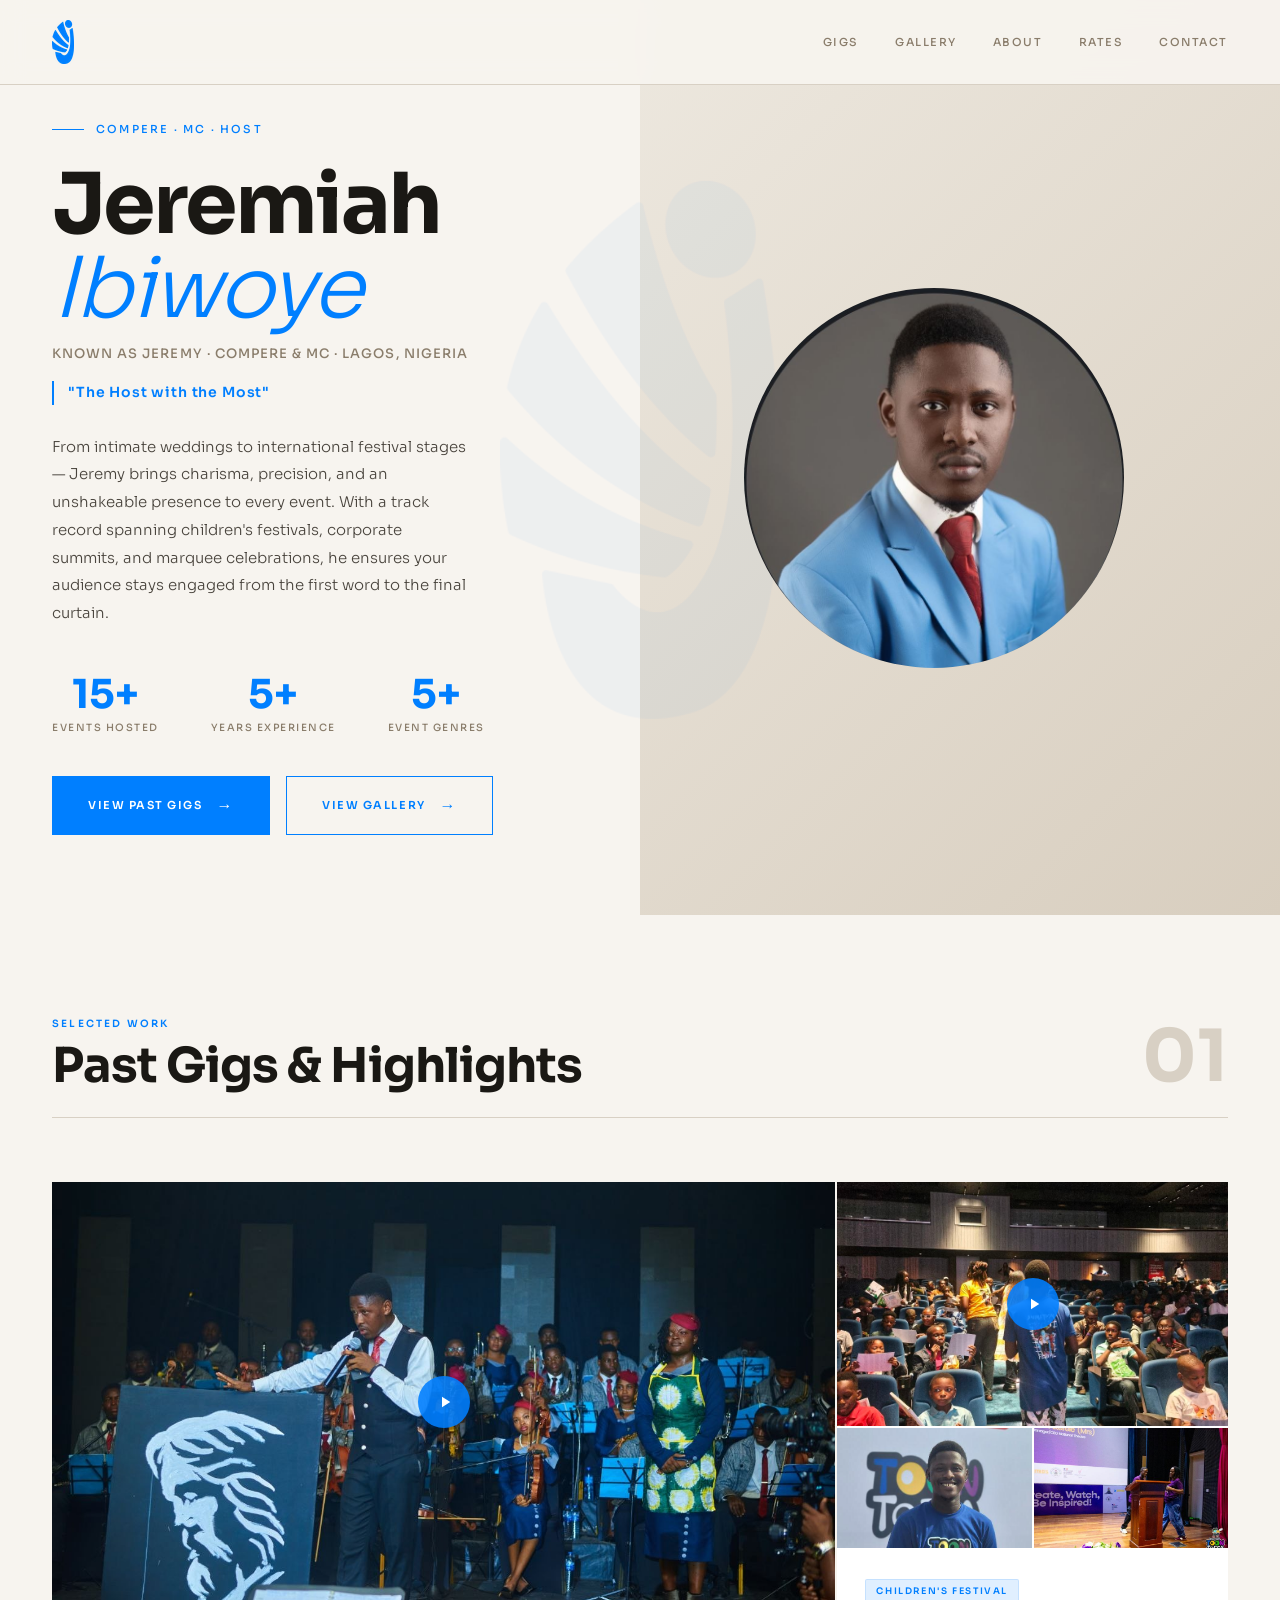
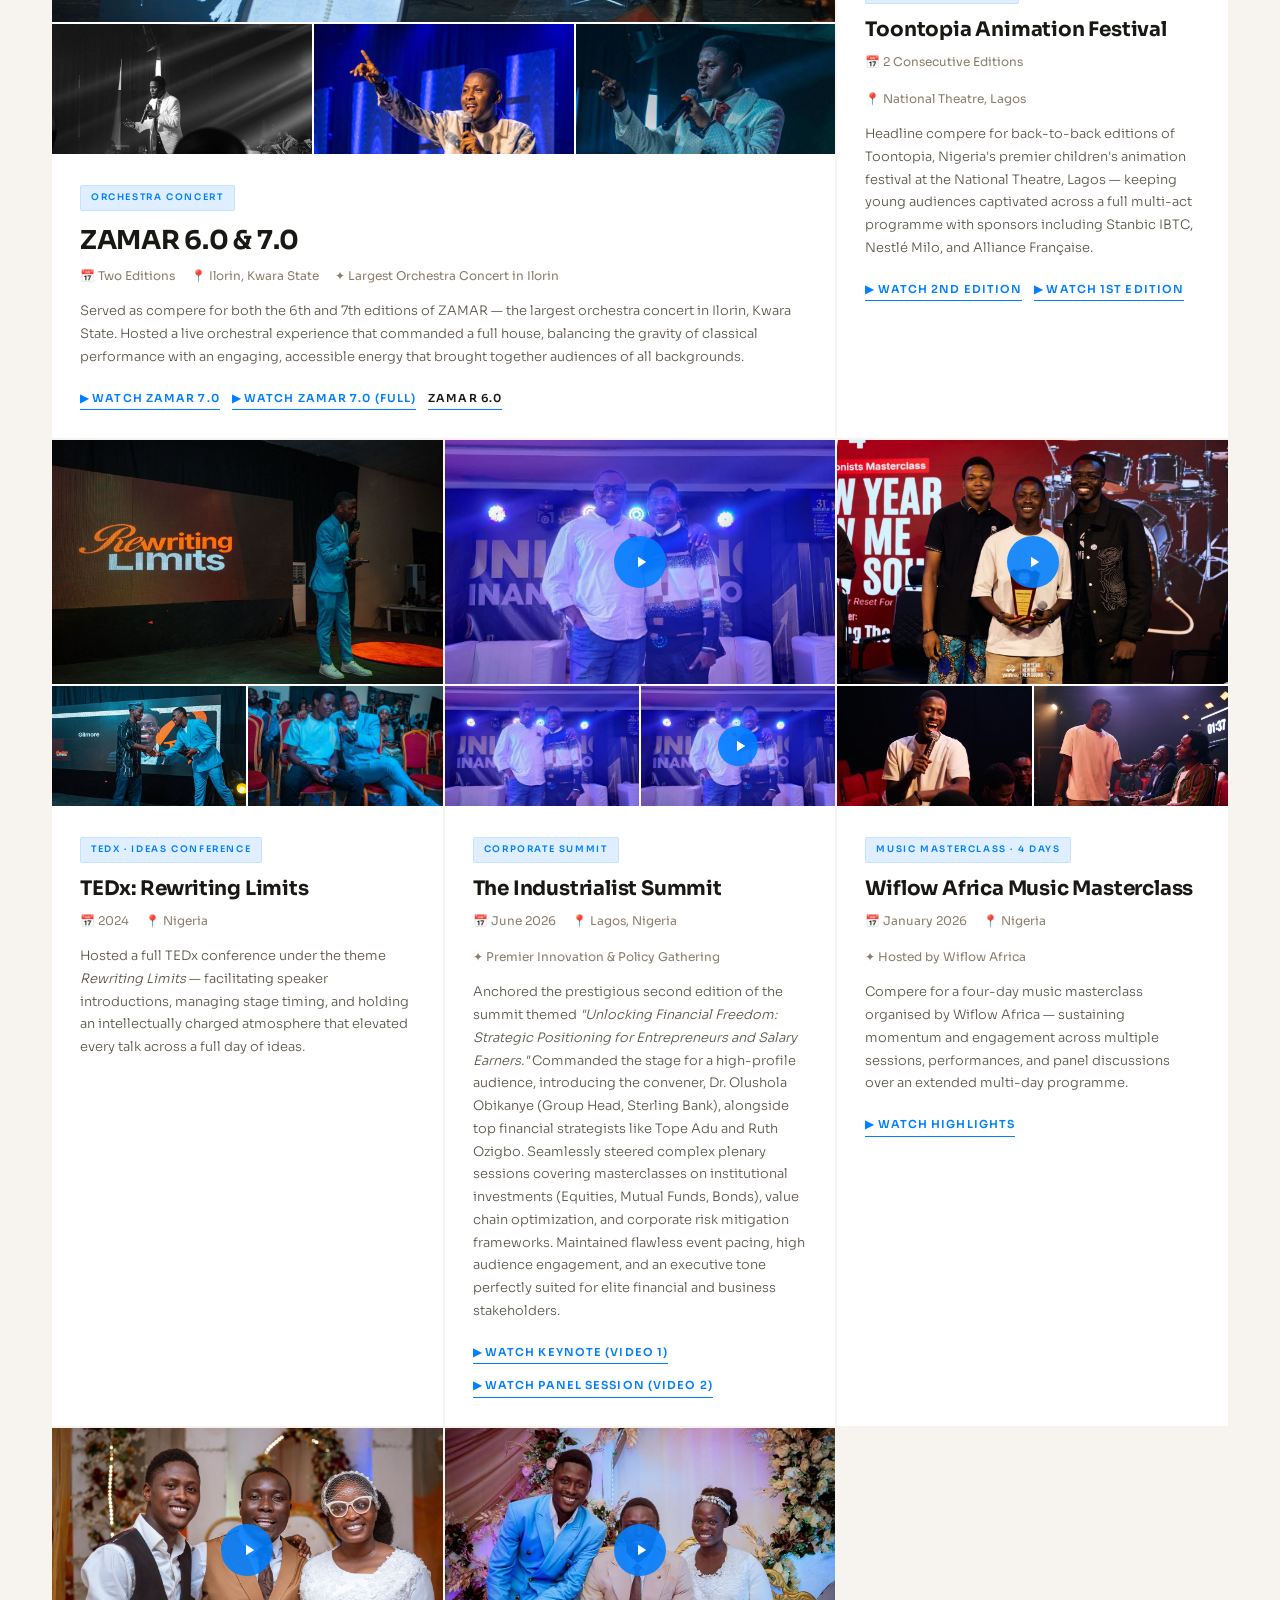
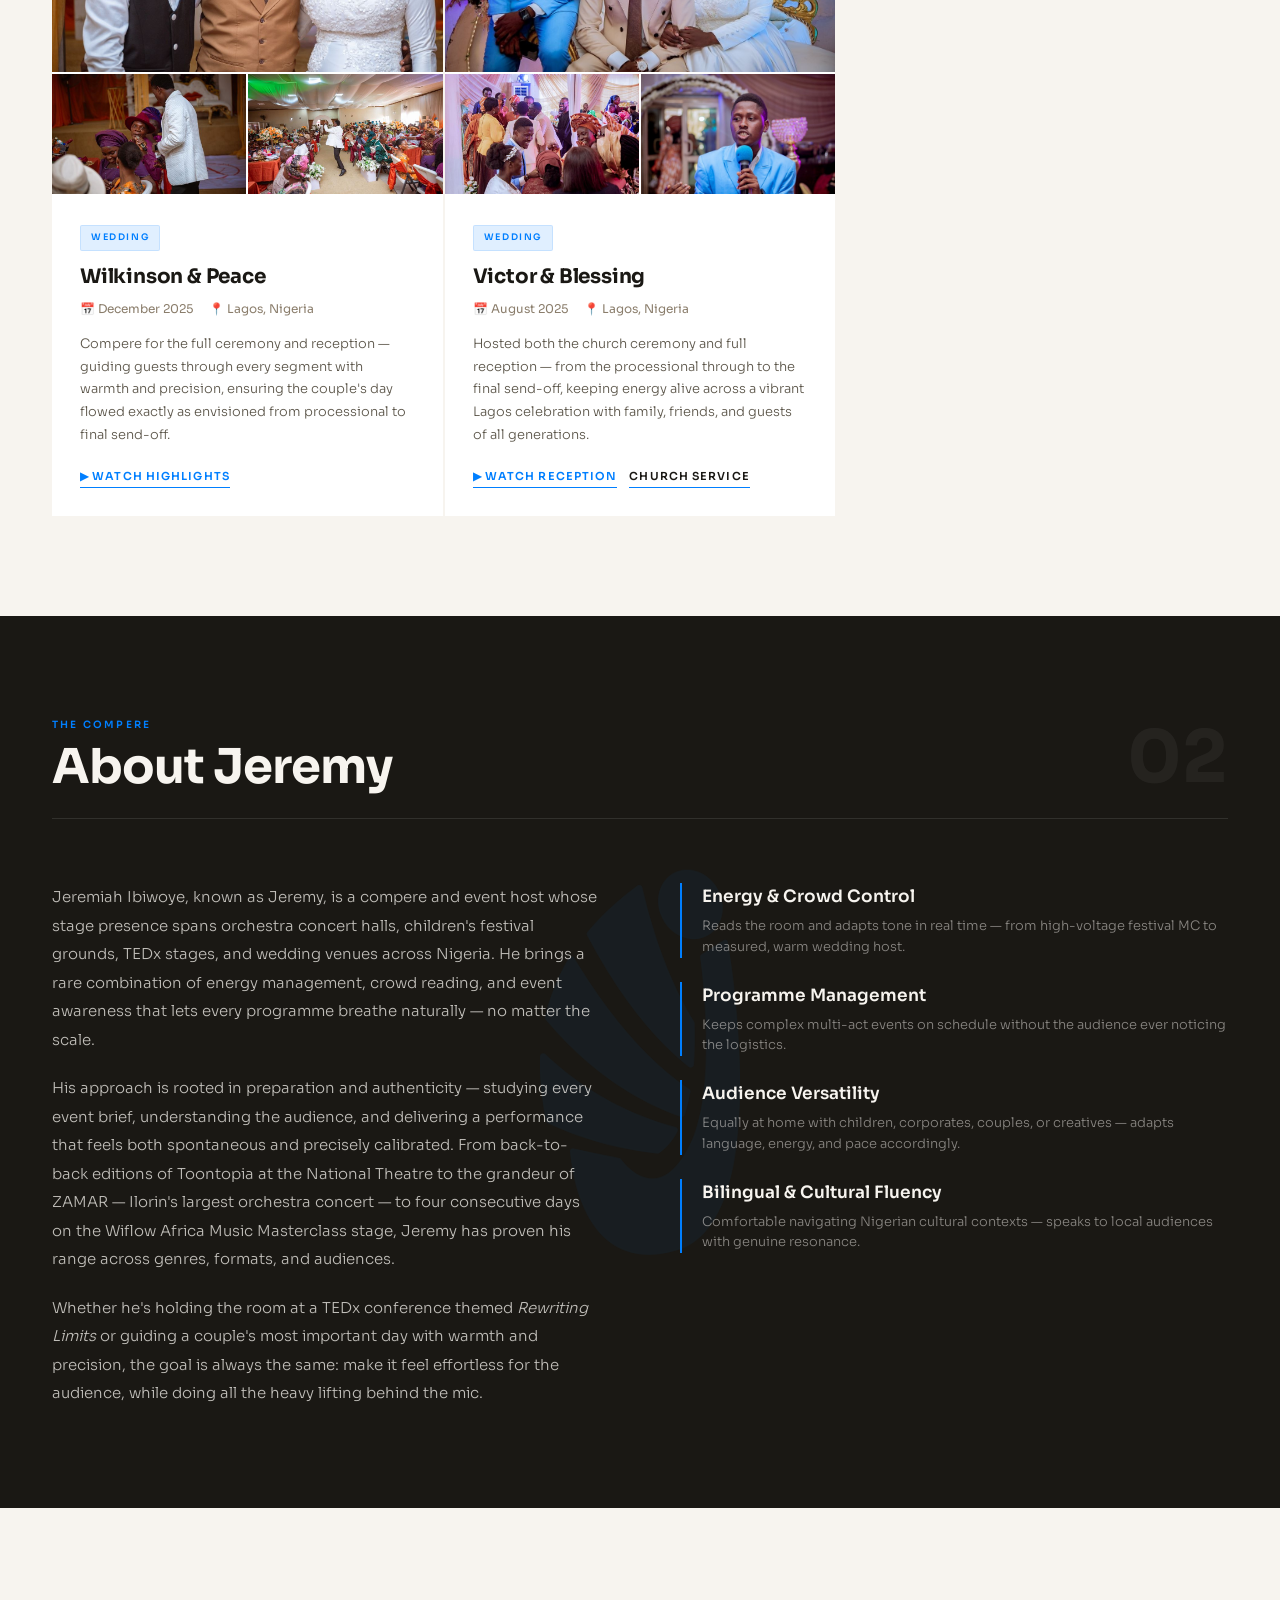
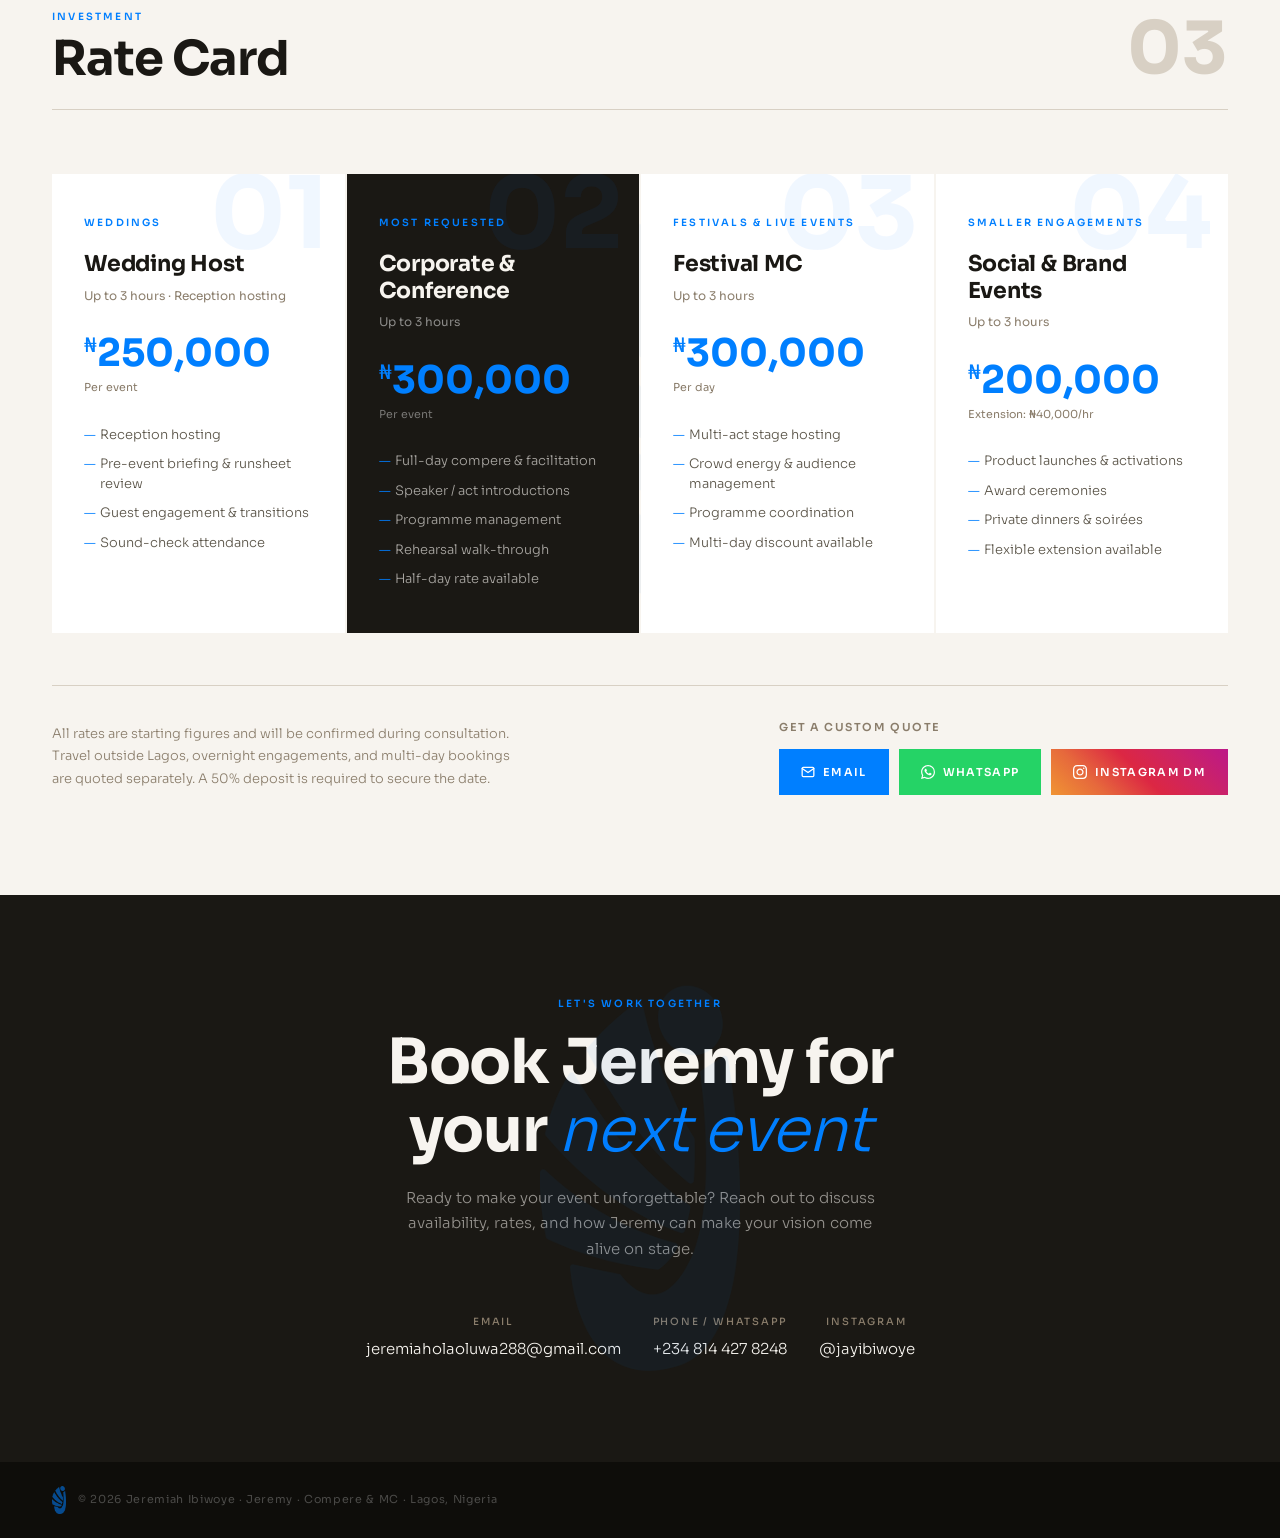
==== index.html @ abcff668 "Update Wedding Host rate card text from Ceremony & reception hosting to Reception hosting" ====
<!DOCTYPE html>
<html lang="en">
<head>
  <meta charset="UTF-8">
  <meta name="viewport" content="width=device-width, initial-scale=1.0">
  <meta name="description" content="Jeremiah Ibiwoye (Jeremy) — Professional Compere, Master of Ceremonies, and Host based in Lagos, Nigeria. Booking for corporate summits, wedding receptions, and live festivals.">
  <meta name="author" content="Jeremiah Ibiwoye">
  <title>Jeremy — Compere & MC | Professional Event Host</title>
  
  <!-- Favicon -->
  <link rel="icon" type="image/png" href="assets/logo.png">

  <!-- Open Graph (Facebook, WhatsApp, LinkedIn, etc.) -->
  <meta property="og:title" content="Jeremy — Compere & MC | Professional Event Host">
  <meta property="og:description" content="Jeremiah Ibiwoye (Jeremy) — Professional Compere, Master of Ceremonies, and Host based in Lagos, Nigeria. Booking for corporate summits, wedding receptions, and live festivals.">
  <meta property="og:image" content="assets/headshot.jpg">
  <meta property="og:type" content="website">

  <!-- Twitter Card -->
  <meta name="twitter:card" content="summary_large_image">
  <meta name="twitter:title" content="Jeremy — Compere & MC | Professional Event Host">
  <meta name="twitter:description" content="Professional Compere, MC & Event Host based in Lagos, Nigeria.">
  <meta name="twitter:image" content="assets/headshot.jpg">

  <!-- Modern Typography (Sora from Google Fonts) -->
  <link rel="preconnect" href="https://fonts.googleapis.com">
  <link rel="preconnect" href="https://fonts.gstatic.com" crossorigin>
  <link href="https://fonts.googleapis.com/css2?family=Sora:wght@300;400;500;600;700&display=swap" rel="stylesheet">
  
  <!-- Modular external CSS stylesheet -->
  <link href="css/style.css" rel="stylesheet">
  
  <!-- Modular external JavaScript (deferred) -->
  <script src="js/script.js" defer></script>
</head>
<body>

  <!-- NAVIGATION -->
  <header>
    <nav>
      <a class="nav-logo" href="#" style="display:flex;align-items:center;">
        <img src="assets/logo.png" alt="Jeremy Logo" style="height:44px;width:auto;display:block;">
      </a>
      <div class="nav-links">
        <a href="#gigs">Gigs</a>
        <a href="gallery.html">Gallery</a>
        <a href="#about">About</a>
        <a href="#rates">Rates</a>
        <a href="#contact">Contact</a>
      </div>
    </nav>
  </header>

  <main>
    <!-- HERO SECTION -->
    <section class="hero">
      <div class="hero-text fade-up">
        <div class="hero-eyebrow">Compere · MC · Host</div>
        <h1>Jeremiah<br><em>Ibiwoye</em></h1>
        <p class="hero-subtitle">Known as Jeremy · Compere & MC · Lagos, Nigeria</p>
        <p class="hero-tagline">"The Host with the Most"</p>
        <p class="hero-bio">
          From intimate weddings to international festival stages — Jeremy brings charisma, precision, and an unshakeable presence to every event. With a track record spanning children's festivals, corporate summits, and marquee celebrations, he ensures your audience stays engaged from the first word to the final curtain.
        </p>

        <!-- Stats nested inside hero-text to flow naturally and avoid overlap -->
        <div class="hero-stats fade-up" style="transition-delay:0.3s">
          <div class="stat-item">
            <div class="stat-num">15+</div>
            <div class="stat-label">Events Hosted</div>
          </div>
          <div class="stat-item">
            <div class="stat-num">5+</div>
            <div class="stat-label">Years Experience</div>
          </div>
          <div class="stat-item">
            <div class="stat-num">5+</div>
            <div class="stat-label">Event Genres</div>
          </div>
        </div>

        <div class="hero-buttons">
          <a href="#gigs" class="hero-cta">View Past Gigs <span class="arrow">→</span></a>
          <a href="gallery.html" class="hero-cta-secondary">View Gallery <span class="arrow">→</span></a>
        </div>
      </div>

      <div class="hero-image-wrap fade-up" style="transition-delay:0.2s">
        <div class="hero-photo-frame">
          <img src="assets/headshot.jpg" alt="Jeremy Ibiwoye — Compere & MC">
        </div>
      </div>
    </section>

    <!-- FLOATING BG PAGE WATERMARK -->
    <div class="page-watermark">
      <img src="assets/watermark.png" alt="Jeremy Personal Logo Watermark" style="width: 280px; height: auto; display: block;">
    </div>

    <!-- GIGS SECTION -->
    <section id="gigs">
      <div class="section-wm" style="opacity:0.045;">
        <img src="assets/watermark.png" alt="" style="width:200px;height:auto;display:block;">
      </div>
      <div class="section-header fade-up">
        <div class="section-title-block">
          <p class="section-eyebrow">Selected Work</p>
          <h2 class="section-title">Past Gigs &amp; Highlights</h2>
        </div>
        <div class="section-number">01</div>
      </div>

      <div class="gigs-grid">

        <!-- GIG 1 (Featured: ZAMAR) -->
        <div class="gig-card featured fade-up">
          <div class="gig-media" id="media-zamar">
            <img src="assets/zamar-main.jpg" alt="Jeremy at ZAMAR 7.0 — red LED panels, full orchestra stage">
            <button class="gig-video-btn" data-video="https://www.youtube.com/embed/hGj8Z8P78Vo?autoplay=1" title="Watch ZAMAR 7.0 highlight">
              <svg viewBox="0 0 24 24"><path d="M8 5v14l11-7z"/></svg>
            </button>
          </div>

          <!-- ZAMAR gallery strip -->
          <div style="display:flex;gap:2px;margin-top:2px;">
            <img src="assets/image_4.jpg" alt="Jeremy at ZAMAR 6.0 — spotlight" style="width:33.33%;height:130px;object-fit:cover;object-position:center top;display:block;">
            <img src="assets/image_11.jpg" alt="Jeremy at ZAMAR 6.0 — white jacket pointing" style="width:33.33%;height:130px;object-fit:cover;object-position:center 22%;display:block;">
            <img src="assets/image_6.jpg" alt="Jeremy at ZAMAR 6.0 — podium with orchestra" style="width:33.33%;height:130px;object-fit:cover;object-position:center 35%;display:block;">
          </div>
          <div class="gig-body">
            <span class="gig-tag">Orchestra Concert</span>
            <h3 class="gig-title">ZAMAR 6.0 &amp; 7.0</h3>
            <div class="gig-meta">
              <span>📅 Two Editions</span>
              <span>📍 Ilorin, Kwara State</span>
              <span>✦ Largest Orchestra Concert in Ilorin</span>
            </div>
            <p class="gig-desc">
              Served as compere for both the 6th and 7th editions of ZAMAR — the largest orchestra concert in Ilorin, Kwara State. Hosted a live orchestral experience that commanded a full house, balancing the gravity of classical performance with an engaging, accessible energy that brought together audiences of all backgrounds.
            </p>
          </div>
          <div class="gig-links">
            <a href="https://www.youtube.com/live/hGj8Z8P78Vo?si=hBh2ZDb9lhfs1rB1" target="_blank" class="gig-link video">Watch ZAMAR 7.0</a>
            <a href="https://www.youtube.com/live/kL_ieHZ8fB8?si=yVs4TtfLLsvd_P3O" target="_blank" class="gig-link video">Watch ZAMAR 7.0 (Full)</a>
            <a href="https://www.youtube.com/live/2iFH12JFcgs?si=xg_fO-B3sNZ7NlHU" target="_blank" class="gig-link">ZAMAR 6.0</a>
          </div>
        </div>

        <!-- GIG 2 (TOONTOPIA) -->
        <div class="gig-card fade-up" style="transition-delay:0.1s">
          <div class="gig-media" id="media-toontopia" style="background: linear-gradient(135deg, #2A1F3D 0%, #4A3860 100%);">
            <img src="assets/toontopia-main.jpg" alt="Jeremy at Toontopia 1st Edition — arms wide, big smile on stage, purple tee">
            <button class="gig-video-btn" data-video="https://www.instagram.com/reel/DY17t7UgP6P/embed/" title="Watch Toontopia 2nd Edition highlight">
              <svg viewBox="0 0 24 24"><path d="M8 5v14l11-7z"/></svg>
            </button>
          </div>
          <!-- Toontopia gallery strip -->
          <div style="display:flex;gap:2px;margin-top:2px;">
            <img src="assets/image_8.jpg" alt="Jeremy at Toontopia 2nd Edition — blue tee thumbs up" style="width:50%;height:120px;object-fit:cover;object-position:center;display:block;">
            <img src="assets/image_9.jpg" alt="Jeremy at Toontopia 1st Edition — purple tee at podium" style="width:50%;height:120px;object-fit:cover;object-position:center top;display:block;">
          </div>
          <div class="gig-body">
            <span class="gig-tag">Children's Festival</span>
            <h3 class="gig-title">Toontopia Animation Festival</h3>
            <div class="gig-meta">
              <span>📅 2 Consecutive Editions</span>
              <span>📍 National Theatre, Lagos</span>
            </div>
            <p class="gig-desc">
              Headline compere for back-to-back editions of Toontopia, Nigeria's premier children's animation festival at the National Theatre, Lagos — keeping young audiences captivated across a full multi-act programme with sponsors including Stanbic IBTC, Nestlé Milo, and Alliance Française.
            </p>
          </div>
          <div class="gig-links">
            <a href="https://www.instagram.com/reel/DY17t7UgP6P/?igsh=c2QzeTBtcWYwcmVs" target="_blank" class="gig-link video">Watch 2nd Edition</a>
            <a href="https://youtu.be/CjboWgFmcUo?si=iEuy_in5gQ2pt_b_" target="_blank" class="gig-link video">Watch 1st Edition</a>
          </div>
        </div>

        <!-- GIG 3 (TEDx) -->
        <div class="gig-card fade-up" style="transition-delay:0.15s">
          <div class="gig-media" id="media-tedx" style="background: linear-gradient(135deg, #1A0A0A 0%, #3A1A1A 100%);">
            <img src="assets/tedx-main.jpg" alt="Jeremy at TEDx Rewriting Limits — blue suit, large Rewriting Limits projection">
          </div>
          <!-- TEDx gallery strip -->
          <div style="display:flex;gap:2px;margin-top:2px;">
            <img src="assets/image_5.jpg" alt="Jeremy at TEDx — introducing speaker Gilmore" style="width:50%;height:120px;object-fit:cover;object-position:center top;display:block;">
            <img src="assets/image_10.jpg" alt="Jeremy at TEDx — blue suit, Rewriting Limits screen" style="width:50%;height:120px;object-fit:cover;object-position:center 20%;display:block;">
          </div>
          <div class="gig-body">
            <span class="gig-tag">TEDx · Ideas Conference</span>
            <h3 class="gig-title">TEDx: Rewriting Limits</h3>
            <div class="gig-meta">
              <span>📅 2024</span>
              <span>📍 Nigeria</span>
            </div>
            <p class="gig-desc">
              Hosted a full TEDx conference under the theme <em>Rewriting Limits</em> — facilitating speaker introductions, managing stage timing, and holding an intellectually charged atmosphere that elevated every talk across a full day of ideas.
            </p>
          </div>
        </div>

        <!-- GIG (THE INDUSTRIALIST SUMMIT) -->
        <div class="gig-card fade-up" style="transition-delay:0.18s">
          <div class="gig-media" id="media-industrialist" style="background: linear-gradient(135deg, #1C2833 0%, #283747 100%); position:relative;">
            <img src="assets/photo_1_2026-08-15_14-49-01.jpg" alt="Jeremy hosting The Industrialist Summit in Lagos" style="object-position:center 40%;">
            <button class="gig-video-btn" data-video="https://drive.google.com/file/d/1jdGag4-b7C1qdmcodSs4J5IYfLya44Wz/preview" title="Watch Keynote Highlight (Video 1)">
              <svg viewBox="0 0 24 24"><path d="M8 5v14l11-7z"/></svg>
            </button>
          </div>
          <!-- Industrialist Summit media strip -->
          <div style="display:flex;gap:2px;margin-top:2px;">
            <img src="assets/photo_1_2026-08-15_14-49-01.jpg" alt="Jeremy at The Industrialist Summit" style="width:50%;height:120px;object-fit:cover;object-position:center 40%;display:block;">
            <div style="width:50%;height:120px;position:relative;overflow:hidden;">
              <img src="assets/photo_1_2026-08-15_14-49-01.jpg" alt="Video 2 Preview - The Industrialist Summit" style="width:100%;height:100%;object-fit:cover;object-position:center 40%;display:block;">
              <button class="gig-video-btn" data-video="https://drive.google.com/file/d/1enfMvcNo74zRxFI42wx1PbI4iWC6W-9Q/preview" title="Watch Panel Session (Video 2)" style="width:40px;height:40px;position:absolute;top:50%;left:50%;transform:translate(-50%,-50%);margin:0;">
                <svg viewBox="0 0 24 24"><path d="M8 5v14l11-7z"/></svg>
              </button>
            </div>
          </div>
          <div class="gig-body">
            <span class="gig-tag">Corporate Summit</span>
            <h3 class="gig-title">The Industrialist Summit</h3>
            <div class="gig-meta">
              <span>📅 June 2026</span>
              <span>📍 Lagos, Nigeria</span>
              <span>✦ Premier Innovation &amp; Policy Gathering</span>
            </div>
            <p class="gig-desc">
              Anchored the prestigious second edition of the summit themed <em>"Unlocking Financial Freedom: Strategic Positioning for Entrepreneurs and Salary Earners."</em> Commanded the stage for a high-profile audience, introducing the convener, Dr. Olushola Obikanye (Group Head, Sterling Bank), alongside top financial strategists like Tope Adu and Ruth Ozigbo. Seamlessly steered complex plenary sessions covering masterclasses on institutional investments (Equities, Mutual Funds, Bonds), value chain optimization, and corporate risk mitigation frameworks. Maintained flawless event pacing, high audience engagement, and an executive tone perfectly suited for elite financial and business stakeholders.
            </p>
          </div>
          <div class="gig-links">
            <a href="https://drive.google.com/file/d/1jdGag4-b7C1qdmcodSs4J5IYfLya44Wz/view?usp=drivesdk" target="_blank" class="gig-link video">Watch Keynote (Video 1)</a>
            <a href="https://drive.google.com/file/d/1enfMvcNo74zRxFI42wx1PbI4iWC6W-9Q/view?usp=drivesdk" target="_blank" class="gig-link video">Watch Panel Session (Video 2)</a>
          </div>
        </div>

        <!-- GIG 4 (WIFLOW MUSIC MASTERCLASS) -->
        <div class="gig-card fade-up" style="transition-delay:0.2s">
          <div class="gig-media" id="media-wiflow" style="background: linear-gradient(135deg, #0A1A2A 0%, #1A3A5A 100%);">
            <img src="assets/wiflow-main.jpg" alt="Jeremy at Wiflow Africa Music Masterclass Day 4 — pointing, New Year New Sound screen">
            <button class="gig-video-btn" data-video="https://www.instagram.com/reel/DUYckZkCvD-/embed/" title="Watch Wiflow masterclass highlights">
              <svg viewBox="0 0 24 24"><path d="M8 5v14l11-7z"/></svg>
            </button>
          </div>
          <!-- Wiflow gallery strip -->
          <div style="display:flex;gap:2px;margin-top:2px;">
            <img src="assets/image_13.jpg" alt="Jeremy hosting Wiflow panel, speaker screen behind" style="width:50%;height:120px;object-fit:cover;object-position:center;display:block;">
            <img src="assets/image_14.jpg" alt="Jeremy receiving Wiflow Africa Award of Recognition" style="width:50%;height:120px;object-fit:cover;object-position:center top;display:block;">
          </div>
          <div class="gig-body">
            <span class="gig-tag">Music Masterclass · 4 Days</span>
            <h3 class="gig-title">Wiflow Africa Music Masterclass</h3>
            <div class="gig-meta">
              <span>📅 January 2026</span>
              <span>📍 Nigeria</span>
              <span>✦ Hosted by Wiflow Africa</span>
            </div>
            <p class="gig-desc">
              Compere for a four-day music masterclass organised by Wiflow Africa — sustaining momentum and engagement across multiple sessions, performances, and panel discussions over an extended multi-day programme.
            </p>
          </div>
          <div class="gig-links">
            <a href="https://www.instagram.com/reel/DUYckZkCvD-/?igsh=MWJtamk4NTFhM2F1aw==" target="_blank" class="gig-link video">Watch Highlights</a>
          </div>
        </div>

        <!-- GIG 5 (WEDDING 1: Wilkinson & Peace) -->
        <div class="gig-card fade-up" style="transition-delay:0.25s">
          <div class="gig-media" id="media-wedding1" style="background: linear-gradient(135deg, #3C3530 0%, #6A5E52 100%);">
            <img src="assets/wedding1-main.jpg" alt="Jeremy hosting Wilkinson & Peace wedding — packed room, white jacket">
            <button class="gig-video-btn" data-video="https://drive.google.com/file/d/1XgoGX-kYn6cxbxkNeKXOT5AZarzo57L_/preview" title="Watch wedding highlights">
              <svg viewBox="0 0 24 24"><path d="M8 5v14l11-7z"/></svg>
            </button>
          </div>
          <!-- Wilkinson & Peace gallery strip -->
          <div style="display:flex;gap:2px;margin-top:2px;">
            <img src="assets/image_15.jpg" alt="Jeremy on stage at Wilkinson and Peace reception, arms wide" style="width:50%;height:120px;object-fit:cover;object-position:center top;display:block;">
            <img src="assets/image_16.jpg" alt="Jeremy engaging the crowd at Wilkinson and Peace wedding" style="width:50%;height:120px;object-fit:cover;object-position:center top;display:block;">
          </div>
          <div class="gig-body">
            <span class="gig-tag">Wedding</span>
            <h3 class="gig-title">Wilkinson &amp; Peace</h3>
            <div class="gig-meta">
              <span>📅 December 2025</span>
              <span>📍 Lagos, Nigeria</span>
            </div>
            <p class="gig-desc">
              Compere for the full ceremony and reception — guiding guests through every segment with warmth and precision, ensuring the couple's day flowed exactly as envisioned from processional to final send-off.
            </p>
          </div>
          <div class="gig-links">
            <a href="https://drive.google.com/file/d/1XgoGX-kYn6cxbxkNeKXOT5AZarzo57L_/view?usp=drivesdk" target="_blank" class="gig-link video">Watch Highlights</a>
          </div>
        </div>

        <!-- GIG 6 (WEDDING 2: Victor & Blessing) -->
        <div class="gig-card fade-up" style="transition-delay:0.30s">
          <div class="gig-media" id="media-wedding2" style="background: linear-gradient(135deg, #2A1F2A 0%, #5A3A5A 100%);">
            <img src="assets/wedding2-main.jpg" alt="Jeremy with Victor & Blessing — couple on the throne, warm lighting">
            <button class="gig-video-btn" data-video="https://drive.google.com/file/d/1aIB-cyWnCfcYbhZDy2fTeJJ9B41hGA3U/preview" title="Watch reception highlights">
              <svg viewBox="0 0 24 24"><path d="M8 5v14l11-7z"/></svg>
            </button>
          </div>
          <!-- Victor & Blessing gallery strip -->
          <div style="display:flex;gap:2px;margin-top:2px;">
            <img src="assets/image_17.jpg" alt="Jeremy hosting Victor and Blessing reception, guests dancing" style="width:50%;height:120px;object-fit:cover;object-position:center top;display:block;">
            <img src="assets/image_18.jpg" alt="Jeremy at Victor and Blessing wedding ceremony" style="width:50%;height:120px;object-fit:cover;object-position:center top;display:block;">
          </div>
          <div class="gig-body">
            <span class="gig-tag">Wedding</span>
            <h3 class="gig-title">Victor &amp; Blessing</h3>
            <div class="gig-meta">
              <span>📅 August 2025</span>
              <span>📍 Lagos, Nigeria</span>
            </div>
            <p class="gig-desc">
              Hosted both the church ceremony and full reception — from the processional through to the final send-off, keeping energy alive across a vibrant Lagos celebration with family, friends, and guests of all generations.
            </p>
          </div>
          <div class="gig-links">
            <a href="https://drive.google.com/file/d/1aIB-cyWnCfcYbhZDy2fTeJJ9B41hGA3U/view?usp=drivesdk" target="_blank" class="gig-link video">Watch Reception</a>
            <a href="https://drive.google.com/file/d/1WyEdQZ6dnR7x1R-RSGGkz18j4CciYMIo/view?usp=drivesdk" target="_blank" class="gig-link">Church Service</a>
          </div>
        </div>

      </div>
    </section>

    <!-- ABOUT SECTION -->
    <section id="about">
      <div class="section-wm" style="opacity:0.06;">
        <img src="assets/watermark.png" alt="" style="width:200px;height:auto;display:block;">
      </div>
      <div class="section-header fade-up">
        <div class="section-title-block">
          <p class="section-eyebrow">The Compere</p>
          <h2 class="section-title">About Jeremy</h2>
        </div>
        <div class="section-number" style="color:rgba(255,255,255,0.05)">02</div>
      </div>

      <div class="about-layout fade-up">
        <div class="about-text">
          <p>
            Jeremiah Ibiwoye, known as Jeremy, is a compere and event host whose stage presence spans orchestra concert halls, children's festival grounds, TEDx stages, and wedding venues across Nigeria. He brings a rare combination of energy management, crowd reading, and event awareness that lets every programme breathe naturally — no matter the scale.
          </p>
          <p>
            His approach is rooted in preparation and authenticity — studying every event brief, understanding the audience, and delivering a performance that feels both spontaneous and precisely calibrated. From back-to-back editions of Toontopia at the National Theatre to the grandeur of ZAMAR — Ilorin's largest orchestra concert — to four consecutive days on the Wiflow Africa Music Masterclass stage, Jeremy has proven his range across genres, formats, and audiences.
          </p>
          <p>
            Whether he's holding the room at a TEDx conference themed <em>Rewriting Limits</em> or guiding a couple's most important day with warmth and precision, the goal is always the same: make it feel effortless for the audience, while doing all the heavy lifting behind the mic.
          </p>
        </div>
        <div class="about-traits">
          <div class="trait">
            <div class="trait-title">Energy &amp; Crowd Control</div>
            <div class="trait-desc">Reads the room and adapts tone in real time — from high-voltage festival MC to measured, warm wedding host.</div>
          </div>
          <div class="trait">
            <div class="trait-title">Programme Management</div>
            <div class="trait-desc">Keeps complex multi-act events on schedule without the audience ever noticing the logistics.</div>
          </div>
          <div class="trait">
            <div class="trait-title">Audience Versatility</div>
            <div class="trait-desc">Equally at home with children, corporates, couples, or creatives — adapts language, energy, and pace accordingly.</div>
          </div>
          <div class="trait">
            <div class="trait-title">Bilingual &amp; Cultural Fluency</div>
            <div class="trait-desc">Comfortable navigating Nigerian cultural contexts — speaks to local audiences with genuine resonance.</div>
          </div>
        </div>
      </div>
    </section>

    <!-- RATES SECTION -->
    <section id="rates">
      <div class="section-wm" style="opacity:0.045;">
        <img src="assets/watermark.png" alt="" style="width:200px;height:auto;display:block;">
      </div>
      <div class="section-header fade-up">
        <div class="section-title-block">
          <p class="section-eyebrow">Investment</p>
          <h2 class="section-title">Rate Card</h2>
        </div>
        <div class="section-number">03</div>
      </div>

      <div class="rates-grid fade-up">

        <!-- Rate 1 -->
        <div class="rate-card" data-num="01">
          <p class="rate-type">Weddings</p>
          <h3 class="rate-name">Wedding Host</h3>
          <p class="rate-hours">Up to 3 hours · Reception hosting</p>
          <div class="rate-price-wrap">
            <div class="rate-price"><span class="rate-currency">₦</span>250,000</div>
            <p class="rate-note">Per event</p>
          </div>
          <ul class="rate-features">
            <li>Reception hosting</li>
            <li>Pre-event briefing &amp; runsheet review</li>
            <li>Guest engagement &amp; transitions</li>
            <li>Sound-check attendance</li>
          </ul>
        </div>

        <!-- Rate 2 -->
        <div class="rate-card highlight" data-num="02">
          <p class="rate-type">Most Requested</p>
          <h3 class="rate-name">Corporate &amp; Conference</h3>
          <p class="rate-hours">Up to 3 hours</p>
          <div class="rate-price-wrap">
            <div class="rate-price"><span class="rate-currency">₦</span>300,000</div>
            <p class="rate-note">Per event</p>
          </div>
          <ul class="rate-features">
            <li>Full-day compere &amp; facilitation</li>
            <li>Speaker / act introductions</li>
            <li>Programme management</li>
            <li>Rehearsal walk-through</li>
            <li>Half-day rate available</li>
          </ul>
        </div>

        <!-- Rate 3 -->
        <div class="rate-card" data-num="03">
          <p class="rate-type">Festivals &amp; Live Events</p>
          <h3 class="rate-name">Festival MC</h3>
          <p class="rate-hours">Up to 3 hours</p>
          <div class="rate-price-wrap">
            <div class="rate-price"><span class="rate-currency">₦</span>300,000</div>
            <p class="rate-note">Per day</p>
          </div>
          <ul class="rate-features">
            <li>Multi-act stage hosting</li>
            <li>Crowd energy &amp; audience management</li>
            <li>Programme coordination</li>
            <li>Multi-day discount available</li>
          </ul>
        </div>

        <!-- Rate 4 -->
        <div class="rate-card" data-num="04">
          <p class="rate-type">Smaller Engagements</p>
          <h3 class="rate-name">Social &amp; Brand Events</h3>
          <p class="rate-hours">Up to 3 hours</p>
          <div class="rate-price-wrap">
            <div class="rate-price"><span class="rate-currency">₦</span>200,000</div>
            <p class="rate-note">Extension: ₦40,000/hr</p>
          </div>
          <ul class="rate-features">
            <li>Product launches &amp; activations</li>
            <li>Award ceremonies</li>
            <li>Private dinners &amp; soirées</li>
            <li>Flexible extension available</li>
          </ul>
        </div>
      </div>

      <div class="rates-footer fade-up">
        <p class="rates-note">
          All rates are starting figures and will be confirmed during consultation. Travel outside Lagos, overnight engagements, and multi-day bookings are quoted separately. A 50% deposit is required to secure the date.
        </p>
        <div style="display:flex;flex-direction:column;gap:12px;align-items:flex-start;">
          <p style="font-size:11px;font-weight:600;letter-spacing:0.14em;text-transform:uppercase;color:var(--warm-mid);margin:0;">Get a Custom Quote</p>
          <div style="display:flex;gap:10px;flex-wrap:wrap;">
            <a href="mailto:jeremiaholaoluwa288@gmail.com?subject=Booking%20Enquiry%20%E2%80%94%20Jeremy%20Compere&body=Hi%20Jeremy%2C%0A%0AI%27d%20like%20to%20enquire%20about%20booking%20you%20for%20my%20event.%0A%0AEvent%20type%3A%20%0ADate%3A%20%0AVenue%2FLocation%3A%20%0AExpected%20guests%3A%20%0A%0ALooking%20forward%20to%20hearing%20from%20you."
               style="display:inline-flex;align-items:center;gap:8px;background:var(--azure);color:#fff;padding:14px 22px;font-size:11px;font-weight:600;letter-spacing:0.12em;text-transform:uppercase;text-decoration:none;transition:background 0.2s;">
              <svg width="14" height="14" viewBox="0 0 24 24" fill="none" stroke="currentColor" stroke-width="2.2" stroke-linecap="round" stroke-linejoin="round"><path d="M4 4h16c1.1 0 2 .9 2 2v12c0 1.1-.9 2-2 2H4c-1.1 0-2-.9-2-2V6c0-1.1.9-2 2-2z"/><polyline points="22,6 12,13 2,6"/></svg>
              Email
            </a>
            <a href="https://wa.me/2348144278248?text=Hi%20Jeremy%2C%20I%27d%20like%20to%20enquire%20about%20booking%20you%20for%20my%20event."
               target="_blank"
               style="display:inline-flex;align-items:center;gap:8px;background:#25D366;color:#fff;padding:14px 22px;font-size:11px;font-weight:600;letter-spacing:0.12em;text-transform:uppercase;text-decoration:none;transition:background 0.2s;">
              <svg width="14" height="14" viewBox="0 0 24 24" fill="currentColor"><path d="M17.472 14.382c-.297-.149-1.758-.867-2.03-.967-.273-.099-.471-.148-.67.15-.197.297-.767.966-.94 1.164-.173.199-.347.223-.644.075-.297-.15-1.255-.463-2.39-1.475-.883-.788-1.48-1.761-1.653-2.059-.173-.297-.018-.458.13-.606.134-.133.298-.347.446-.52.149-.174.198-.298.298-.497.099-.198.05-.371-.025-.52-.075-.149-.669-1.612-.916-2.207-.242-.579-.487-.5-.669-.51-.173-.008-.371-.01-.57-.01-.198 0-.52.074-.792.372-.272.297-1.04 1.016-1.04 2.479 0 1.462 1.065 2.875 1.213 3.074.149.198 2.096 3.2 5.077 4.487.709.306 1.262.489 1.694.625.712.227 1.36.195 1.871.118.571-.085 1.758-.719 2.006-1.413.248-.694.248-1.289.173-1.413-.074-.124-.272-.198-.57-.347m-5.421 7.403h-.004a9.87 9.87 0 01-5.031-1.378l-.361-.214-3.741.982.998-3.648-.235-.374a9.86 9.86 0 01-1.51-5.26c.001-5.45 4.436-9.884 9.888-9.884 2.64 0 5.122 1.03 6.988 2.898a9.825 9.825 0 012.893 6.994c-.003 5.45-4.437 9.884-9.885 9.884m8.413-18.297A11.815 11.815 0 0012.05 0C5.495 0 .16 5.335.157 11.892c0 2.096.547 4.142 1.588 5.945L.057 24l6.305-1.654a11.882 11.882 0 005.683 1.448h.005c6.554 0 11.89-5.335 11.893-11.893a11.821 11.821 0 00-3.48-8.413z"/></svg>
              WhatsApp
            </a>
            <a href="https://www.instagram.com/jayibiwoye?igsh=MXdxNmQ4cTFwcGR3MA=="
               target="_blank"
               style="display:inline-flex;align-items:center;gap:8px;background:linear-gradient(45deg,#f09433,#e6683c,#dc2743,#cc2366,#bc1888);color:#fff;padding:14px 22px;font-size:11px;font-weight:600;letter-spacing:0.12em;text-transform:uppercase;text-decoration:none;transition:opacity 0.2s;">
              <svg width="14" height="14" viewBox="0 0 24 24" fill="currentColor"><path d="M12 2.163c3.204 0 3.584.012 4.85.07 3.252.148 4.771 1.691 4.919 4.919.058 1.265.069 1.645.069 4.849 0 3.205-.012 3.584-.069 4.849-.149 3.225-1.664 4.771-4.919 4.919-1.266.058-1.644.07-4.85.07-3.204 0-3.584-.012-4.849-.07-3.26-.149-4.771-1.699-4.919-4.92-.058-1.265-.07-1.644-.07-4.849 0-3.204 0.013-3.583.07-4.849.149-3.227 1.664-4.771 4.919-4.919 1.266-.057 1.645-.069 4.849-.069zm0-2.163c-3.259 0-3.667.014-4.947.072-4.358.2-6.78 2.618-6.98 6.98-.059 1.281-.073 1.689-.073 4.948 0 3.259.014 3.668.072 4.948.2 4.358 2.618 6.78 6.98 6.98 1.281.058 1.689.072 4.948.072 3.259 0 3.668-.014 4.948-.072 4.354-.2 6.782-2.618 6.979-6.98.059-1.28.073-1.689.073-4.948 0-3.259-.014-3.667-.072-4.947-.196-4.354-2.617-6.78-6.979-6.98-1.281-.059-1.69-.073-4.949-.073zm0 5.838c-3.403 0-6.162 2.759-6.162 6.162s2.759 6.163 6.162 6.163 6.162-2.759 6.162-6.163c0-3.403-2.759-6.162-6.162-6.162zm0 10.162c-2.209 0-4-1.79-4-4 0-2.209 1.791-4 4-4s4 1.791 4 4c0 2.21-1.791 4-4 4zm6.406-11.845c-.796 0-1.441.645-1.441 1.44s.645 1.44 1.441 1.44c.795 0 1.439-.645 1.439-1.44s-.644-1.44-1.439-1.44z"/></svg>
              Instagram DM
            </a>
          </div>
        </div>
      </div>
    </section>

    <!-- CONTACT SECTION -->
    <section id="contact">
      <div class="section-wm" style="opacity:0.06;">
        <img src="assets/watermark.png" alt="Jeremy Decorative Watermark" style="width:200px;height:auto;display:block;">
      </div>
      <p class="section-eyebrow">Let's Work Together</p>
      <h2 class="contact-title">Book Jeremy for<br>your <em>next event</em></h2>
      <p class="contact-sub">Ready to make your event unforgettable? Reach out to discuss availability, rates, and how Jeremy can make your vision come alive on stage.</p>

      <div class="contact-links">
        <a href="mailto:jeremiaholaoluwa288@gmail.com" class="contact-item">
          <span class="c-label">Email</span>
          <span class="c-val">jeremiaholaoluwa288@gmail.com</span>
        </a>
        <a href="tel:+2348144278248" class="contact-item">
          <span class="c-label">Phone / WhatsApp</span>
          <span class="c-val">+234 814 427 8248</span>
        </a>
        <a href="https://www.instagram.com/jayibiwoye?igsh=MXdxNmQ4cTFwcGR3MA==" target="_blank" class="contact-item">
          <span class="c-label">Instagram</span>
          <span class="c-val">@jayibiwoye</span>
        </a>
      </div>
    </section>
  </main>

  <!-- FOOTER -->
  <footer>
    <div style="display:flex;align-items:center;gap:12px;">
      <img src="assets/logo.png" alt="Jeremy Small Logo" style="height:28px;width:auto;opacity:0.55;">
      <p style="margin:0;">© 2026 Jeremiah Ibiwoye · Jeremy · Compere &amp; MC · Lagos, Nigeria</p>
    </div>
  </footer>

  <!-- VIDEO LIGHTBOX MODAL -->
  <div id="video-modal" class="video-modal">
    <div class="video-modal-backdrop"></div>
    <div class="video-modal-content">
      <button class="video-modal-close" title="Close">&times;</button>
      <iframe id="video-modal-iframe" allowfullscreen allow="autoplay; encrypted-media" frameborder="0"></iframe>
    </div>
  </div>

</body>
</html>
---- css/style.css ----
:root {
  --cream: #F7F4EF;
  --ink: #1A1814;
  --azure: #007FFF;
  --azure-dim: rgba(0,127,255,0.12);
  --falu: #801A1A;
  --warm-mid: #8A7D6B;
  --rule: #D8D0C4;
  --white: #FFFFFF;
}

*, *::before, *::after { box-sizing: border-box; margin: 0; padding: 0; }
html { scroll-behavior: smooth; }

body {
  font-family: 'Sora', sans-serif;
  background: var(--cream);
  color: var(--ink);
  font-size: 15px;
  line-height: 1.7;
  overflow-x: hidden;
}

/* ── NAV ── */
nav {
  position: fixed; top: 0; left: 0; right: 0; z-index: 100;
  display: flex; justify-content: space-between; align-items: center;
  padding: 20px 52px;
  background: rgba(247,244,239,0.94);
  backdrop-filter: blur(12px);
  border-bottom: 1px solid var(--rule);
}
.nav-logo {
  font-family: 'Sora', sans-serif;
  font-size: 20px; font-weight: 700; letter-spacing: -0.01em;
  color: var(--azure); text-decoration: none;
}
.nav-links { display: flex; gap: 36px; }
.nav-links a {
  font-size: 11px; font-weight: 500; letter-spacing: 0.14em;
  text-transform: uppercase; color: var(--warm-mid);
  text-decoration: none; transition: color 0.2s;
}
.nav-links a:hover, .nav-links a.active { color: var(--azure); }

/* ── HERO ── */
.hero {
  min-height: 100vh;
  display: grid; grid-template-columns: 1fr 1fr; align-items: center;
  padding: 120px 52px 80px;
  position: relative; overflow: hidden;
}
.hero::before {
  content: '';
  position: absolute; top: 0; right: 0;
  width: 50%; height: 100%;
  background: linear-gradient(135deg, #EDE8DF 0%, #D8CEBF 100%);
  z-index: 0;
}
.hero-text { position: relative; z-index: 1; max-width: 520px; }
.hero-eyebrow {
  font-size: 11px; font-weight: 500; letter-spacing: 0.2em;
  text-transform: uppercase; color: var(--azure);
  margin-bottom: 24px; display: flex; align-items: center; gap: 12px;
}
.hero-eyebrow::before {
  content: ''; display: block; width: 32px; height: 1px;
  background: var(--azure);
}
.hero h1 {
  font-family: 'Sora', sans-serif;
  font-size: clamp(52px, 7vw, 84px);
  font-weight: 700; line-height: 1.0;
  letter-spacing: -0.03em;
  margin-bottom: 12px;
}
.hero h1 em { font-style: italic; font-weight: 300; color: var(--azure); }
.hero-subtitle {
  font-size: 13px; color: var(--warm-mid);
  letter-spacing: 0.08em; text-transform: uppercase;
  margin-bottom: 16px; font-weight: 500;
}
.hero-tagline {
  font-size: 14px; font-weight: 600; color: var(--azure);
  letter-spacing: 0.06em; margin-bottom: 28px;
  padding-left: 14px; border-left: 2px solid var(--azure);
}

/* ── LOGO WATERMARK ── */
.page-watermark {
  position: fixed;
  top: 50%; left: 50%;
  transform: translate(-50%, -50%);
  z-index: 0;
  pointer-events: none;
  user-select: none;
  display: flex; flex-direction: column; align-items: center; gap: 6px;
  opacity: 0.04;
}
.page-watermark .wm-symbol {
  font-size: 120px; line-height: 1;
  color: var(--azure);
  font-family: 'Sora', sans-serif;
  font-weight: 700;
  letter-spacing: -0.05em;
}
.page-watermark .wm-text {
  font-family: 'Sora', sans-serif;
  font-size: 32px; font-weight: 700;
  color: var(--ink);
  letter-spacing: 0.15em; text-transform: uppercase;
}
/* Section-level watermarks */
.section-wm {
  position: absolute; top: 50%; left: 50%;
  transform: translate(-50%, -50%);
  pointer-events: none; user-select: none;
  display: flex; flex-direction: column; align-items: center; gap: 4px;
  opacity: 0.035; z-index: 0;
  white-space: nowrap;
}
.section-wm .wm-j {
  font-family: 'Sora', sans-serif;
  font-size: 200px; font-weight: 700; line-height: 1;
  color: var(--azure); letter-spacing: -0.05em;
}
.section-wm .wm-name {
  font-family: 'Sora', sans-serif;
  font-size: 28px; font-weight: 700;
  letter-spacing: 0.3em; text-transform: uppercase;
}
section { position: relative; }
.hero-bio {
  font-size: 15px; line-height: 1.85; color: #4A453E;
  max-width: 420px; margin-bottom: 48px; font-weight: 300;
}
.hero-buttons {
  display: flex;
  gap: 16px;
  flex-wrap: wrap;
}
.hero-cta {
  display: inline-flex; align-items: center; gap: 14px;
  background: var(--azure); color: #fff;
  padding: 16px 36px; font-size: 11px; font-weight: 600;
  letter-spacing: 0.14em; text-transform: uppercase;
  text-decoration: none; transition: background 0.25s, transform 0.2s;
}
.hero-cta:hover { background: var(--ink); transform: translateY(-2px); }
.hero-cta .arrow { font-size: 16px; }

.hero-cta-secondary {
  display: inline-flex; align-items: center; gap: 14px;
  border: 1px solid var(--azure); color: var(--azure);
  background: transparent;
  padding: 15px 35px;
  font-size: 11px; font-weight: 600;
  letter-spacing: 0.14em; text-transform: uppercase;
  text-decoration: none; transition: background 0.25s, color 0.25s, transform 0.2s;
}
.hero-cta-secondary:hover { background: var(--azure); color: #fff; transform: translateY(-2px); }
.hero-cta-secondary .arrow { font-size: 16px; }


.hero-image-wrap {
  position: relative; z-index: 1;
  display: flex; justify-content: center; align-items: center;
  padding: 40px;
}
.hero-photo-frame {
  width: 380px; height: 380px;
  border-radius: 50%;
  position: relative; overflow: hidden;
}
.hero-photo-frame img {
  width: 100%; height: 100%; object-fit: cover; object-position: top center; display: block;
}
.hero-photo-placeholder {
  width: 100%; height: 100%;
  background: linear-gradient(160deg, #D0C8BC 0%, #B8B0A4 100%);
  display: flex; flex-direction: column;
  justify-content: flex-end; padding: 28px;
  position: relative; overflow: hidden;
}
.hero-photo-placeholder::before {
  content: '📸';
  position: absolute; top: 50%; left: 50%; transform: translate(-50%, -70%);
  font-size: 48px; opacity: 0.3;
}
.photo-caption {
  font-size: 11px; letter-spacing: 0.1em; text-transform: uppercase;
  color: rgba(255,255,255,0.7);
}
.photo-replace-note {
  font-size: 10px; color: rgba(255,255,255,0.5);
  margin-top: 4px; font-style: italic;
}

.hero-stats {
  display: flex; gap: 52px; z-index: 1;
  margin-top: 40px; margin-bottom: 40px;
}
.stat-item { text-align: center; }
.stat-num {
  font-family: 'Sora', sans-serif;
  font-size: 40px; font-weight: 700; line-height: 1;
  color: var(--azure);
}
.stat-label {
  font-size: 10px; letter-spacing: 0.15em; text-transform: uppercase;
  color: var(--warm-mid); margin-top: 4px; font-weight: 500;
}

/* ── SECTIONS ── */
section { padding: 100px 52px; }
.section-header {
  display: flex; align-items: flex-end; justify-content: space-between;
  margin-bottom: 64px; padding-bottom: 24px;
  border-bottom: 1px solid var(--rule);
}
.section-number {
  font-family: 'Sora', sans-serif;
  font-size: 72px; font-weight: 700;
  color: var(--rule); line-height: 1; user-select: none;
}
.section-eyebrow {
  font-size: 10px; font-weight: 600; letter-spacing: 0.22em;
  text-transform: uppercase; color: var(--azure); margin-bottom: 8px;
}
.section-title {
  font-family: 'Sora', sans-serif;
  font-size: clamp(28px, 4vw, 48px); font-weight: 700;
  line-height: 1.1; letter-spacing: -0.02em;
}

/* ── GIGS ── */
#gigs { background: var(--cream); }

.gigs-grid {
  display: grid; grid-template-columns: repeat(3, 1fr); gap: 2px;
}

.gig-card {
  background: var(--white); position: relative;
  overflow: hidden; cursor: pointer;
  transition: transform 0.3s;
}
.gig-card:hover { transform: translateY(-4px); z-index: 2; }
.gig-card.featured { grid-column: span 2; }

.gig-media {
  width: 100%; aspect-ratio: 16/10;
  background: linear-gradient(135deg, #2C2820 0%, #4A4236 100%);
  display: flex; align-items: center; justify-content: center;
  position: relative; overflow: hidden;
}
.gig-card.featured .gig-media { aspect-ratio: 16/9; }

.gig-media-inner {
  text-align: center; color: rgba(255,255,255,0.3);
}
.gig-media-inner .icon { font-size: 36px; display: block; margin-bottom: 8px; }
.gig-media-inner span { font-size: 10px; letter-spacing: 0.1em; text-transform: uppercase; }

.gig-media img {
  width: 100%; height: 100%; object-fit: cover; display: block;
  position: absolute; top: 0; left: 0;
}
.gig-media img.img-error { display: none; }

.gig-video-btn {
  position: absolute; top: 50%; left: 50%; transform: translate(-50%, -50%);
  width: 52px; height: 52px; border-radius: 50%;
  background: rgba(0,127,255,0.88);
  display: flex; align-items: center; justify-content: center;
  cursor: pointer; text-decoration: none;
  transition: transform 0.2s, background 0.2s;
}
.gig-video-btn:hover { transform: translate(-50%, -50%) scale(1.1); background: var(--azure); }
.gig-video-btn svg { width: 18px; height: 18px; fill: #fff; margin-left: 3px; }

.gig-body { padding: 28px 28px 20px; }
.gig-tag {
  display: inline-block; font-size: 9px; font-weight: 600;
  letter-spacing: 0.18em; text-transform: uppercase;
  color: var(--azure); border: 1px solid var(--azure-dim);
  background: var(--azure-dim);
  padding: 4px 10px; margin-bottom: 14px; border-radius: 2px;
}
.gig-title {
  font-family: 'Sora', sans-serif;
  font-size: 20px; font-weight: 700; line-height: 1.2;
  letter-spacing: -0.01em;
  margin-bottom: 10px;
}
.gig-card.featured .gig-title { font-size: 26px; }
.gig-meta {
  font-size: 12px; color: var(--warm-mid);
  display: flex; gap: 16px; margin-bottom: 14px; flex-wrap: wrap;
  font-weight: 400;
}
.gig-meta span { display: flex; align-items: center; gap: 5px; }
.gig-desc { font-size: 13px; color: #5A5448; line-height: 1.75; font-weight: 300; }

.gig-links { padding: 0 28px 28px; display: flex; gap: 12px; flex-wrap: wrap; }
.gig-link {
  font-size: 11px; font-weight: 600; letter-spacing: 0.1em;
  text-transform: uppercase; text-decoration: none;
  color: var(--ink); border-bottom: 1px solid var(--azure);
  padding-bottom: 2px; transition: color 0.2s;
}
.gig-link:hover { color: var(--azure); }
.gig-link.video { color: var(--azure); }
.gig-link.video::before { content: '▶  '; }

/* ── ABOUT ── */
#about { background: var(--ink); color: var(--cream); }
#about .section-number { color: rgba(255,255,255,0.05); }
#about .section-eyebrow { color: var(--azure); }
#about .section-title { color: var(--cream); }
#about .section-header { border-bottom-color: rgba(255,255,255,0.1); }

.about-layout { display: grid; grid-template-columns: 1fr 1fr; gap: 80px; align-items: start; }
.about-text p { color: rgba(247,244,239,0.75); line-height: 1.9; margin-bottom: 20px; font-weight: 300; }
.about-text p:last-child { margin: 0; }

.about-traits { display: flex; flex-direction: column; gap: 24px; }
.trait {
  border-left: 2px solid var(--azure);
  padding-left: 20px;
}
.trait-title { font-family: 'Sora', sans-serif; font-size: 17px; font-weight: 600; color: var(--cream); margin-bottom: 4px; }
.trait-desc { font-size: 13px; color: rgba(247,244,239,0.5); line-height: 1.6; font-weight: 300; }

/* ── RATES ── */
#rates { background: var(--cream); }

.rates-grid {
  display: grid; grid-template-columns: repeat(4, 1fr); gap: 2px;
}

.rate-card {
  background: var(--white); padding: 40px 32px 44px;
  position: relative; overflow: hidden;
  transition: transform 0.25s, box-shadow 0.25s;
}
.rate-card:hover { transform: translateY(-6px); box-shadow: 0 20px 60px rgba(26,24,20,0.1); }
.rate-card.highlight {
  background: var(--ink); color: var(--cream);
}

.rate-card::before {
  content: attr(data-num);
  position: absolute; top: -10px; right: 16px;
  font-family: 'Sora', sans-serif;
  font-size: 100px; font-weight: 700;
  color: rgba(0,127,255,0.06); line-height: 1; user-select: none;
}

.rate-type {
  font-size: 10px; font-weight: 600; letter-spacing: 0.22em;
  text-transform: uppercase; color: var(--azure);
  margin-bottom: 20px;
}
.rate-name {
  font-family: 'Sora', sans-serif;
  font-size: 22px; font-weight: 700; line-height: 1.2;
  letter-spacing: -0.01em;
  margin-bottom: 8px;
}
.rate-card.highlight .rate-name { color: var(--cream); }
.rate-hours {
  font-size: 12px; color: var(--warm-mid);
  margin-bottom: 28px; font-weight: 400;
}
.rate-card.highlight .rate-hours { color: rgba(255,255,255,0.5); }

.rate-price-wrap { margin-bottom: 28px; }
.rate-price {
  font-family: 'Sora', sans-serif;
  font-size: 38px; font-weight: 700; line-height: 1;
  color: var(--azure);
}
.rate-currency { font-size: 20px; font-weight: 400; vertical-align: super; }
.rate-note { font-size: 11px; color: var(--warm-mid); margin-top: 6px; }
.rate-card.highlight .rate-note { color: rgba(255,255,255,0.4); }

.rate-features { list-style: none; display: flex; flex-direction: column; gap: 10px; }
.rate-features li {
  font-size: 13px; color: #5A5448; padding-left: 16px; position: relative;
  line-height: 1.5; font-weight: 300;
}
.rate-card.highlight .rate-features li { color: rgba(247,244,239,0.65); }
.rate-features li::before { content: '—'; position: absolute; left: 0; color: var(--azure); }

.rates-footer {
  margin-top: 52px; padding-top: 32px;
  border-top: 1px solid var(--rule);
  display: flex; justify-content: space-between; align-items: center;
  flex-wrap: wrap; gap: 24px;
}
.rates-note { font-size: 13px; color: var(--warm-mid); max-width: 480px; line-height: 1.7; font-weight: 300; }
.rates-cta {
  display: inline-flex; align-items: center; gap: 10px;
  background: var(--azure); color: #fff;
  padding: 16px 32px; font-size: 11px; font-weight: 600;
  letter-spacing: 0.14em; text-transform: uppercase;
  text-decoration: none; transition: background 0.2s;
}
.rates-cta:hover { background: var(--ink); }

/* ── CONTACT ── */
#contact {
  background: var(--ink); color: var(--cream);
  text-align: center; padding: 100px 52px;
}
#contact .section-eyebrow { color: var(--azure); text-align: center; margin-bottom: 16px; }
.contact-title {
  font-family: 'Sora', sans-serif;
  font-size: clamp(36px, 5vw, 62px); font-weight: 700;
  line-height: 1.1; color: var(--cream);
  margin-bottom: 20px; letter-spacing: -0.02em;
}
.contact-title em { font-style: italic; font-weight: 300; color: var(--azure); }
.contact-sub { color: rgba(247,244,239,0.55); max-width: 480px; margin: 0 auto 52px; font-weight: 300; }
.contact-links { display: flex; justify-content: center; gap: 32px; flex-wrap: wrap; }
.contact-item {
  display: flex; flex-direction: column; align-items: center; gap: 6px;
  text-decoration: none; color: var(--cream);
  transition: color 0.2s;
}
.contact-item:hover { color: var(--azure); }
.contact-item .c-label {
  font-size: 10px; letter-spacing: 0.18em; text-transform: uppercase;
  color: var(--warm-mid); font-weight: 500;
}
.contact-item .c-val { font-size: 15px; font-weight: 300; }

footer {
  background: #0E0D0A; padding: 24px 52px;
  display: flex; justify-content: space-between; align-items: center;
}
footer p { font-size: 11px; color: rgba(255,255,255,0.25); letter-spacing: 0.06em; }

/* ── ANIMATIONS ── */
.fade-up {
  opacity: 0; transform: translateY(28px);
  transition: opacity 0.7s ease, transform 0.7s ease;
}
.fade-up.visible { opacity: 1; transform: translateY(0); }

/* ── RESPONSIVE ── */
@media (max-width: 960px) {
  nav { padding: 18px 24px; }
  .nav-links { gap: 20px; }
  .hero { grid-template-columns: 1fr; padding: 100px 24px 200px; }
  .hero::before { display: none; }
  .hero-image-wrap { display: none; }
  section { padding: 72px 24px; }
  .section-header { flex-direction: column; align-items: flex-start; gap: 12px; }
  .gigs-grid { grid-template-columns: 1fr; }
  .gig-card.featured { grid-column: span 1; }
  .rates-grid { grid-template-columns: 1fr 1fr; }
  .about-layout { grid-template-columns: 1fr; gap: 40px; }
  footer { flex-direction: column; gap: 8px; text-align: center; }
}
@media (max-width: 600px) {
  .rates-grid { grid-template-columns: 1fr; }
  .hero-stats { gap: 28px; }
  .contact-links { flex-direction: column; align-items: center; gap: 24px; }
}

/* ── VIDEO LIGHTBOX MODAL ── */
.video-modal {
  position: fixed; inset: 0; z-index: 9999;
  display: flex; align-items: center; justify-content: center;
  opacity: 0; visibility: hidden;
  transition: opacity 0.3s ease, visibility 0.3s ease;
}
.video-modal.active {
  opacity: 1; visibility: visible;
}
.video-modal-backdrop {
  position: absolute; inset: 0;
  background: rgba(0, 0, 0, 0.85);
  backdrop-filter: blur(8px);
  cursor: pointer;
}
.video-modal-content {
  position: relative; z-index: 1;
  width: 90vw; max-width: 900px;
  aspect-ratio: 16 / 9;
  background: #000;
  border-radius: 8px;
  overflow: hidden;
  box-shadow: 0 24px 80px rgba(0, 0, 0, 0.6);
  transform: scale(0.92);
  transition: transform 0.3s ease;
}
.video-modal.active .video-modal-content {
  transform: scale(1);
}
.video-modal-content iframe {
  width: 100%; height: 100%;
  border: none; display: block;
}
.video-modal-close {
  position: absolute; top: -44px; right: 0;
  width: 36px; height: 36px;
  background: rgba(255, 255, 255, 0.12);
  border: none; border-radius: 50%;
  color: #fff; font-size: 22px; line-height: 1;
  cursor: pointer;
  display: flex; align-items: center; justify-content: center;
  transition: background 0.2s;
  z-index: 2;
}
.video-modal-close:hover {
  background: rgba(255, 255, 255, 0.25);
}

/* Reset button appearance for gig-video-btn (changed from <a> to <button>) */
button.gig-video-btn {
  border: none; outline: none;
}
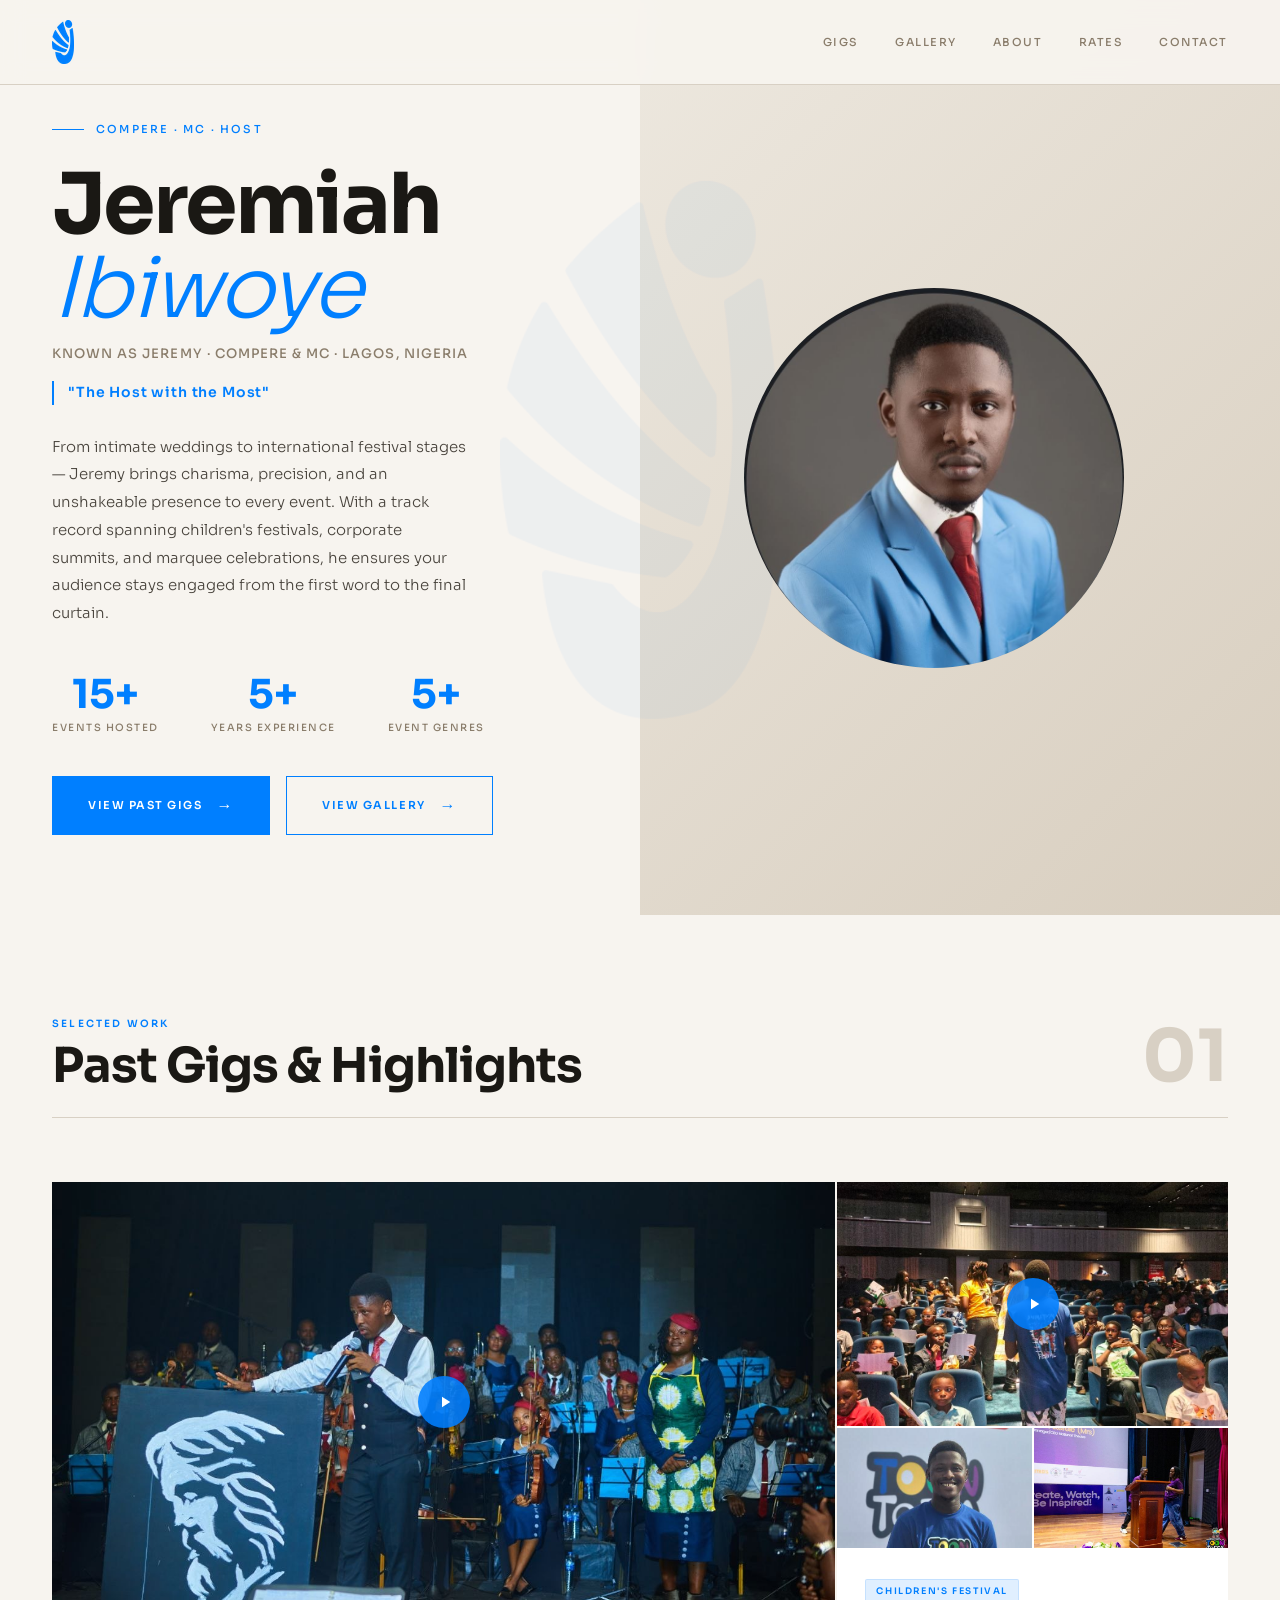
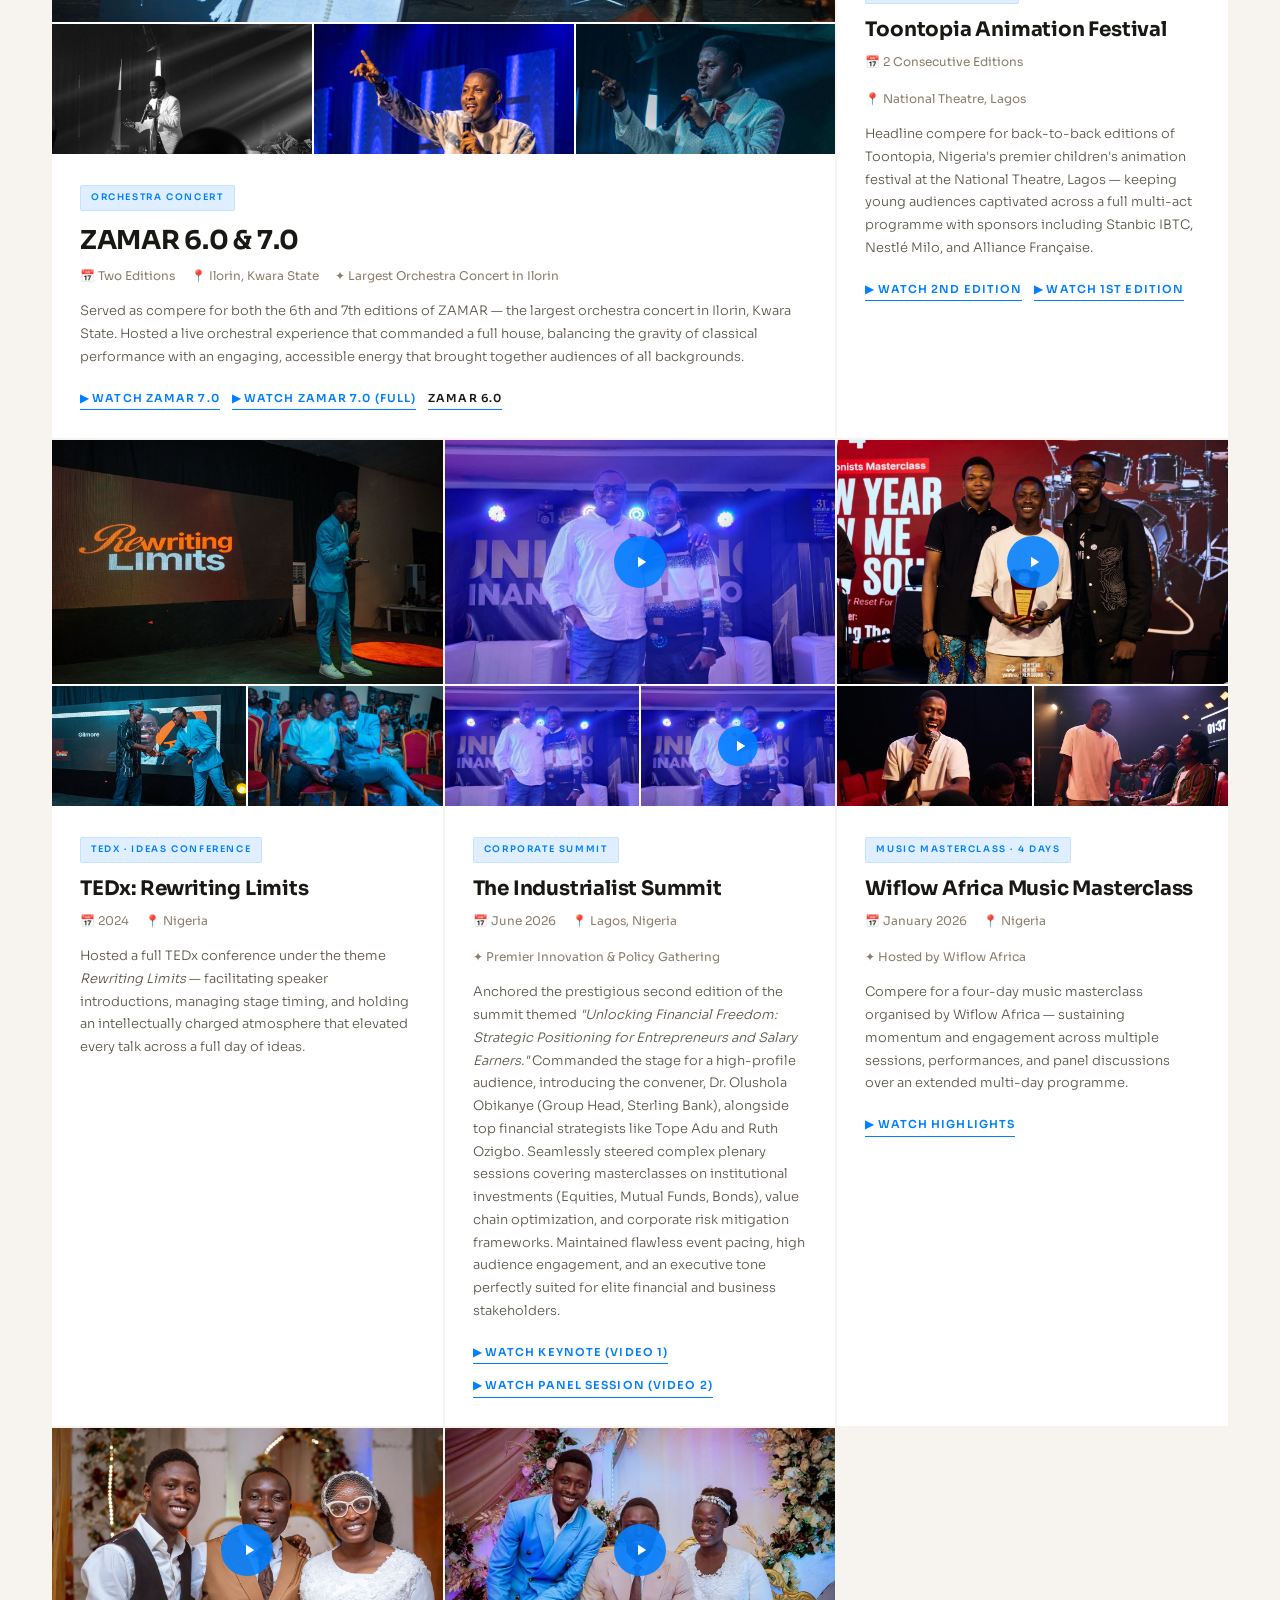
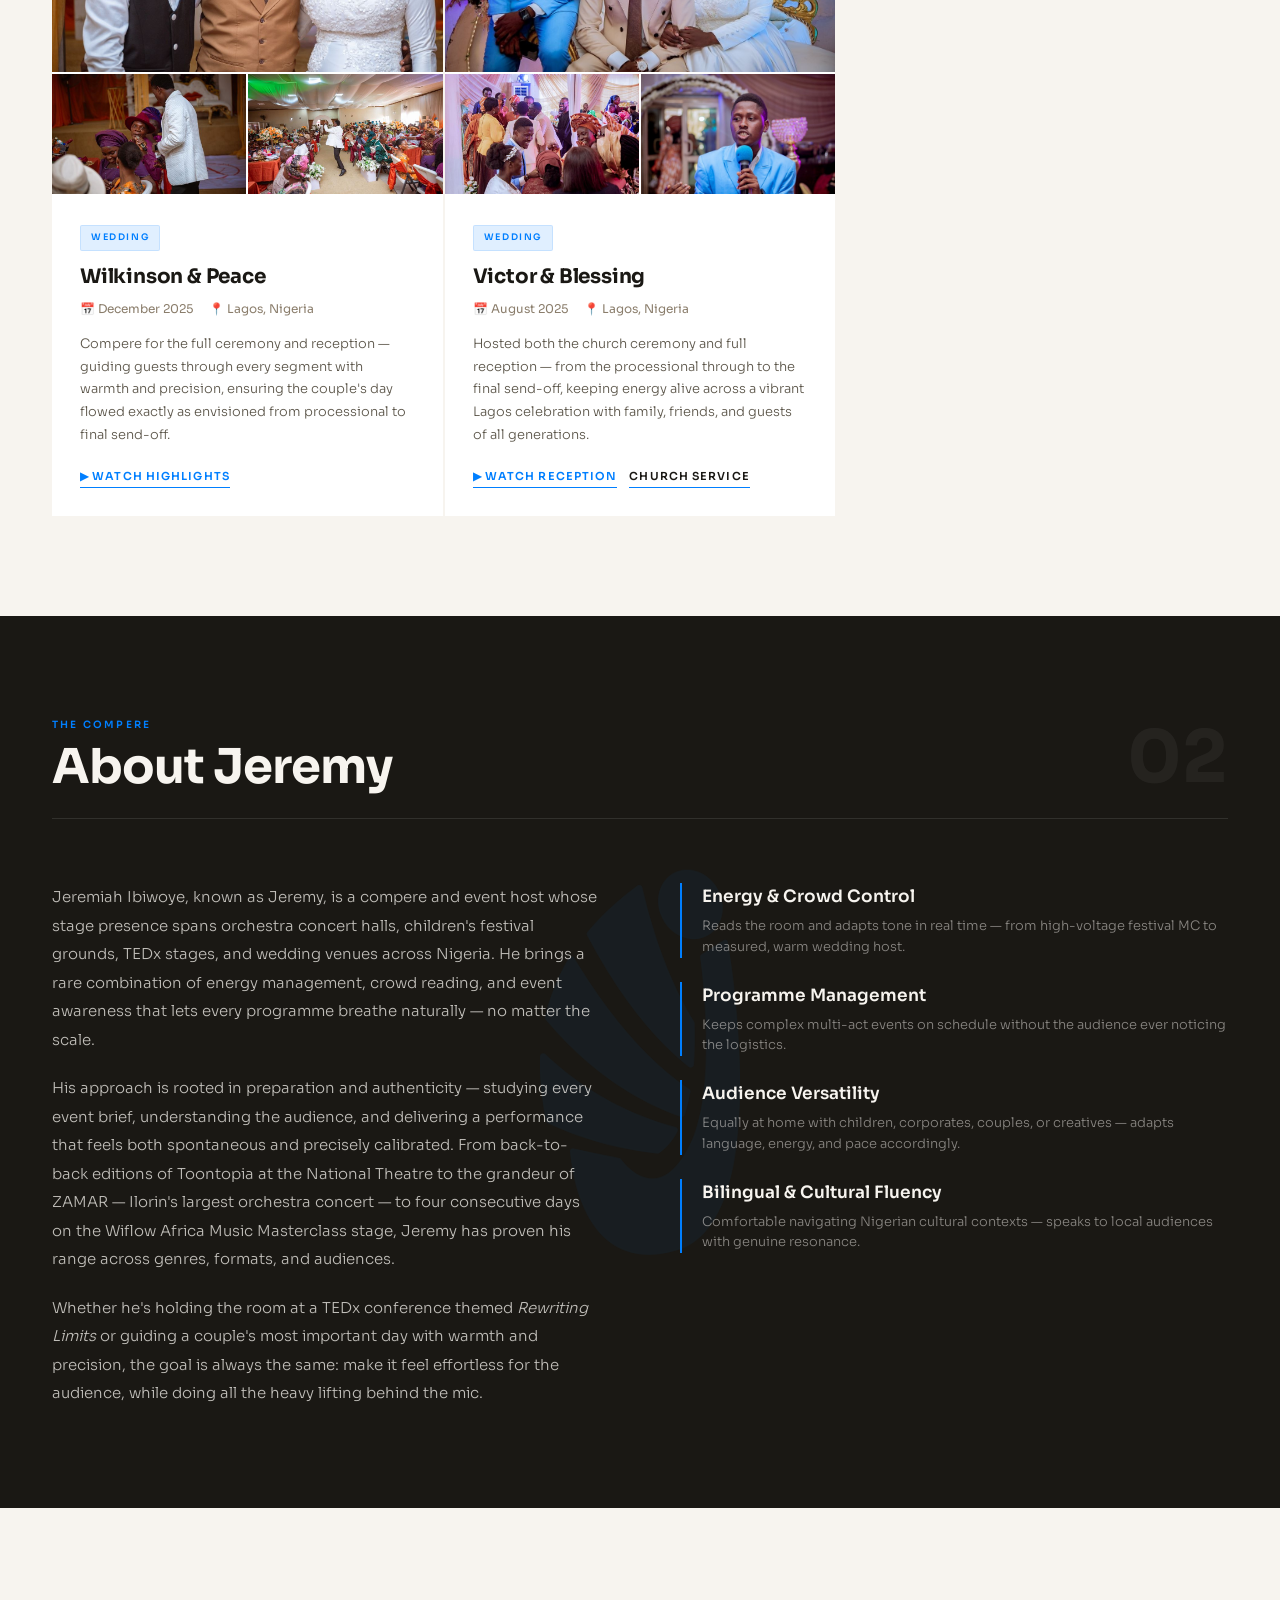
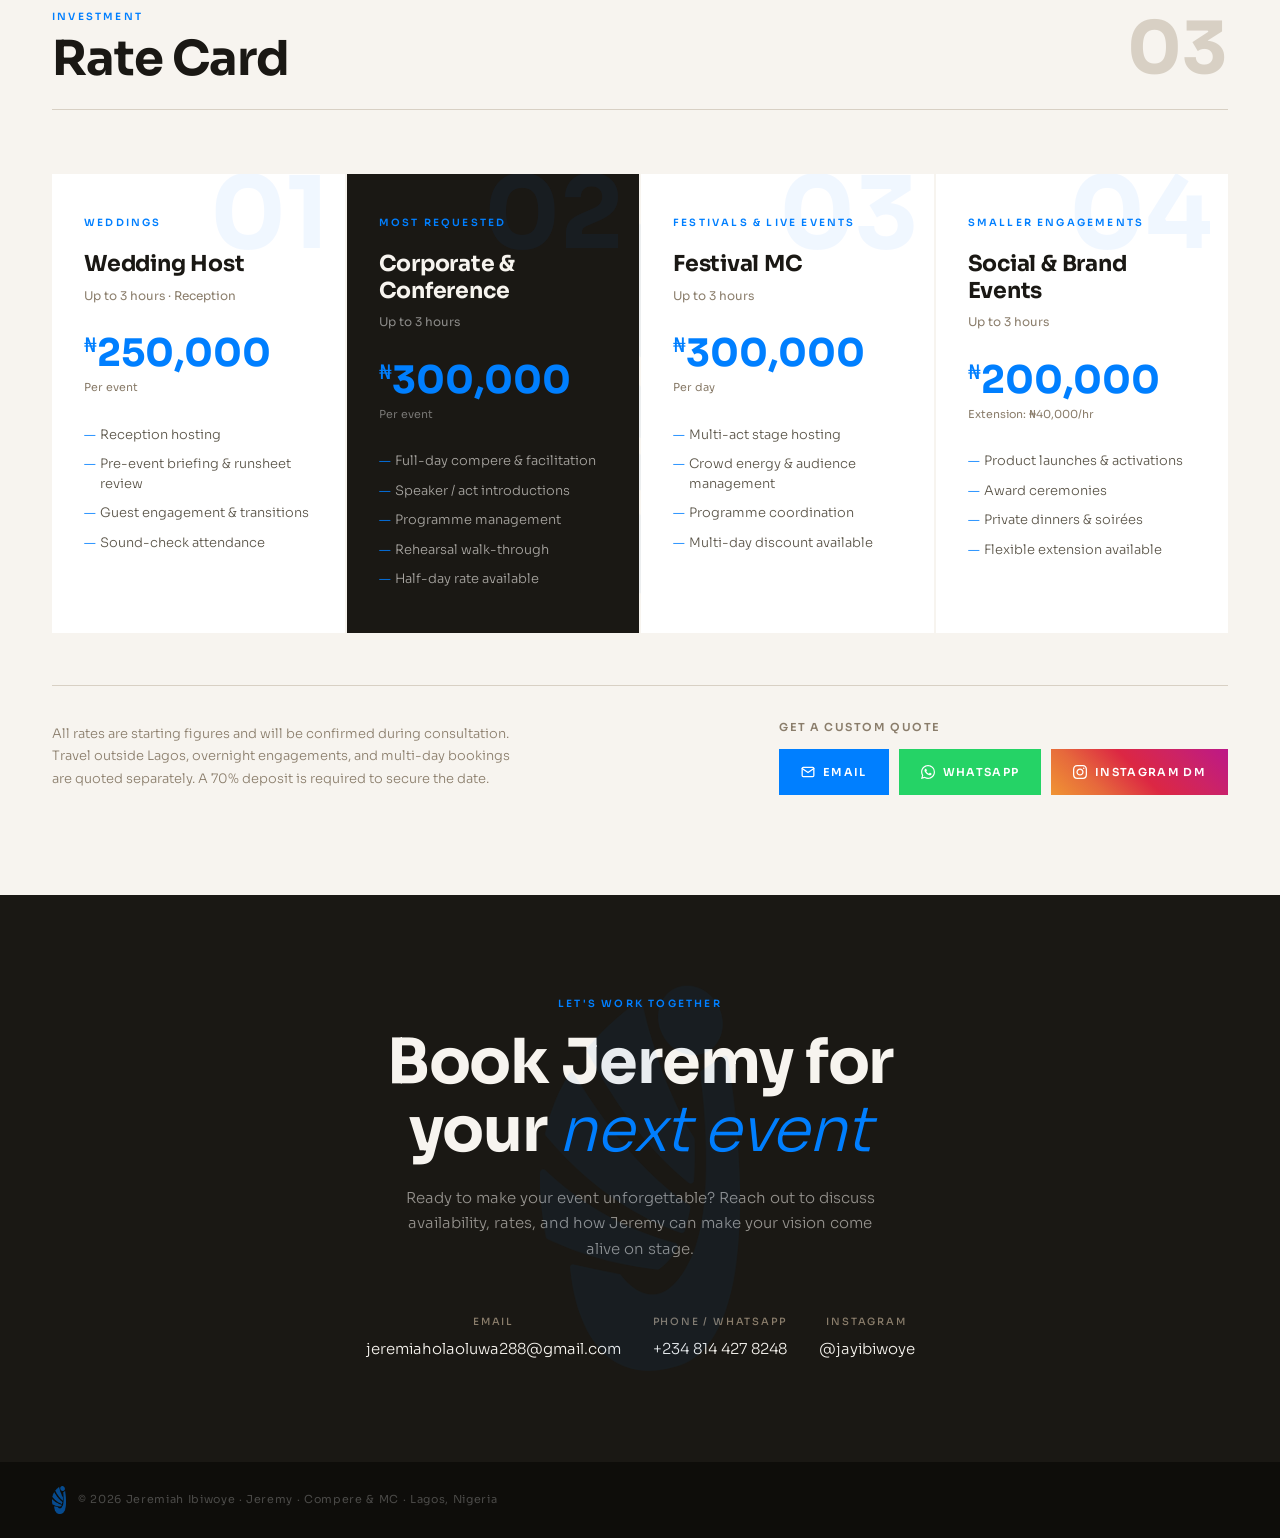
==== commit 54d5bb79: "Update Wedding Host subtitle to Reception and deposit requirement to 70%" ====
--- a/index.html
+++ b/index.html
@@ -392,7 +392,7 @@
         <div class="rate-card" data-num="01">
           <p class="rate-type">Weddings</p>
           <h3 class="rate-name">Wedding Host</h3>
-          <p class="rate-hours">Up to 3 hours · Reception hosting</p>
+          <p class="rate-hours">Up to 3 hours · Reception</p>
           <div class="rate-price-wrap">
             <div class="rate-price"><span class="rate-currency">₦</span>250,000</div>
             <p class="rate-note">Per event</p>
@@ -460,7 +460,7 @@
 
       <div class="rates-footer fade-up">
         <p class="rates-note">
-          All rates are starting figures and will be confirmed during consultation. Travel outside Lagos, overnight engagements, and multi-day bookings are quoted separately. A 50% deposit is required to secure the date.
+          All rates are starting figures and will be confirmed during consultation. Travel outside Lagos, overnight engagements, and multi-day bookings are quoted separately. A 70% deposit is required to secure the date.
         </p>
         <div style="display:flex;flex-direction:column;gap:12px;align-items:flex-start;">
           <p style="font-size:11px;font-weight:600;letter-spacing:0.14em;text-transform:uppercase;color:var(--warm-mid);margin:0;">Get a Custom Quote</p>
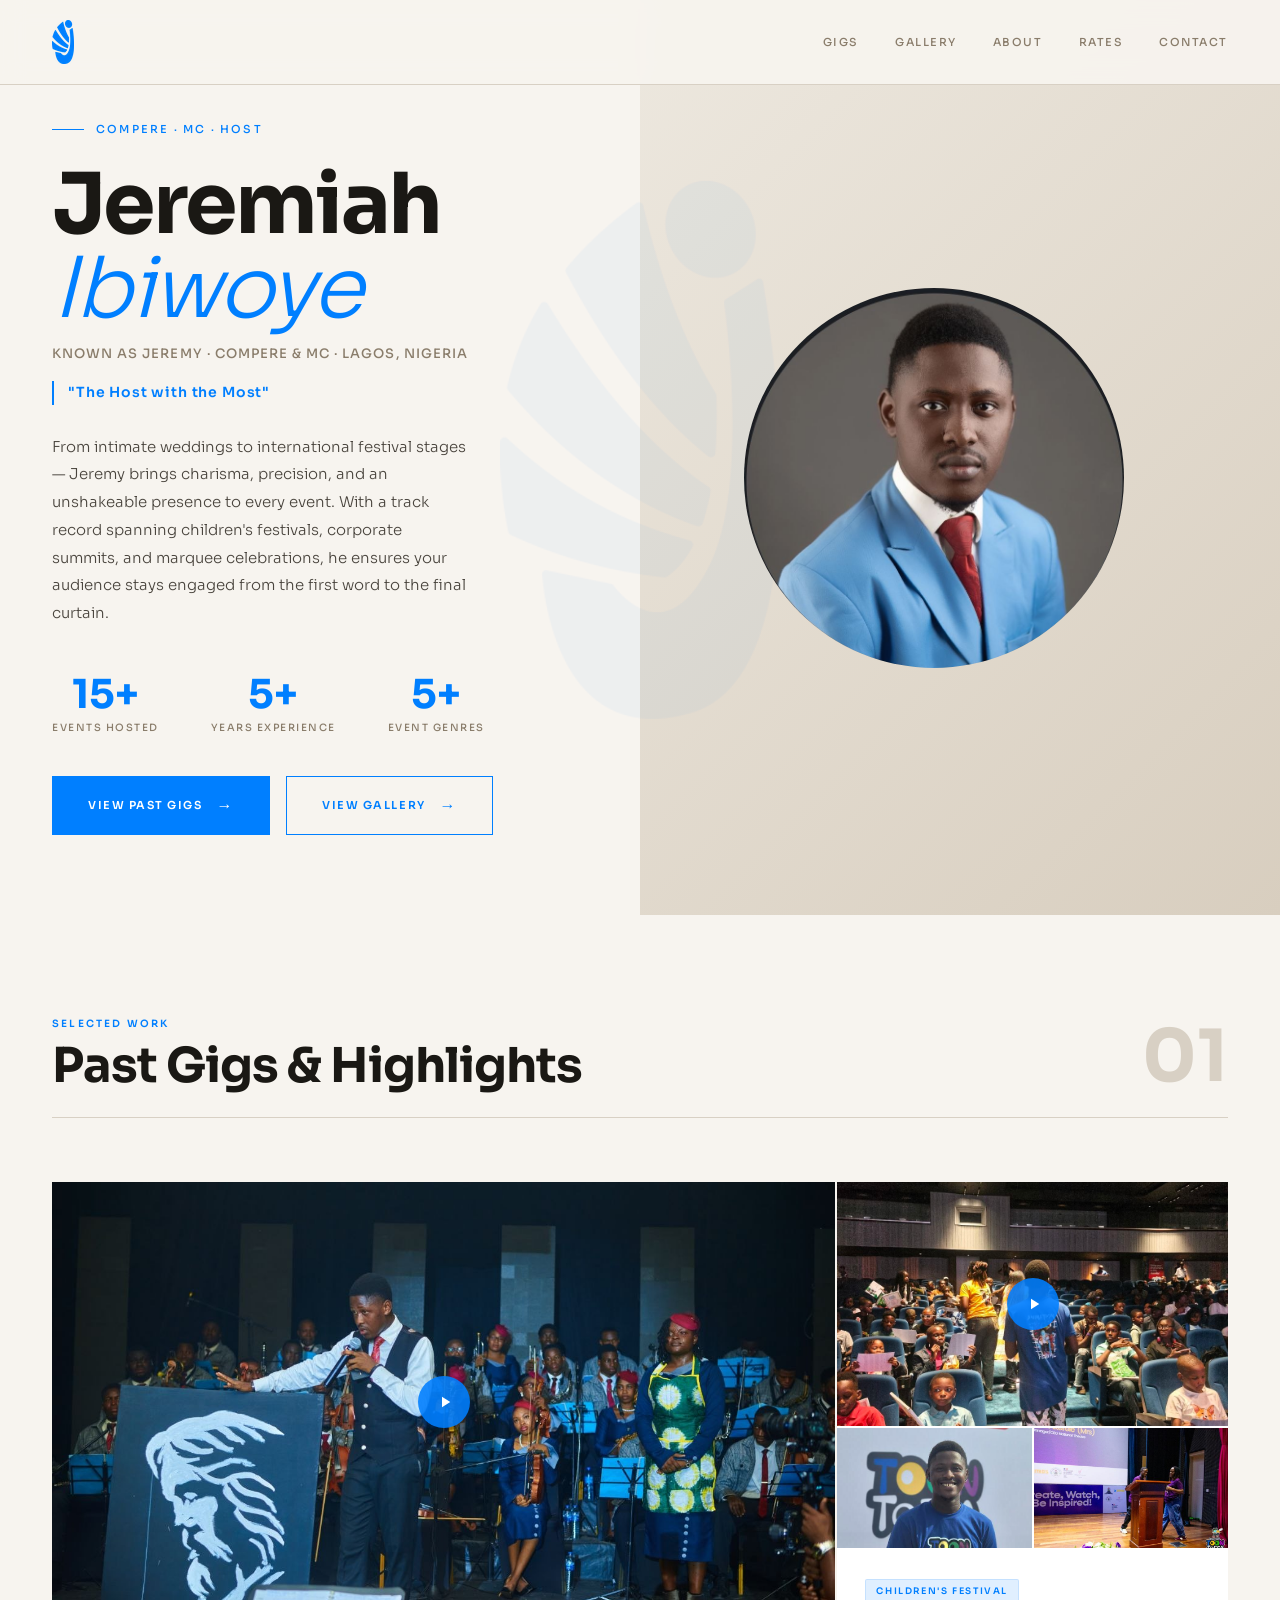
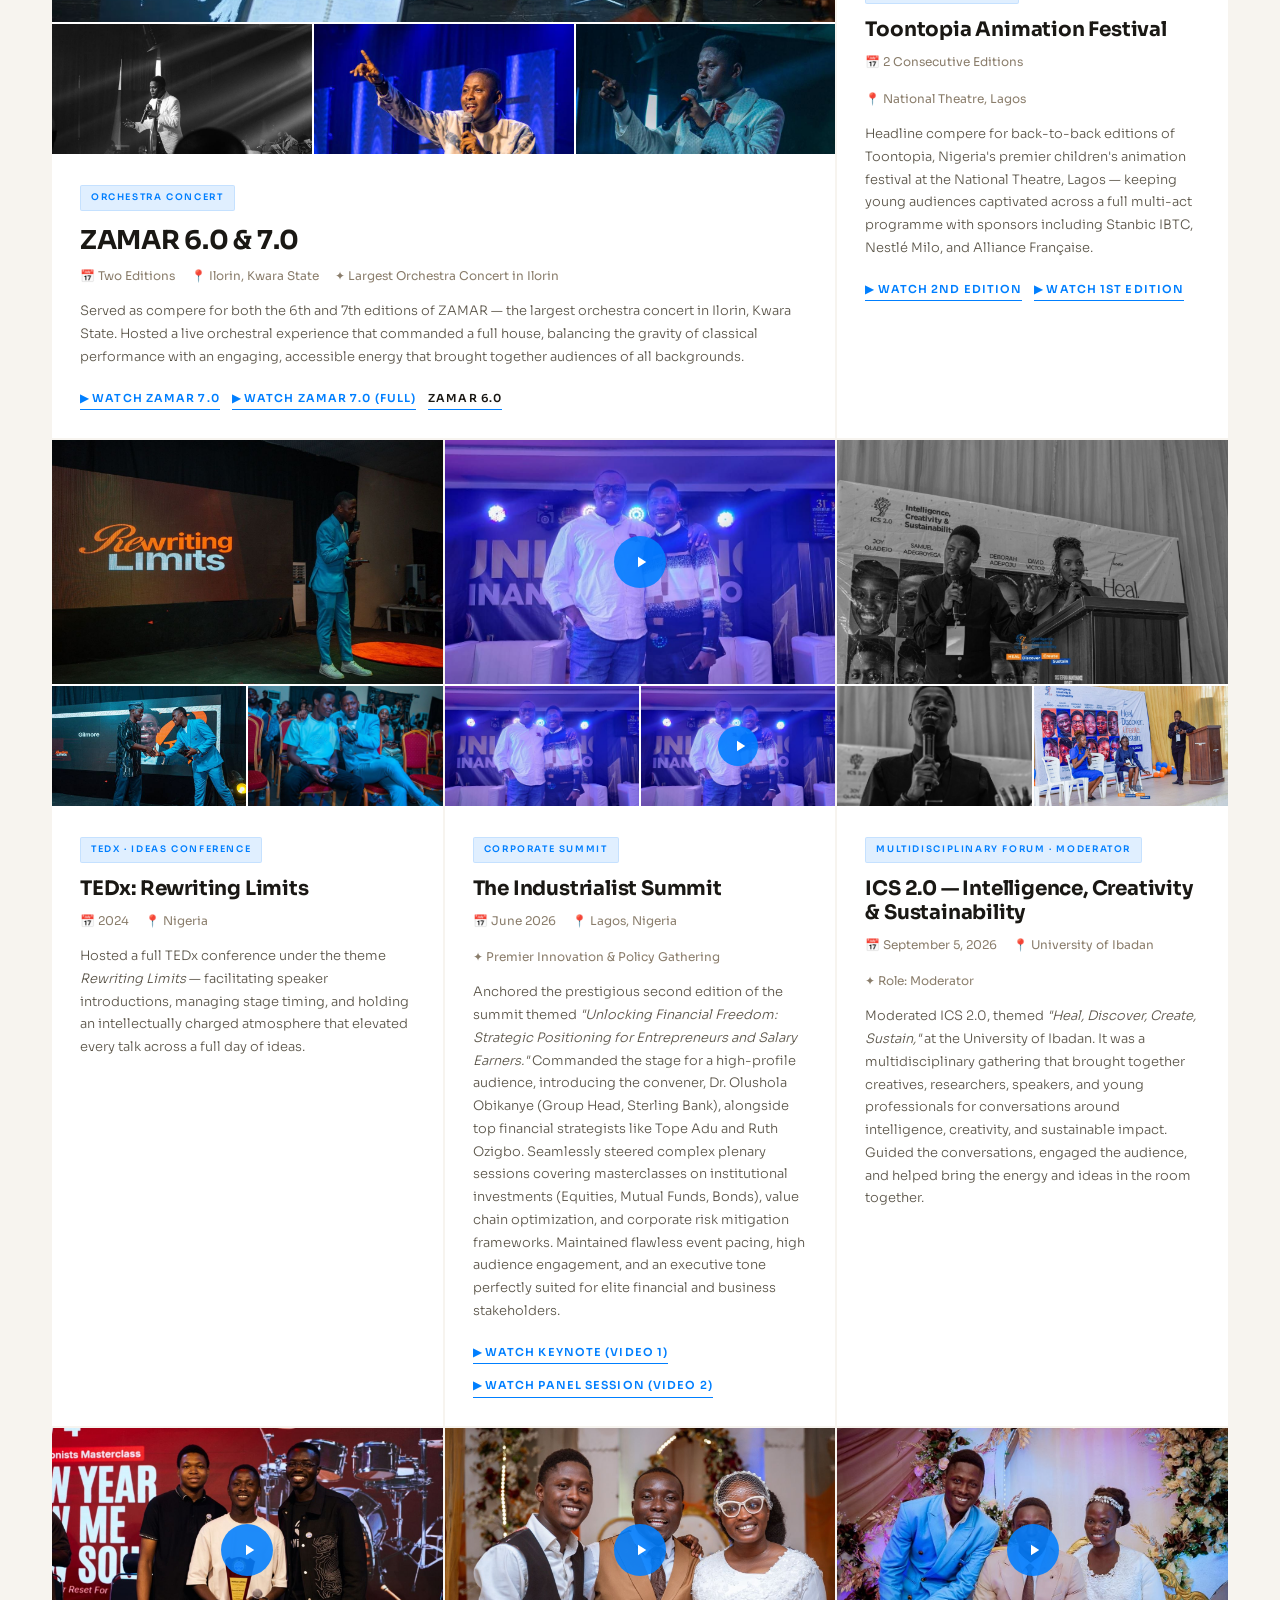
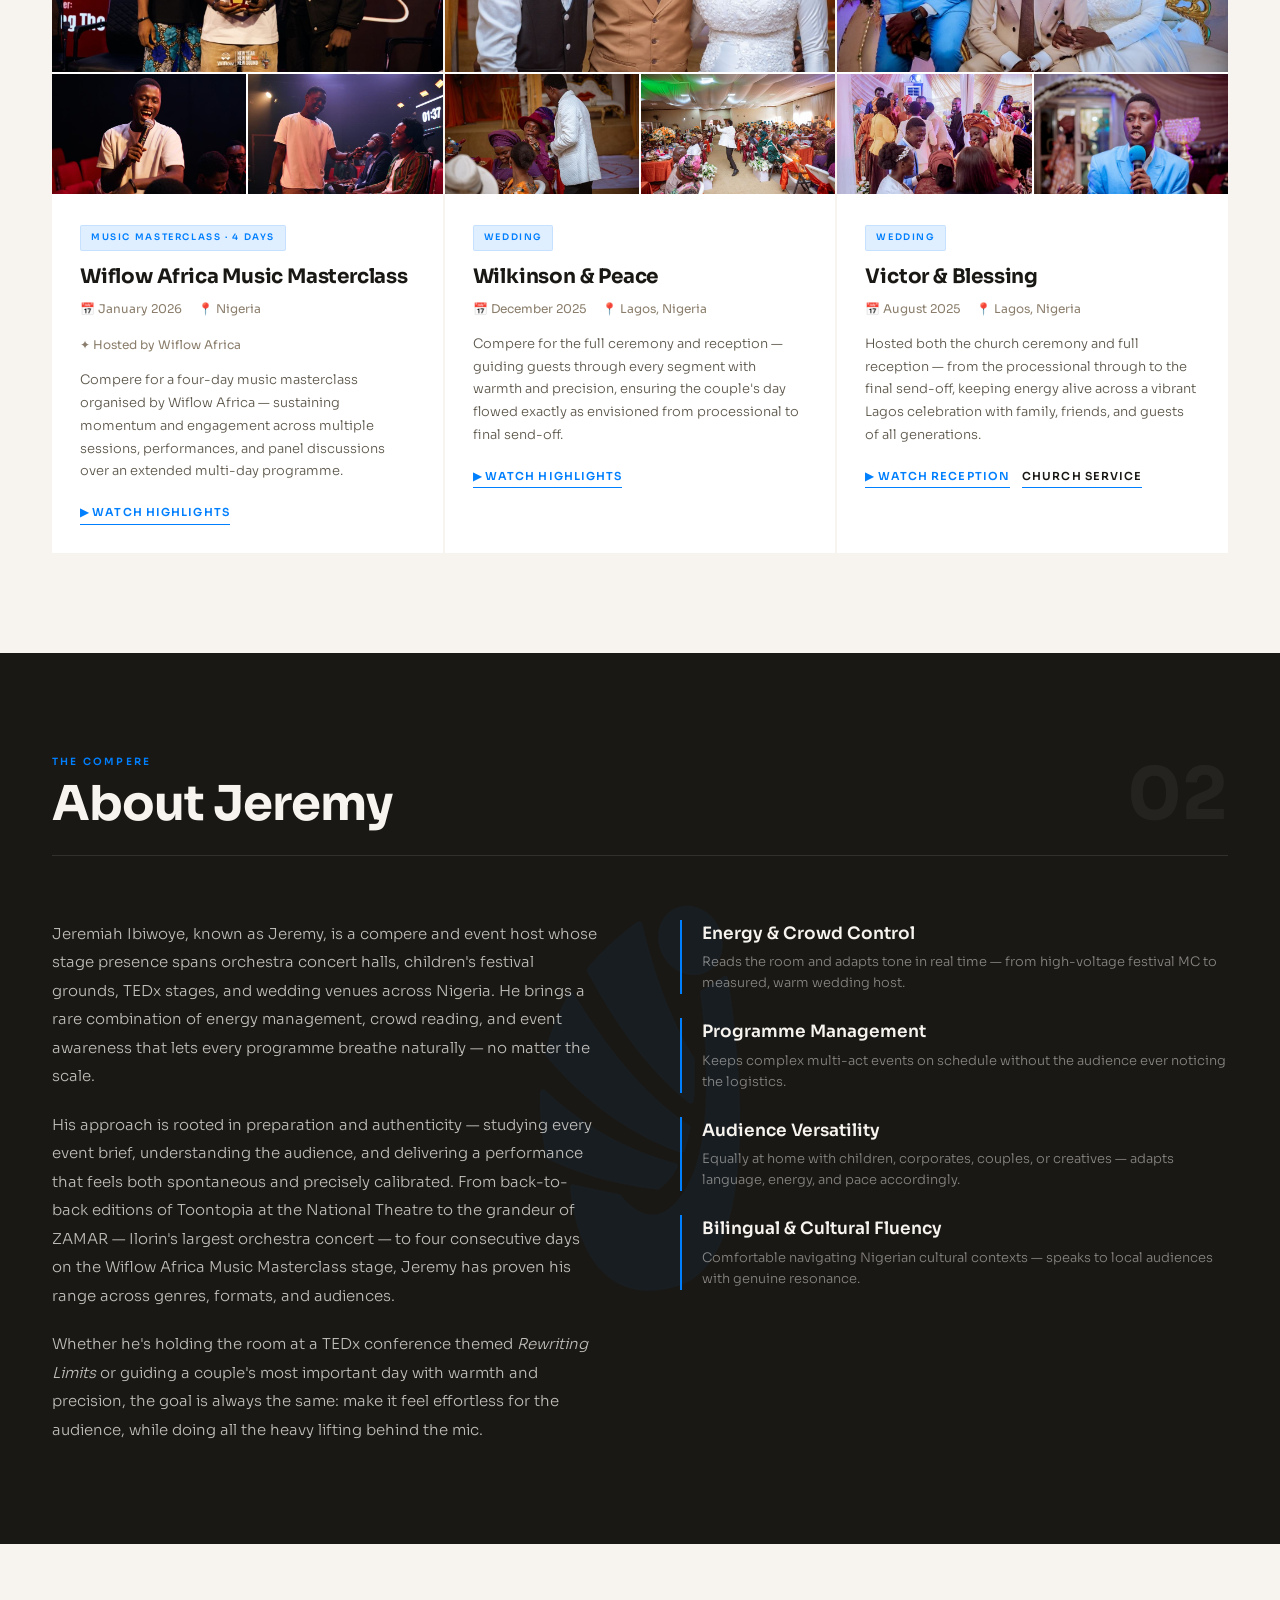
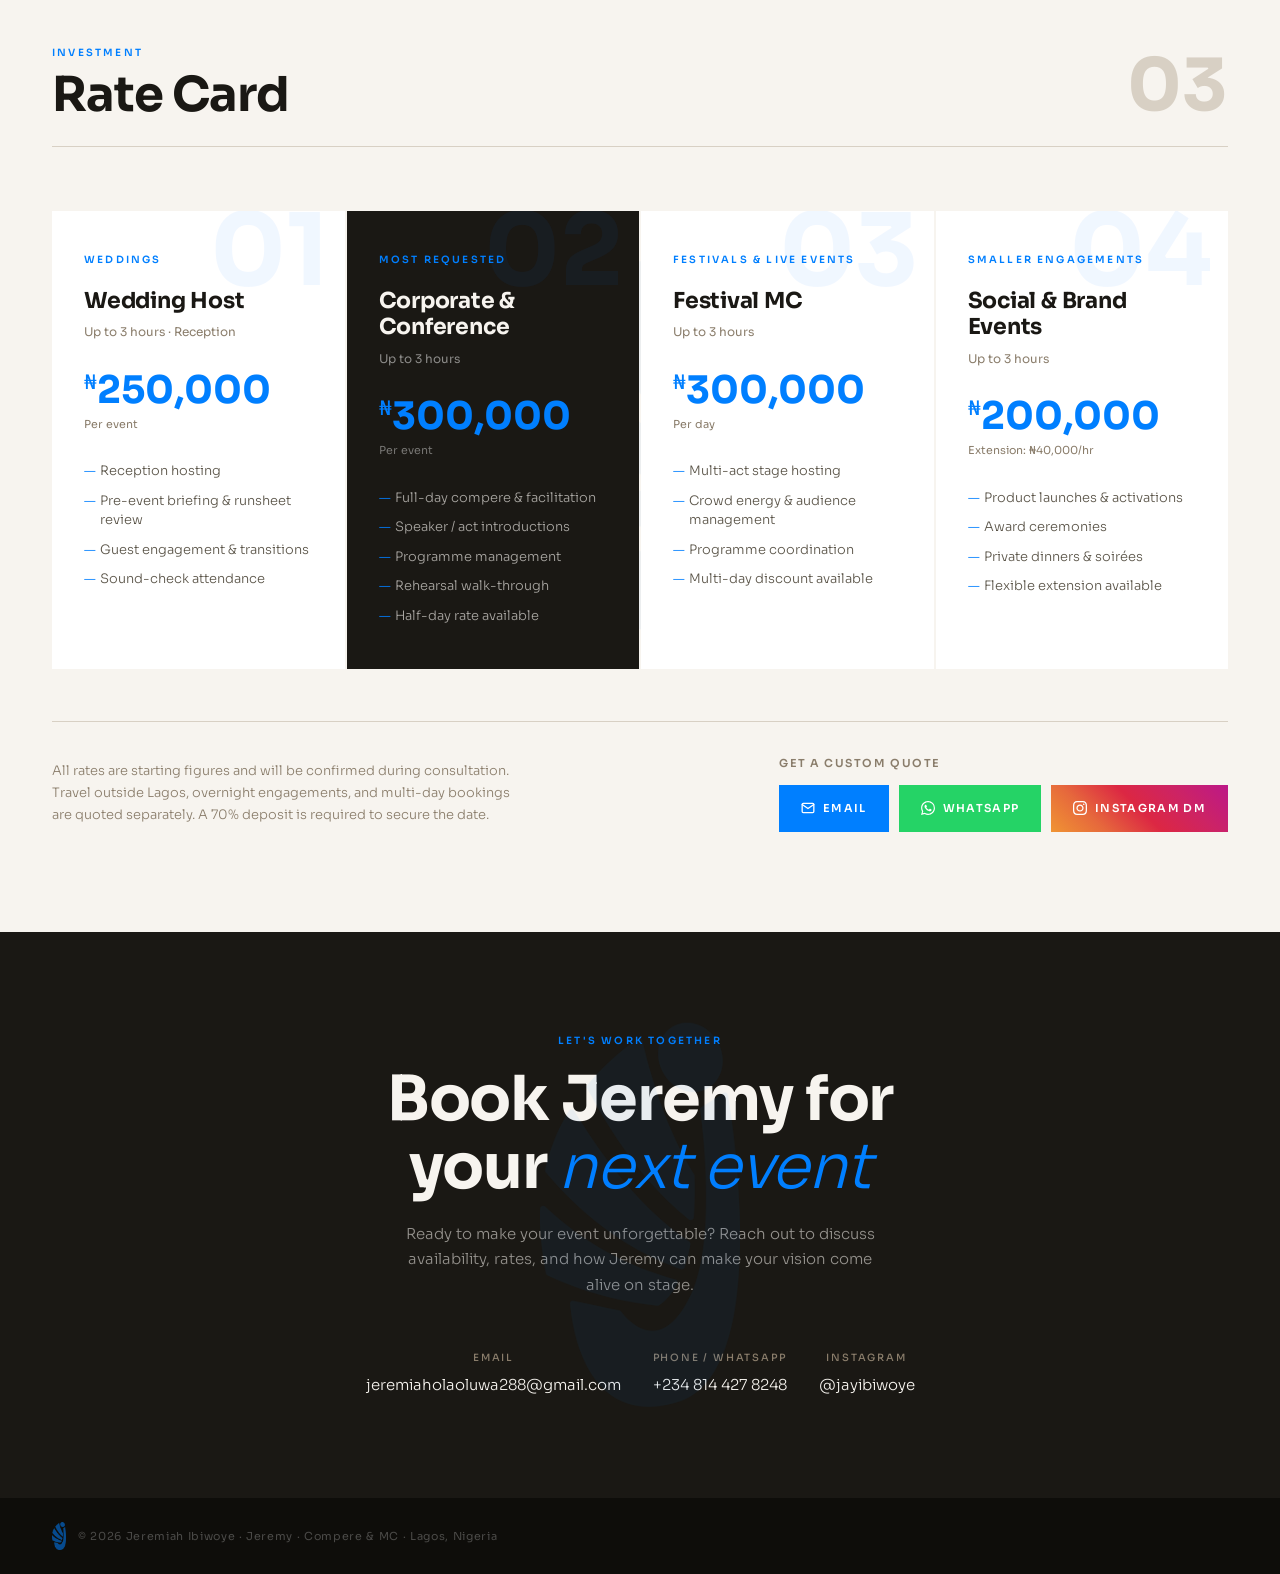
==== commit 23984692: "Add ICS 2.0 card and image assets to event highlights grid" ====
--- a/index.html
+++ b/index.html
@@ -232,6 +232,30 @@
           <div class="gig-links">
             <a href="https://drive.google.com/file/d/1jdGag4-b7C1qdmcodSs4J5IYfLya44Wz/view?usp=drivesdk" target="_blank" class="gig-link video">Watch Keynote (Video 1)</a>
             <a href="https://drive.google.com/file/d/1enfMvcNo74zRxFI42wx1PbI4iWC6W-9Q/view?usp=drivesdk" target="_blank" class="gig-link video">Watch Panel Session (Video 2)</a>
+          </div>
+        </div>
+
+        <!-- GIG (ICS 2.0) -->
+        <div class="gig-card fade-up" style="transition-delay:0.19s">
+          <div class="gig-media" id="media-ics2" style="background: linear-gradient(135deg, #103830 0%, #1D5C4E 100%);">
+            <img src="assets/ics1.jpg" alt="Jeremy moderating ICS 2.0 at University of Ibadan">
+          </div>
+          <!-- ICS 2.0 gallery strip -->
+          <div style="display:flex;gap:2px;margin-top:2px;">
+            <img src="assets/ics2.jpg" alt="Jeremy at ICS 2.0 — Ibadan" style="width:50%;height:120px;object-fit:cover;object-position:center;display:block;">
+            <img src="assets/ics3.jpg" alt="Jeremy engaging audience at ICS 2.0" style="width:50%;height:120px;object-fit:cover;object-position:center;display:block;">
+          </div>
+          <div class="gig-body">
+            <span class="gig-tag">Multidisciplinary Forum · Moderator</span>
+            <h3 class="gig-title">ICS 2.0 — Intelligence, Creativity &amp; Sustainability</h3>
+            <div class="gig-meta">
+              <span>📅 September 5, 2026</span>
+              <span>📍 University of Ibadan</span>
+              <span>✦ Role: Moderator</span>
+            </div>
+            <p class="gig-desc">
+              Moderated ICS 2.0, themed <em>"Heal, Discover, Create, Sustain,"</em> at the University of Ibadan. It was a multidisciplinary gathering that brought together creatives, researchers, speakers, and young professionals for conversations around intelligence, creativity, and sustainable impact. Guided the conversations, engaged the audience, and helped bring the energy and ideas in the room together.
+            </p>
           </div>
         </div>
 
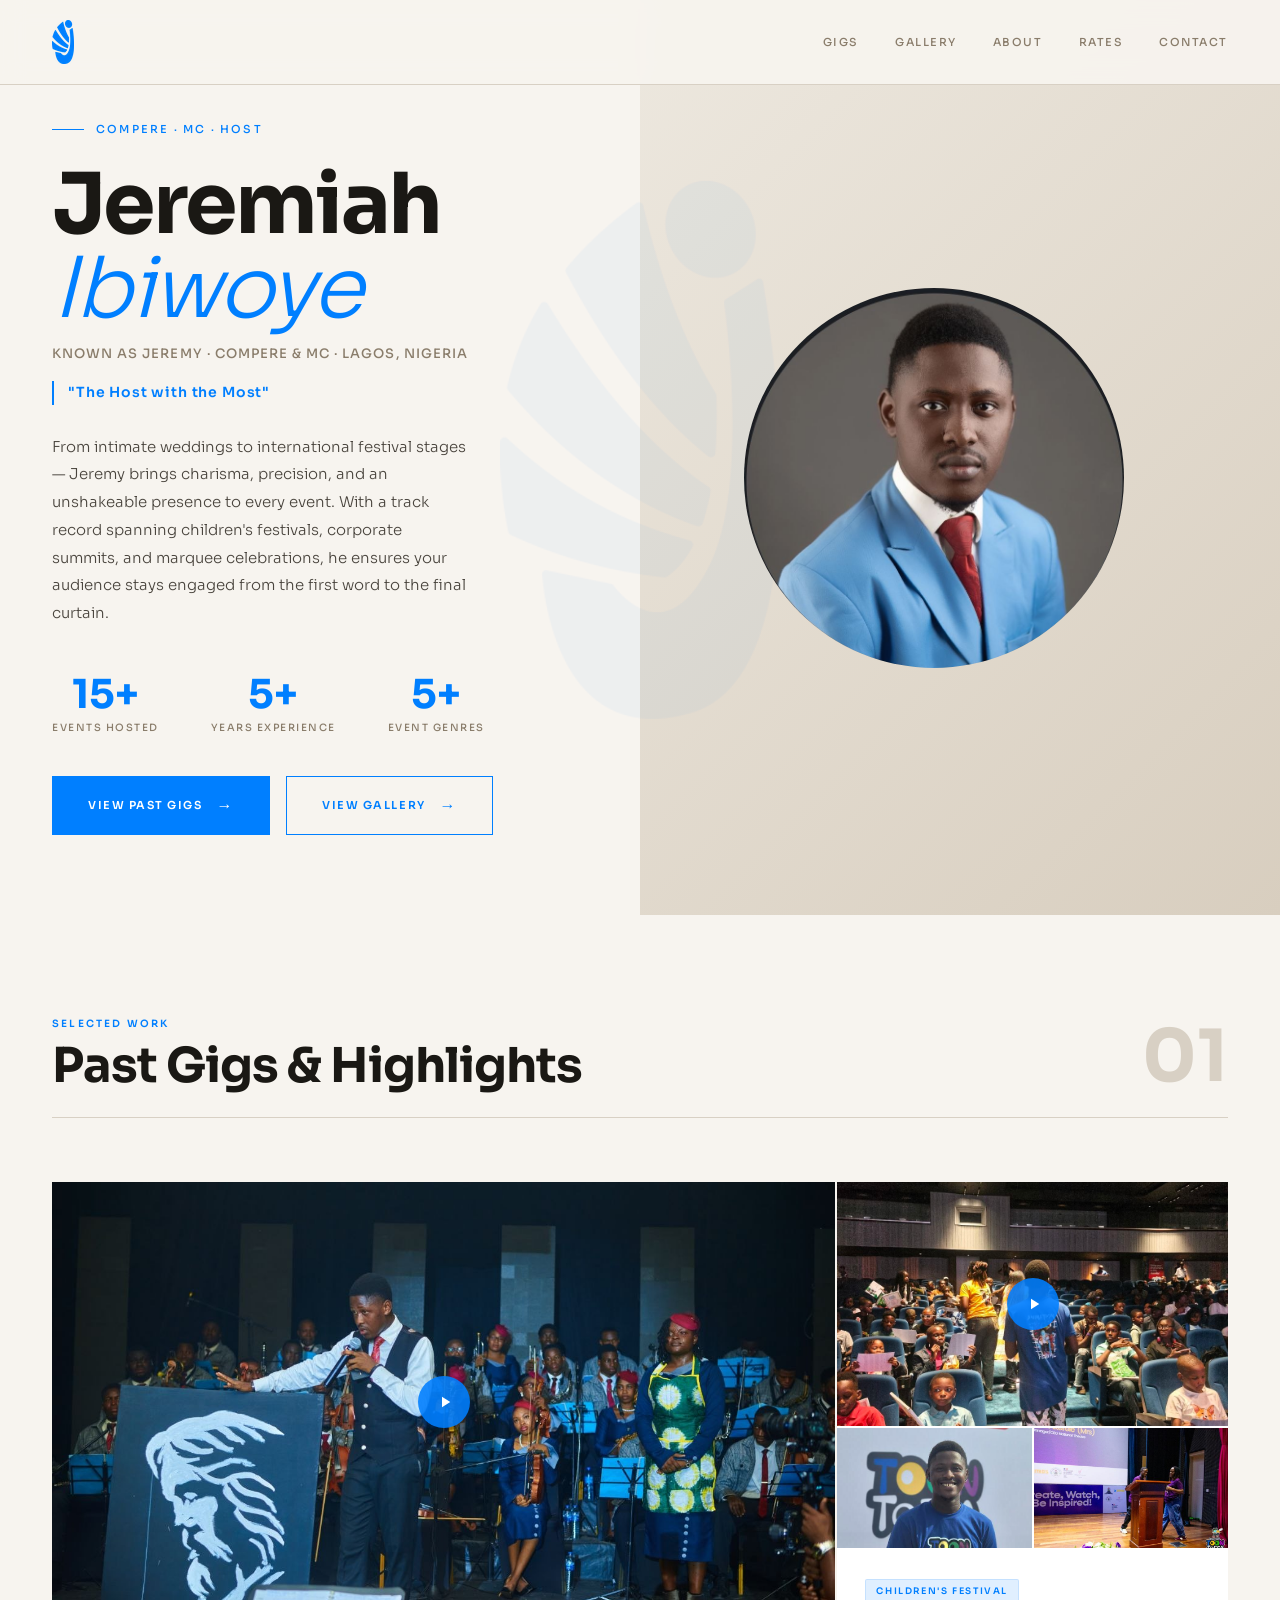
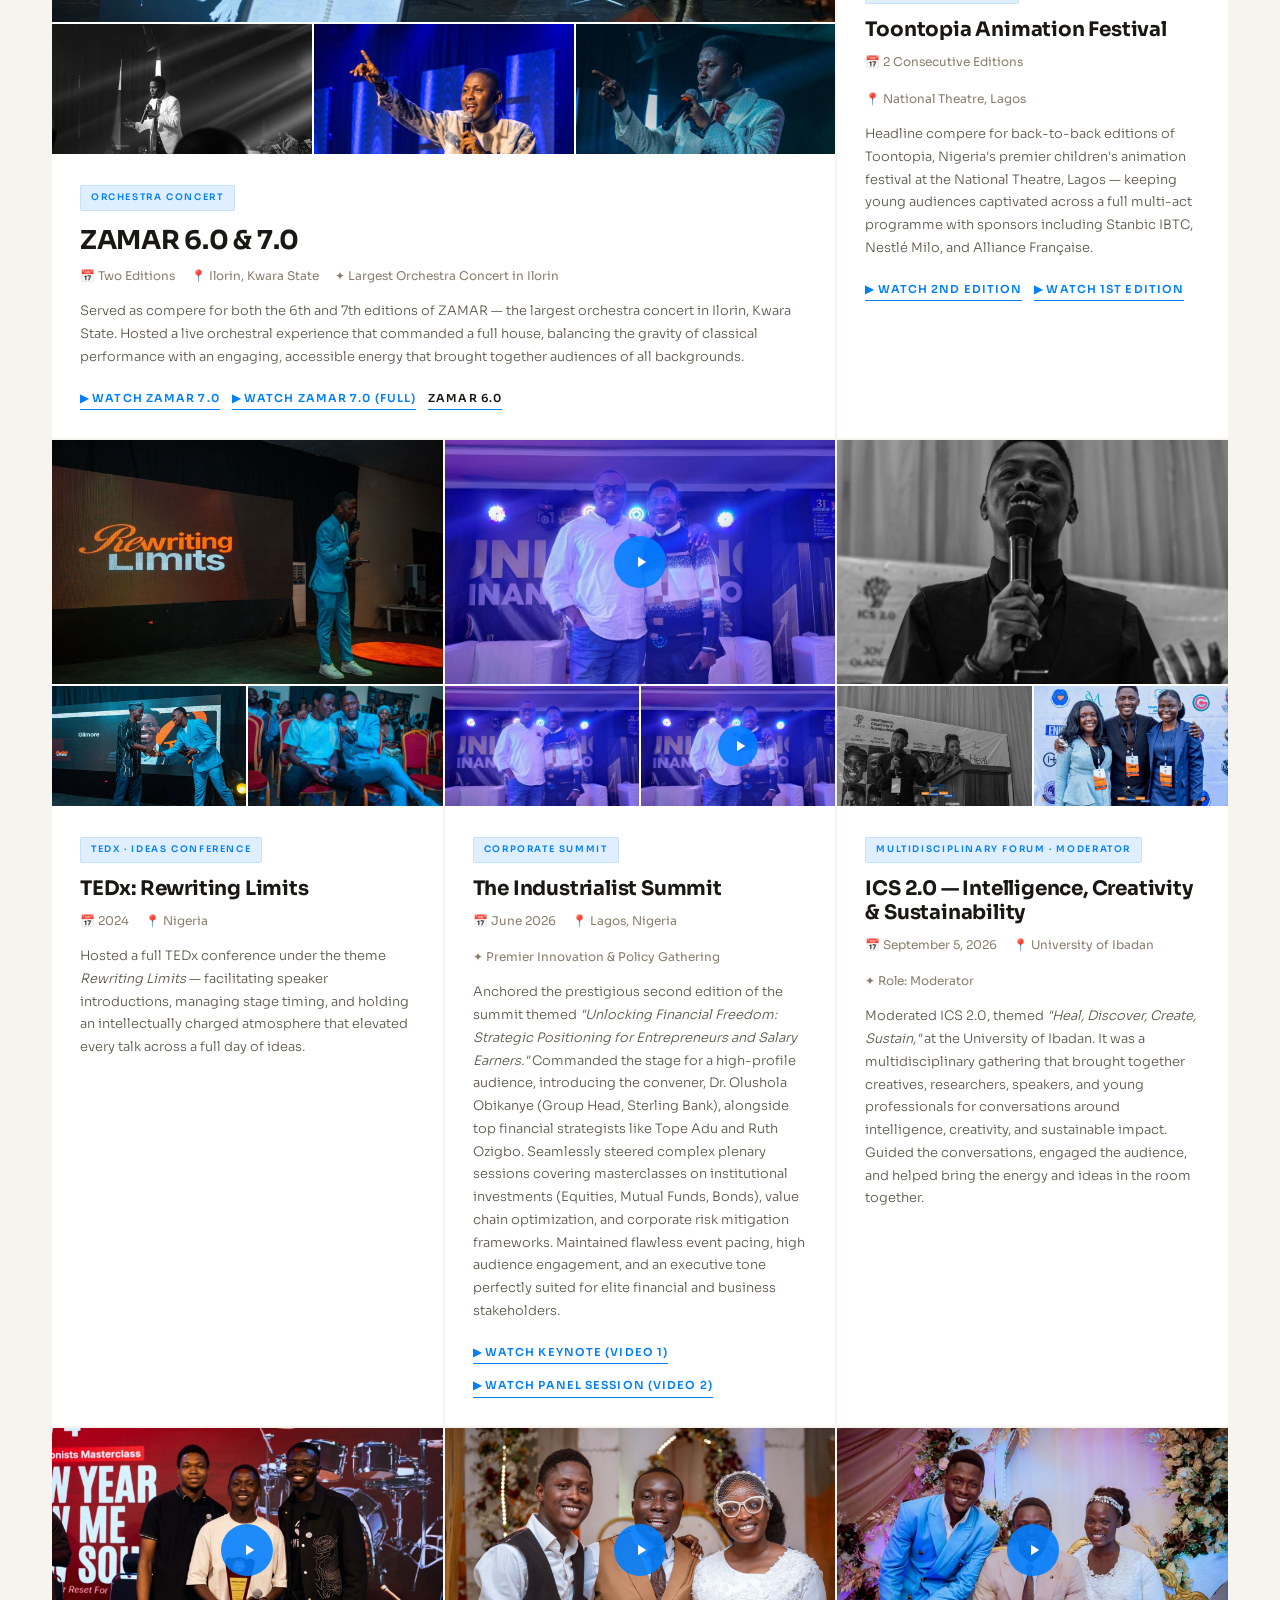
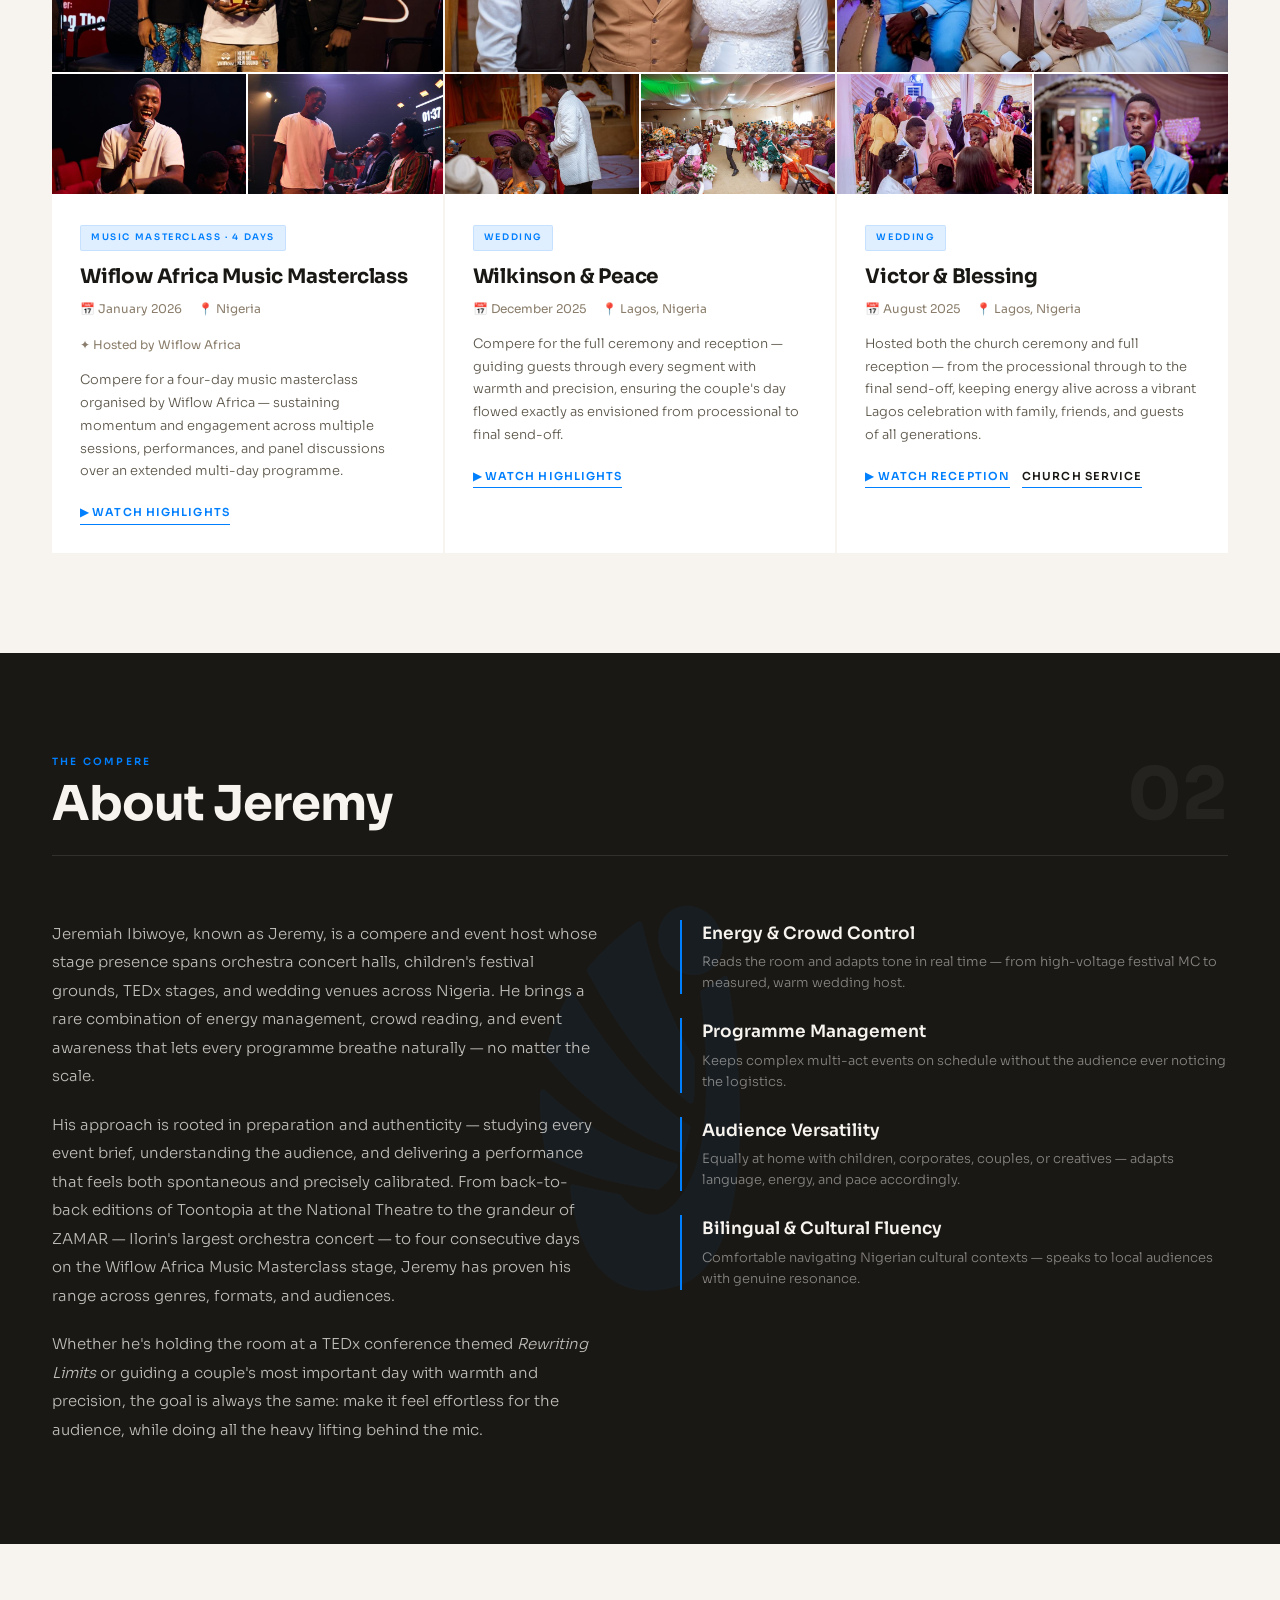
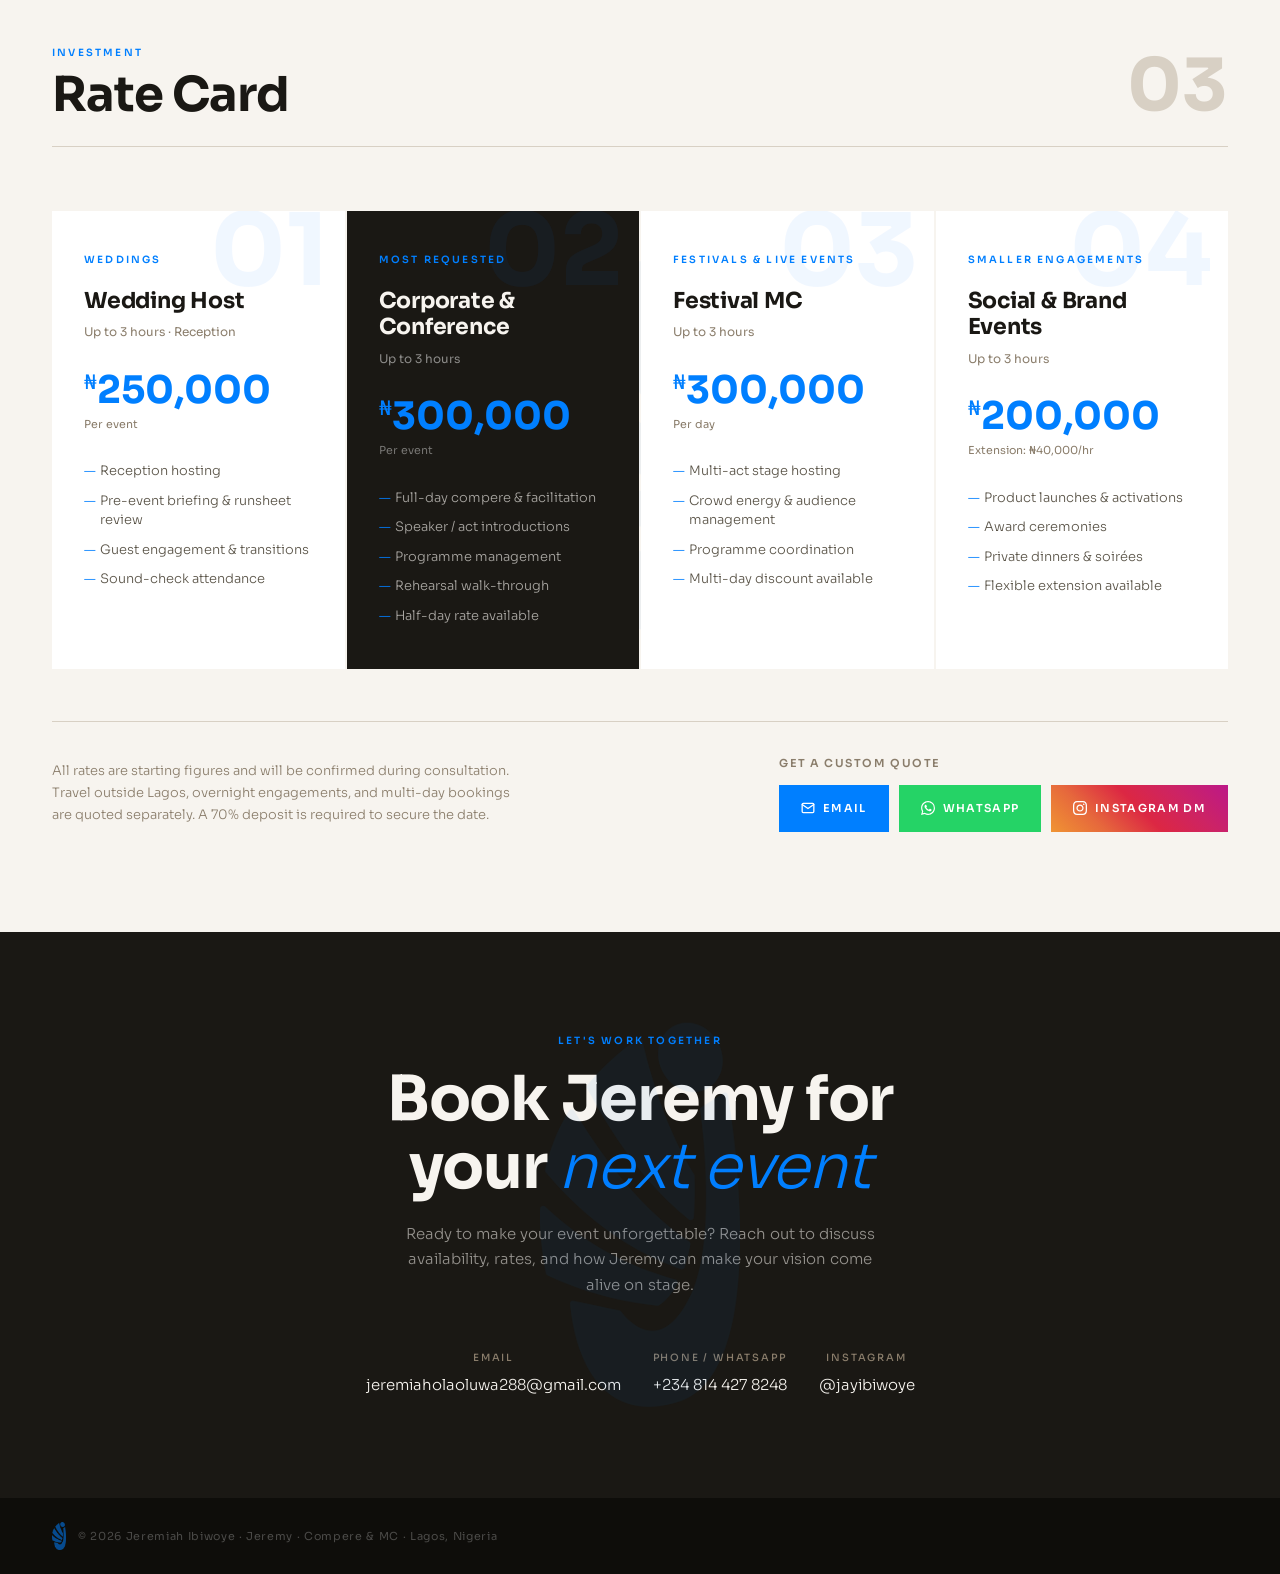
==== commit d2eeb1b5: "Update ICS 2.0 card image arrangement (ics2 central, ics1 lower-left, ics4 lower-right)" ====
--- a/index.html
+++ b/index.html
@@ -238,12 +238,12 @@
         <!-- GIG (ICS 2.0) -->
         <div class="gig-card fade-up" style="transition-delay:0.19s">
           <div class="gig-media" id="media-ics2" style="background: linear-gradient(135deg, #103830 0%, #1D5C4E 100%);">
-            <img src="assets/ics1.jpg" alt="Jeremy moderating ICS 2.0 at University of Ibadan">
+            <img src="assets/ics2.jpg" alt="Jeremy moderating ICS 2.0 at University of Ibadan">
           </div>
           <!-- ICS 2.0 gallery strip -->
           <div style="display:flex;gap:2px;margin-top:2px;">
-            <img src="assets/ics2.jpg" alt="Jeremy at ICS 2.0 — Ibadan" style="width:50%;height:120px;object-fit:cover;object-position:center;display:block;">
-            <img src="assets/ics3.jpg" alt="Jeremy engaging audience at ICS 2.0" style="width:50%;height:120px;object-fit:cover;object-position:center;display:block;">
+            <img src="assets/ics1.jpg" alt="Jeremy at ICS 2.0 — Ibadan" style="width:50%;height:120px;object-fit:cover;object-position:center;display:block;">
+            <img src="assets/ics4.jpg" alt="Jeremy engaging audience at ICS 2.0" style="width:50%;height:120px;object-fit:cover;object-position:center;display:block;">
           </div>
           <div class="gig-body">
             <span class="gig-tag">Multidisciplinary Forum · Moderator</span>
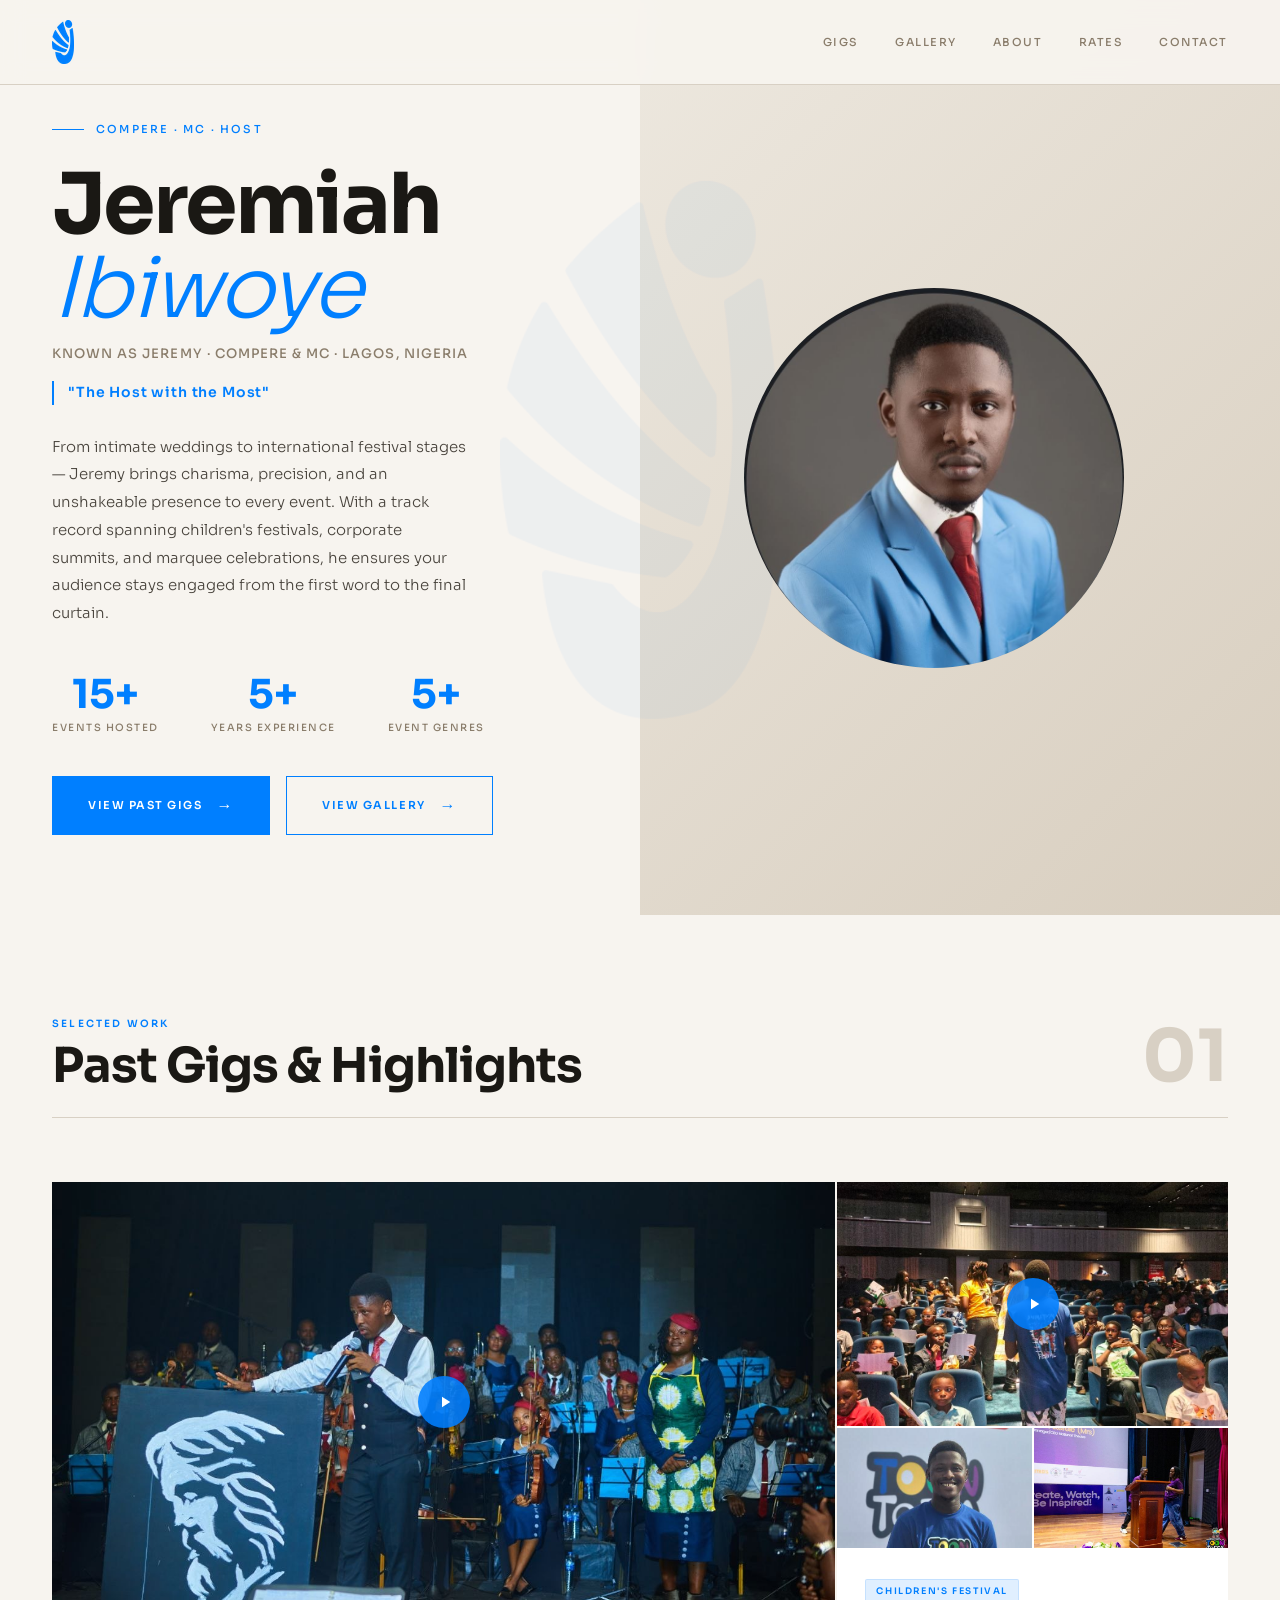
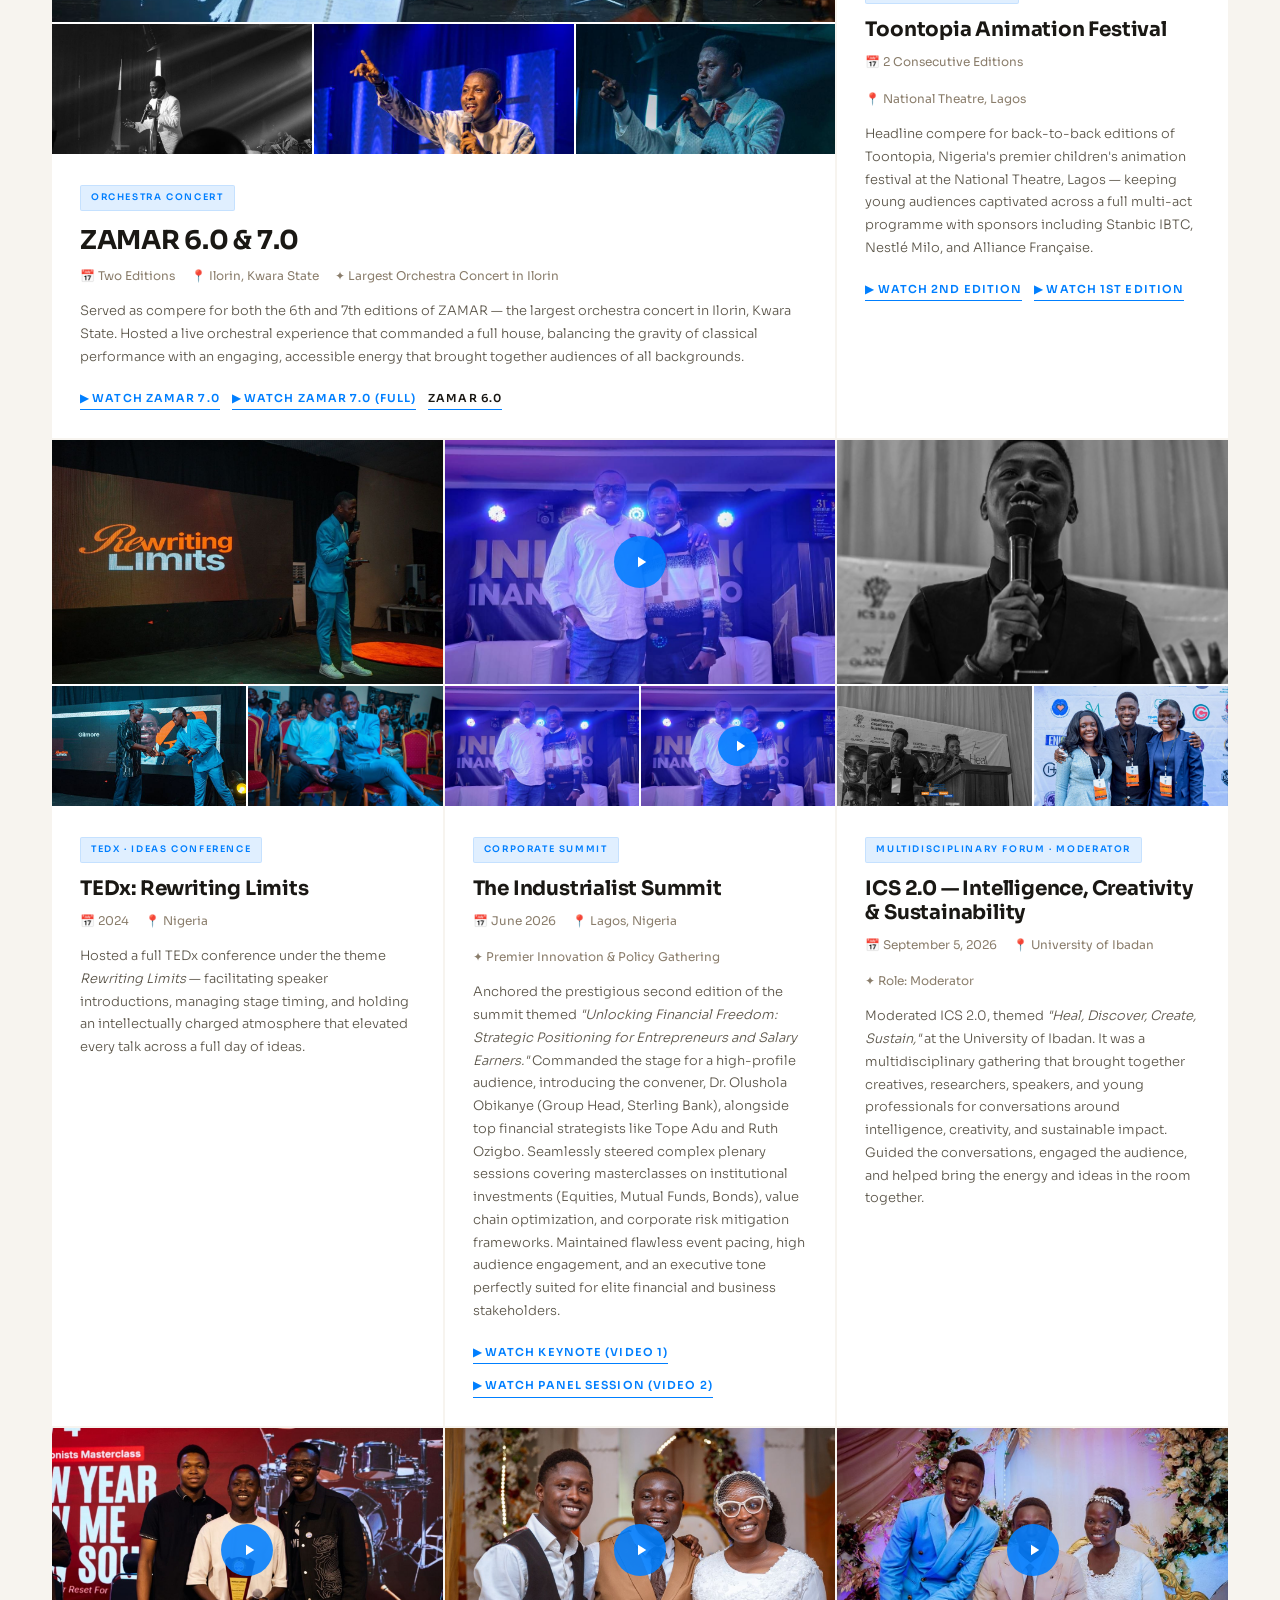
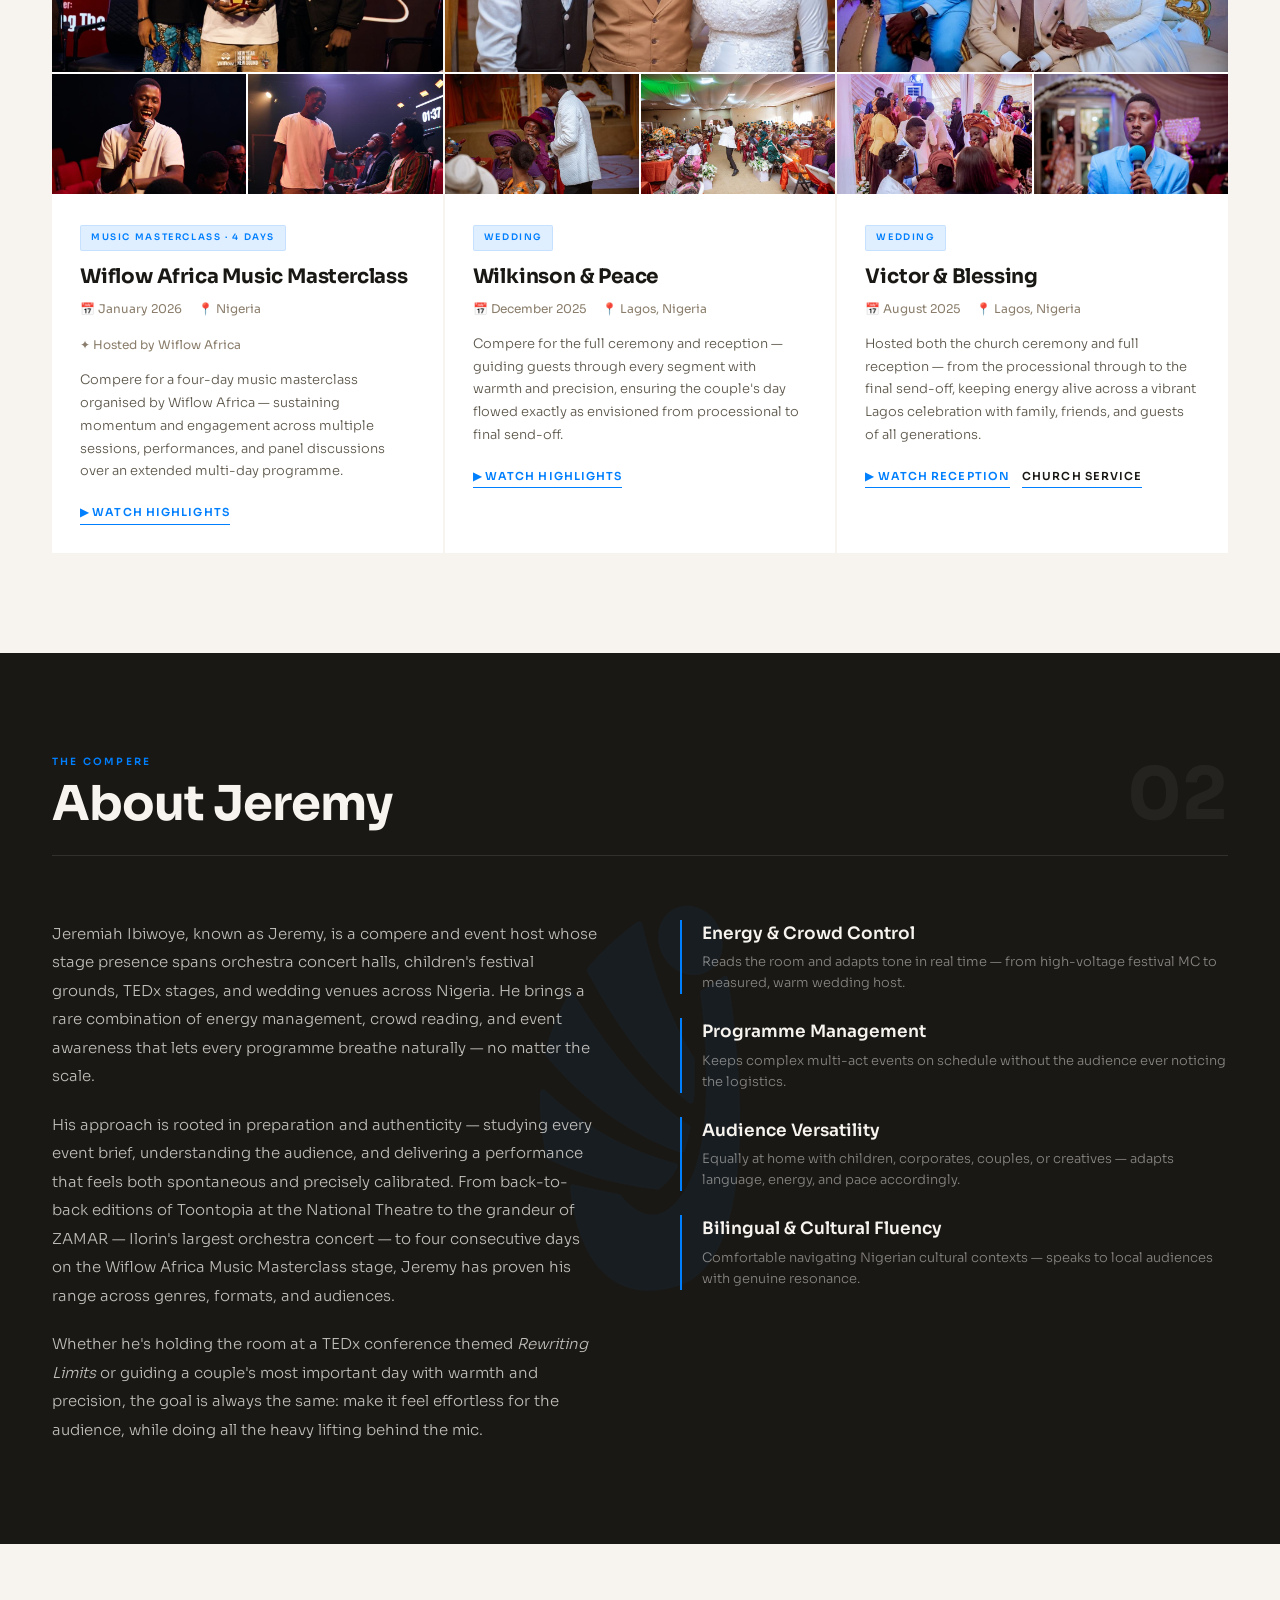
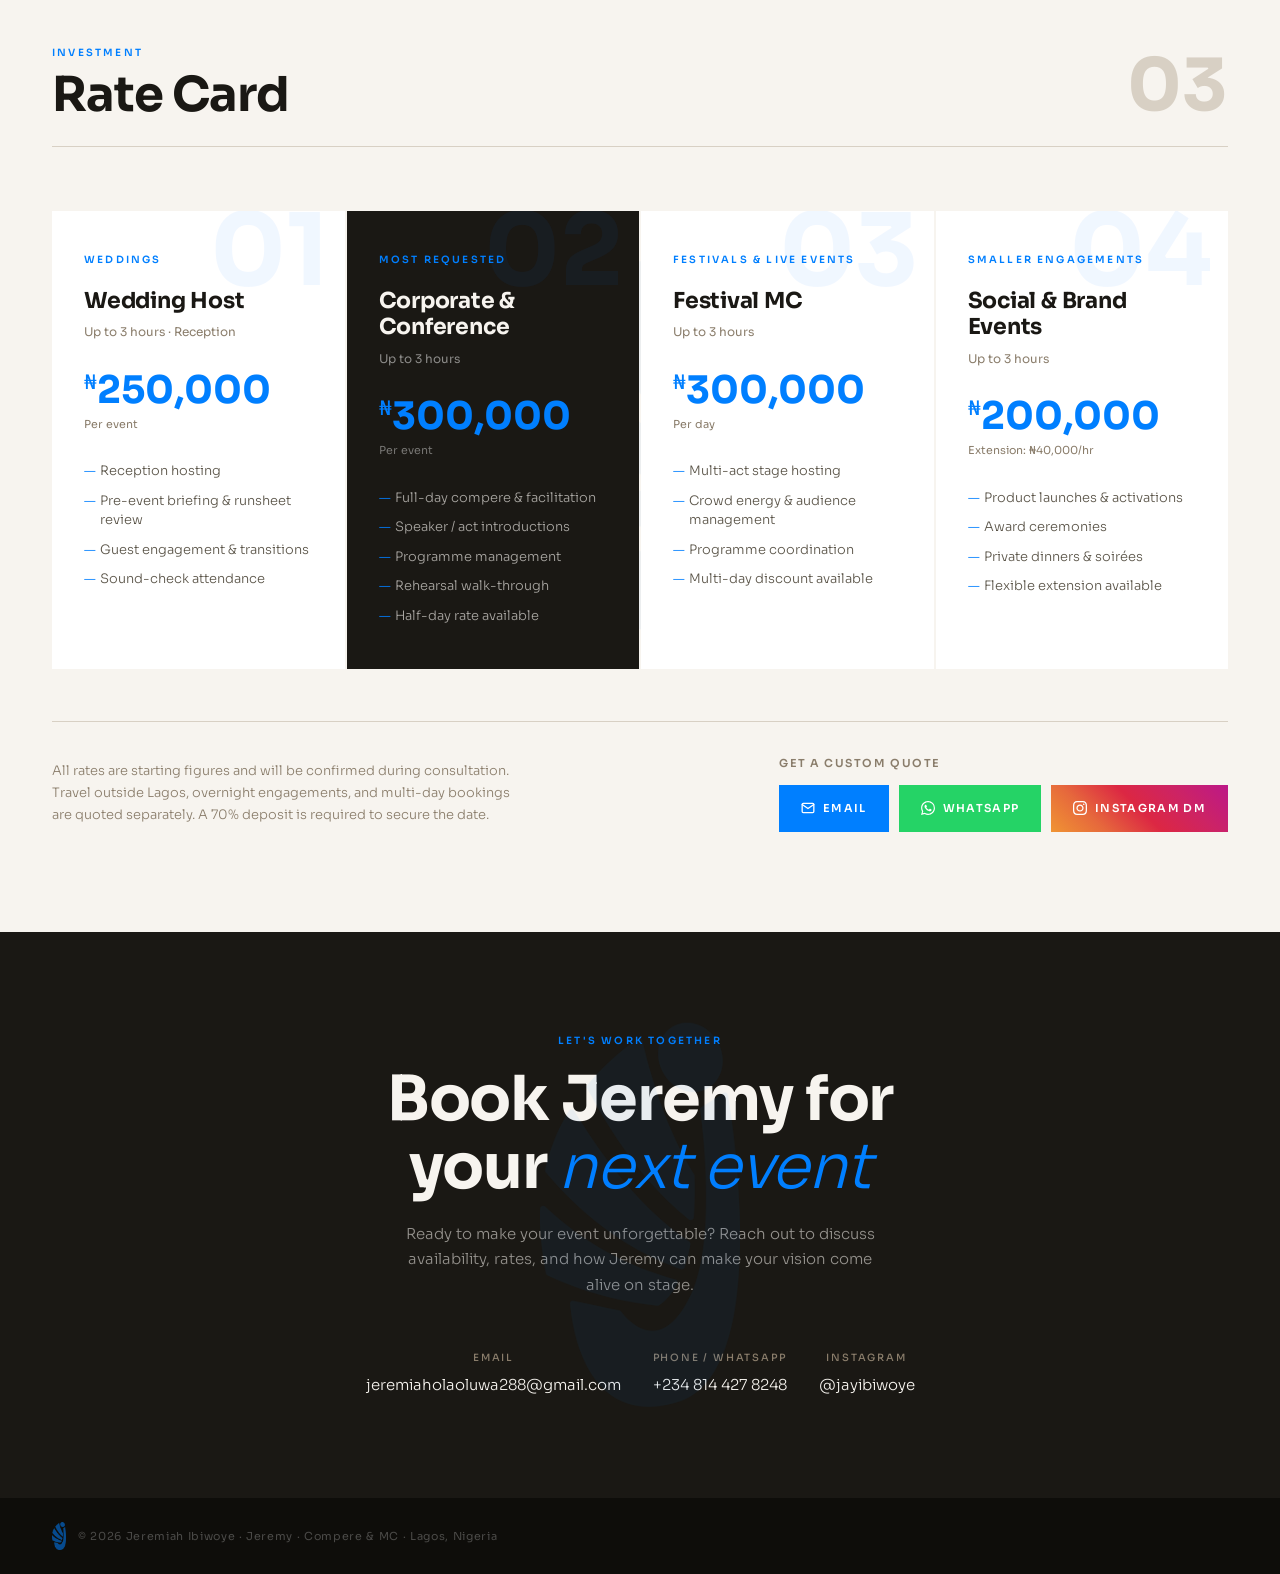
==== commit 1d28d670: "Adjust object-position for ics4.jpg in ICS 2.0 card to center top to frame faces" ====
--- a/index.html
+++ b/index.html
@@ -243,7 +243,7 @@
           <!-- ICS 2.0 gallery strip -->
           <div style="display:flex;gap:2px;margin-top:2px;">
             <img src="assets/ics1.jpg" alt="Jeremy at ICS 2.0 — Ibadan" style="width:50%;height:120px;object-fit:cover;object-position:center;display:block;">
-            <img src="assets/ics4.jpg" alt="Jeremy engaging audience at ICS 2.0" style="width:50%;height:120px;object-fit:cover;object-position:center;display:block;">
+            <img src="assets/ics4.jpg" alt="Jeremy engaging audience at ICS 2.0" style="width:50%;height:120px;object-fit:cover;object-position:center top;display:block;">
           </div>
           <div class="gig-body">
             <span class="gig-tag">Multidisciplinary Forum · Moderator</span>
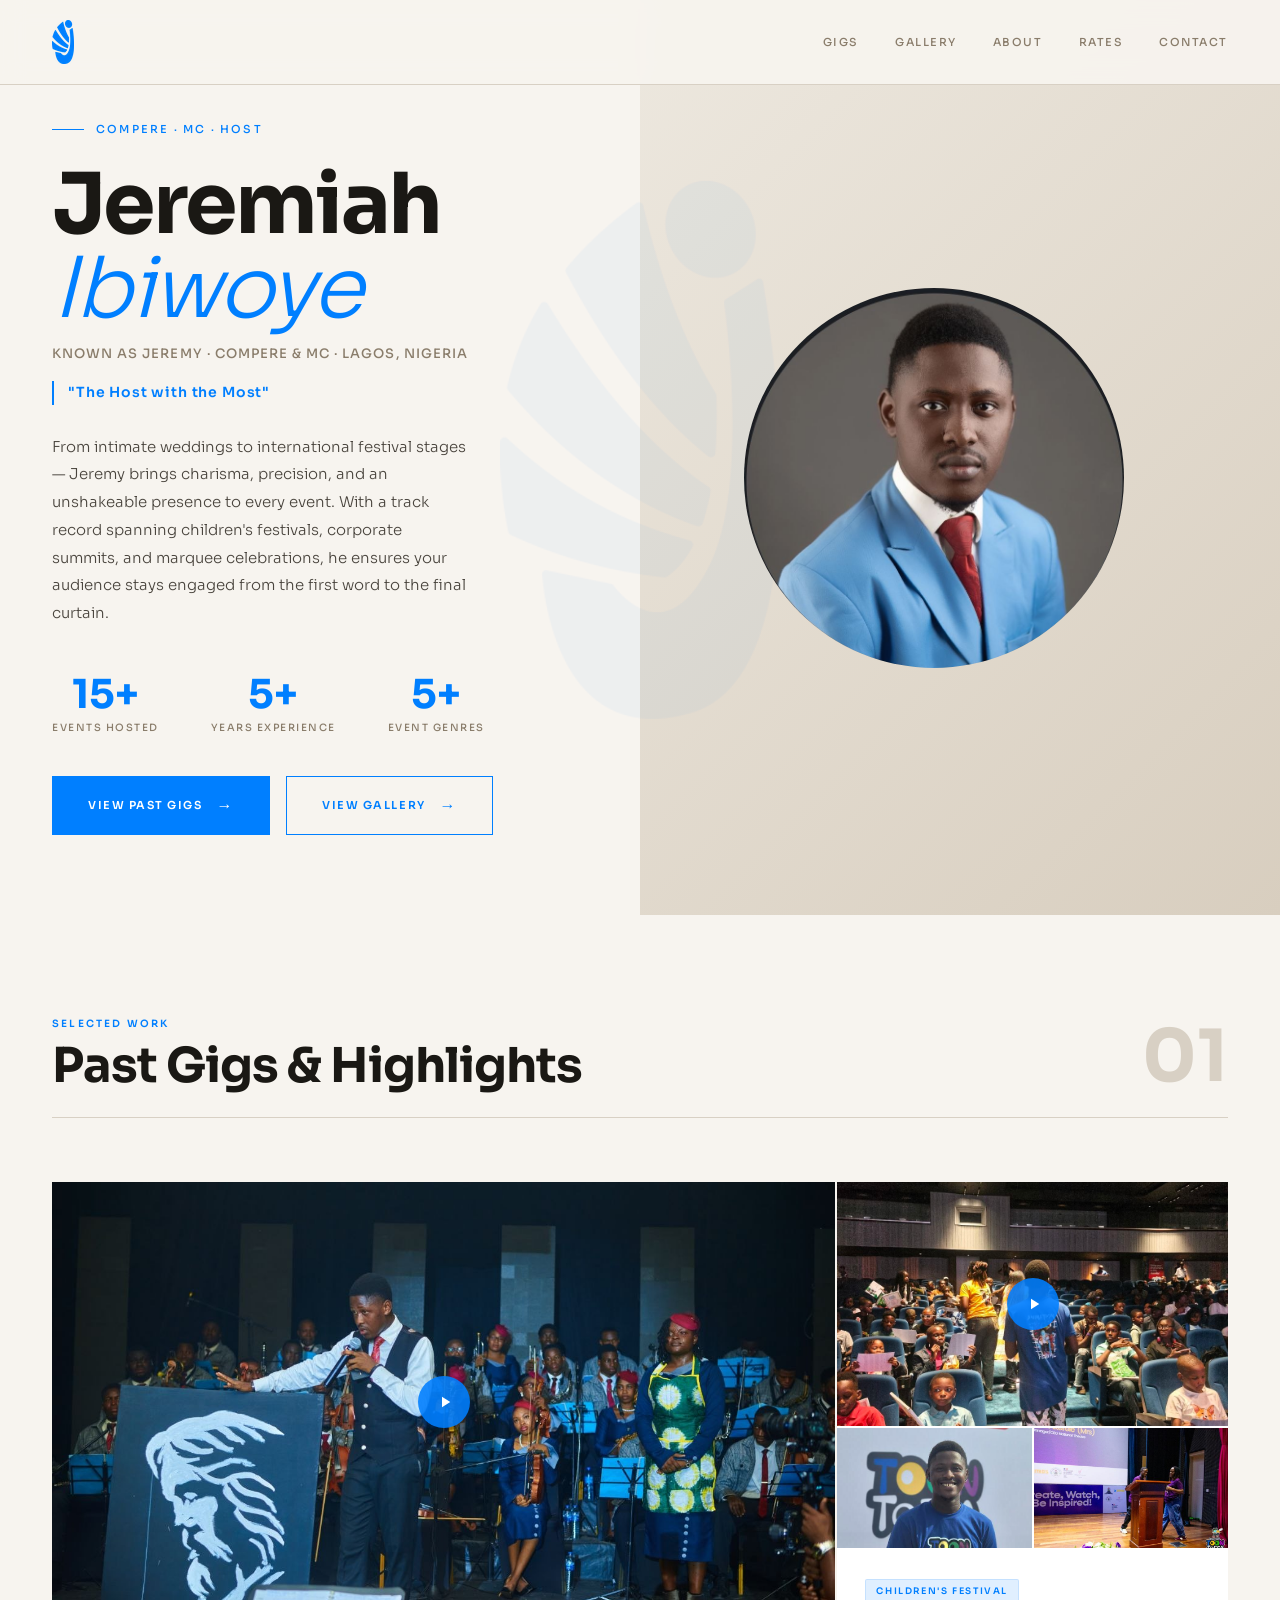
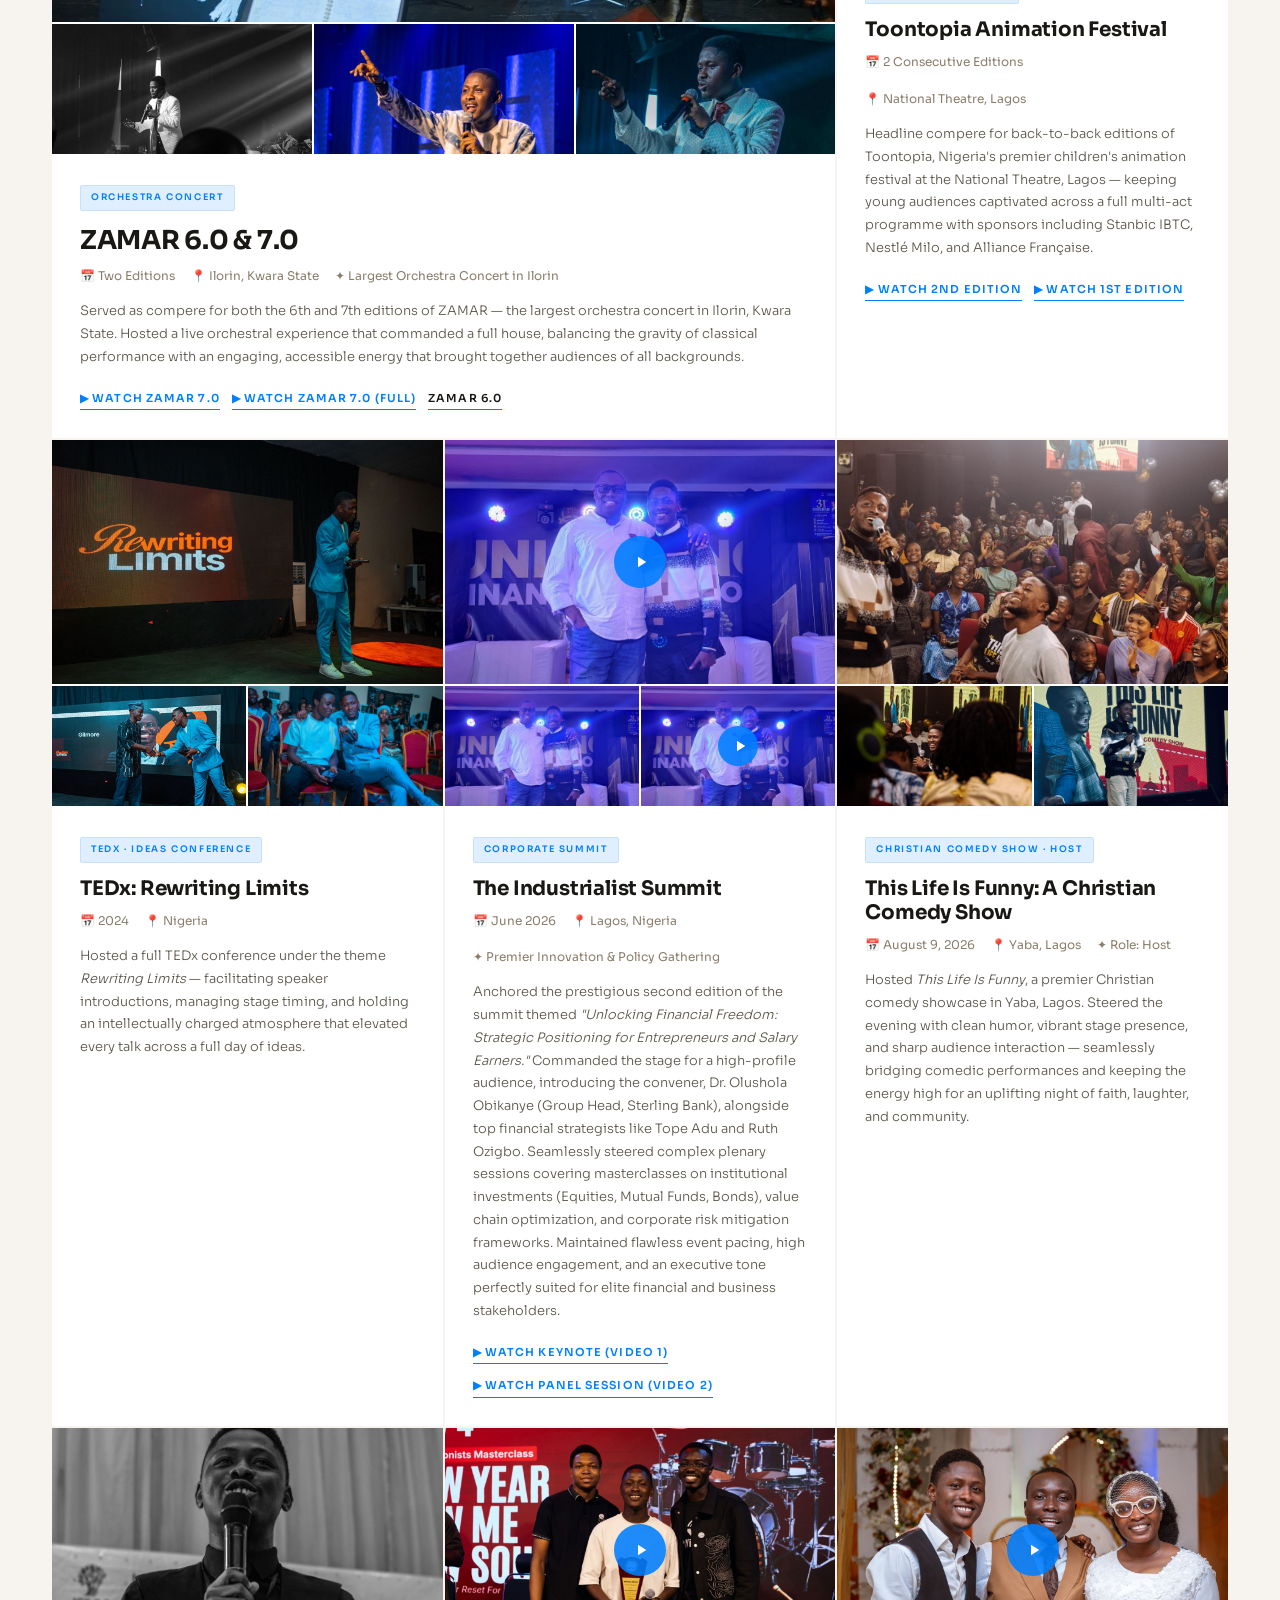
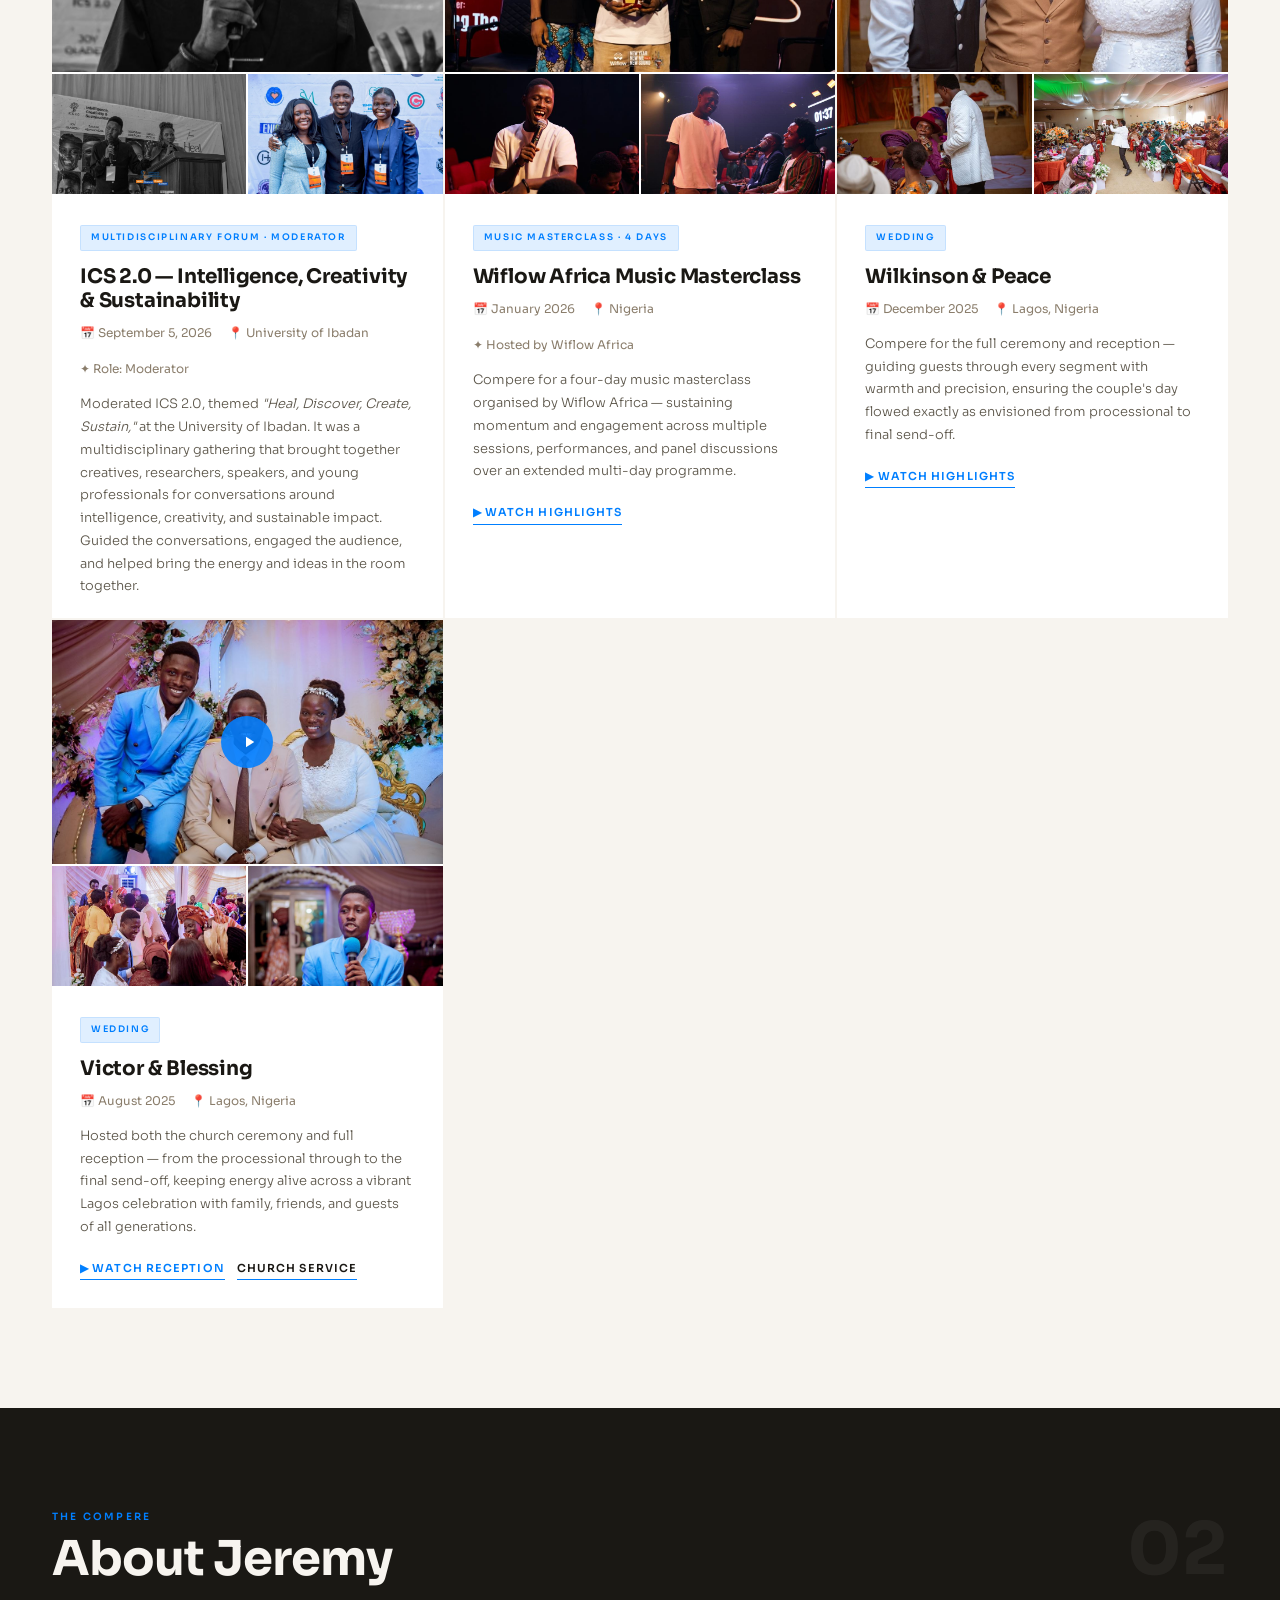
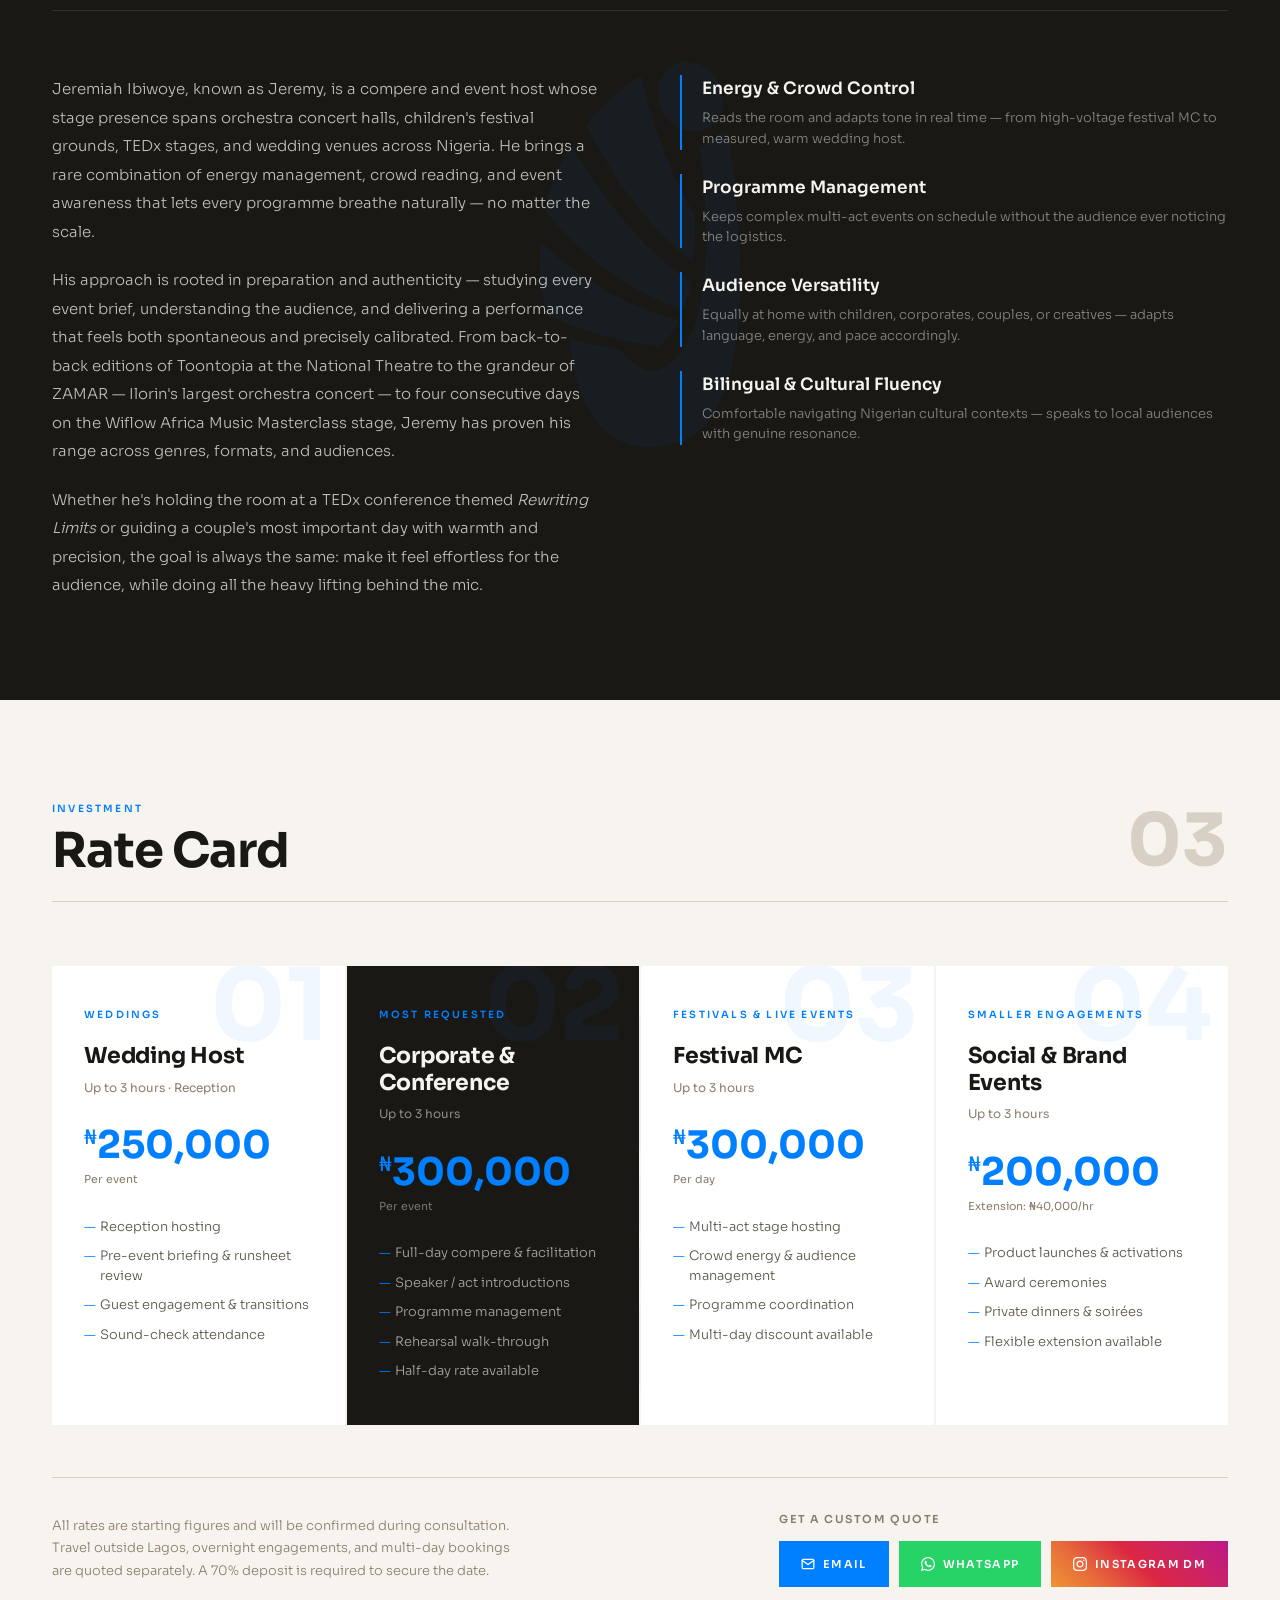
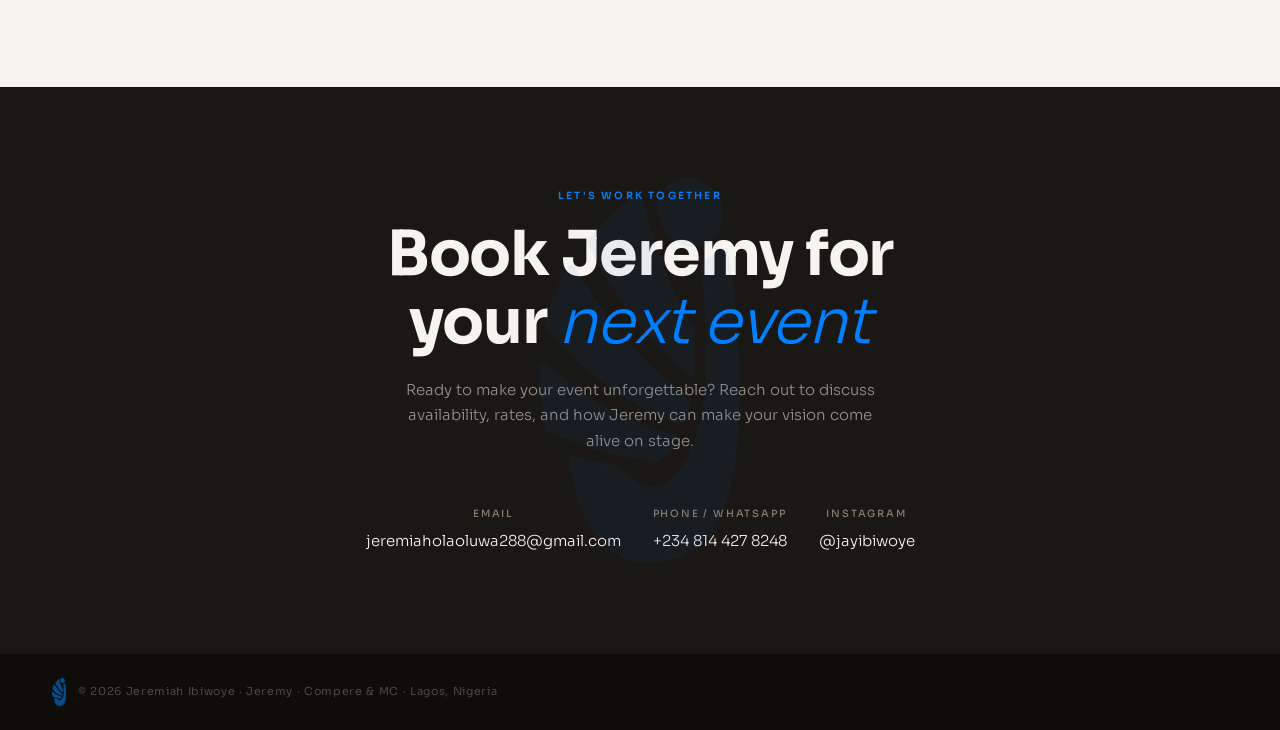
==== commit 37a4b983: "Add This Life Is Funny: A Christian Comedy Show event card to highlights grid" ====
--- a/index.html
+++ b/index.html
@@ -232,6 +232,30 @@
           <div class="gig-links">
             <a href="https://drive.google.com/file/d/1jdGag4-b7C1qdmcodSs4J5IYfLya44Wz/view?usp=drivesdk" target="_blank" class="gig-link video">Watch Keynote (Video 1)</a>
             <a href="https://drive.google.com/file/d/1enfMvcNo74zRxFI42wx1PbI4iWC6W-9Q/view?usp=drivesdk" target="_blank" class="gig-link video">Watch Panel Session (Video 2)</a>
+          </div>
+        </div>
+
+        <!-- GIG (THIS LIFE IS FUNNY) -->
+        <div class="gig-card fade-up" style="transition-delay:0.185s">
+          <div class="gig-media" id="media-tlif" style="background: linear-gradient(135deg, #3D1E16 0%, #5E2E1E 100%);">
+            <img src="assets/tlif1.jpg" alt="Jeremy hosting This Life Is Funny comedy show in Yaba">
+          </div>
+          <!-- TLIF gallery strip -->
+          <div style="display:flex;gap:2px;margin-top:2px;">
+            <img src="assets/tlif2.jpg" alt="Jeremy hosting on stage at This Life Is Funny" style="width:50%;height:120px;object-fit:cover;object-position:center;display:block;">
+            <img src="assets/tlif3.jpg" alt="Jeremy engaging the audience at This Life Is Funny" style="width:50%;height:120px;object-fit:cover;object-position:center;display:block;">
+          </div>
+          <div class="gig-body">
+            <span class="gig-tag">Christian Comedy Show · Host</span>
+            <h3 class="gig-title">This Life Is Funny: A Christian Comedy Show</h3>
+            <div class="gig-meta">
+              <span>📅 August 9, 2026</span>
+              <span>📍 Yaba, Lagos</span>
+              <span>✦ Role: Host</span>
+            </div>
+            <p class="gig-desc">
+              Hosted <em>This Life Is Funny</em>, a premier Christian comedy showcase in Yaba, Lagos. Steered the evening with clean humor, vibrant stage presence, and sharp audience interaction — seamlessly bridging comedic performances and keeping the energy high for an uplifting night of faith, laughter, and community.
+            </p>
           </div>
         </div>
 
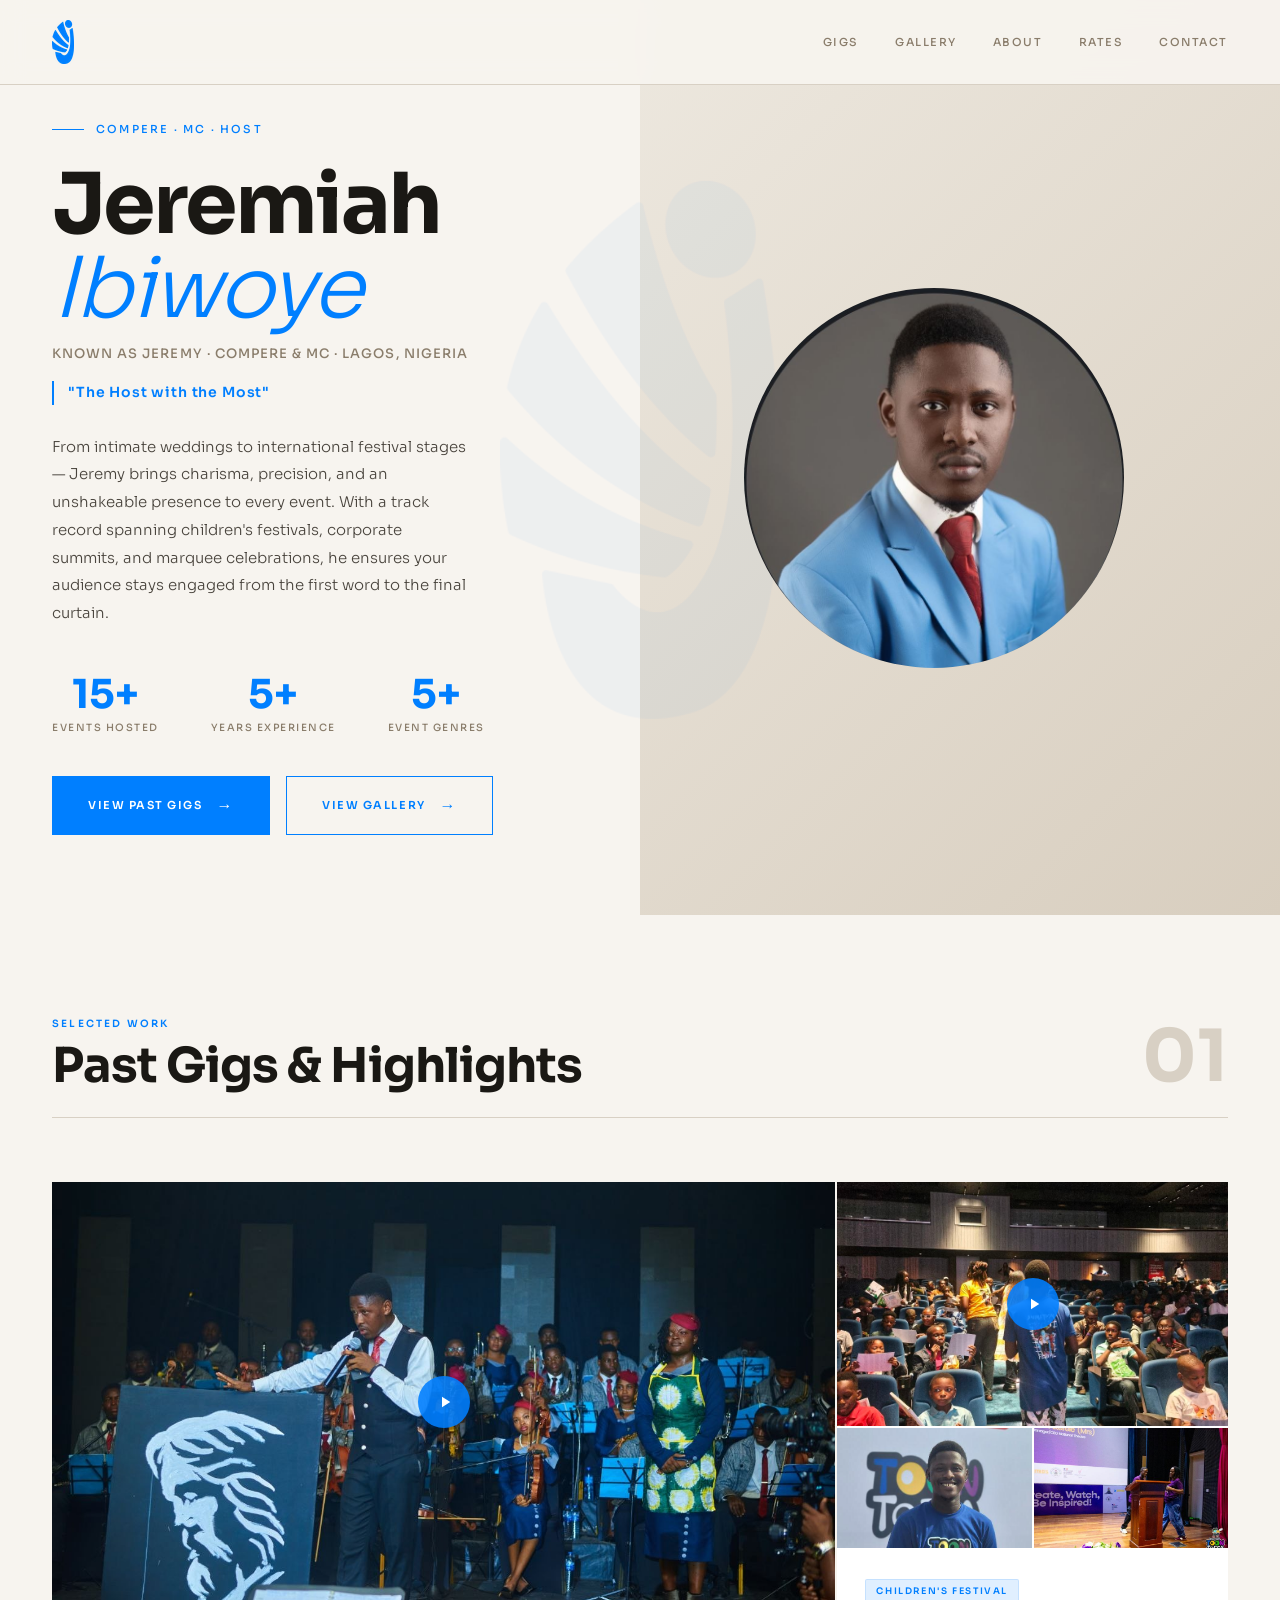
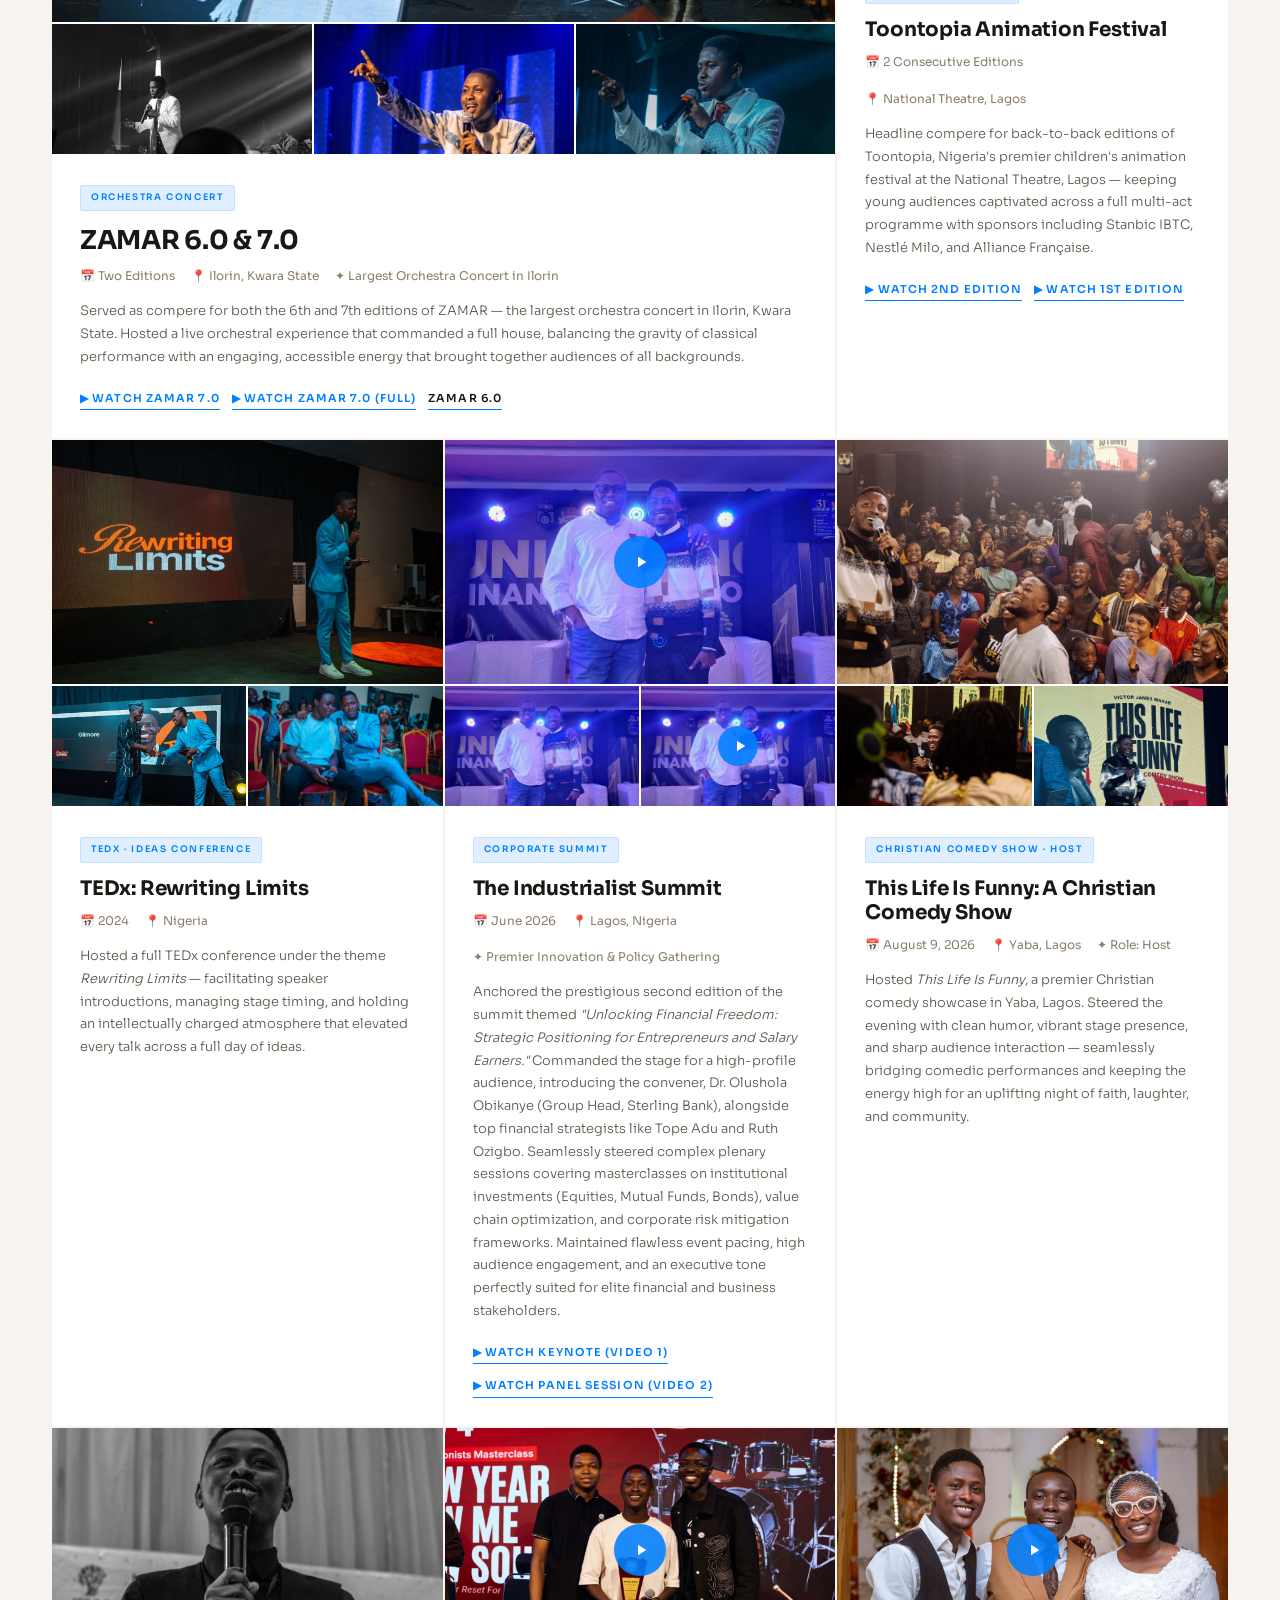
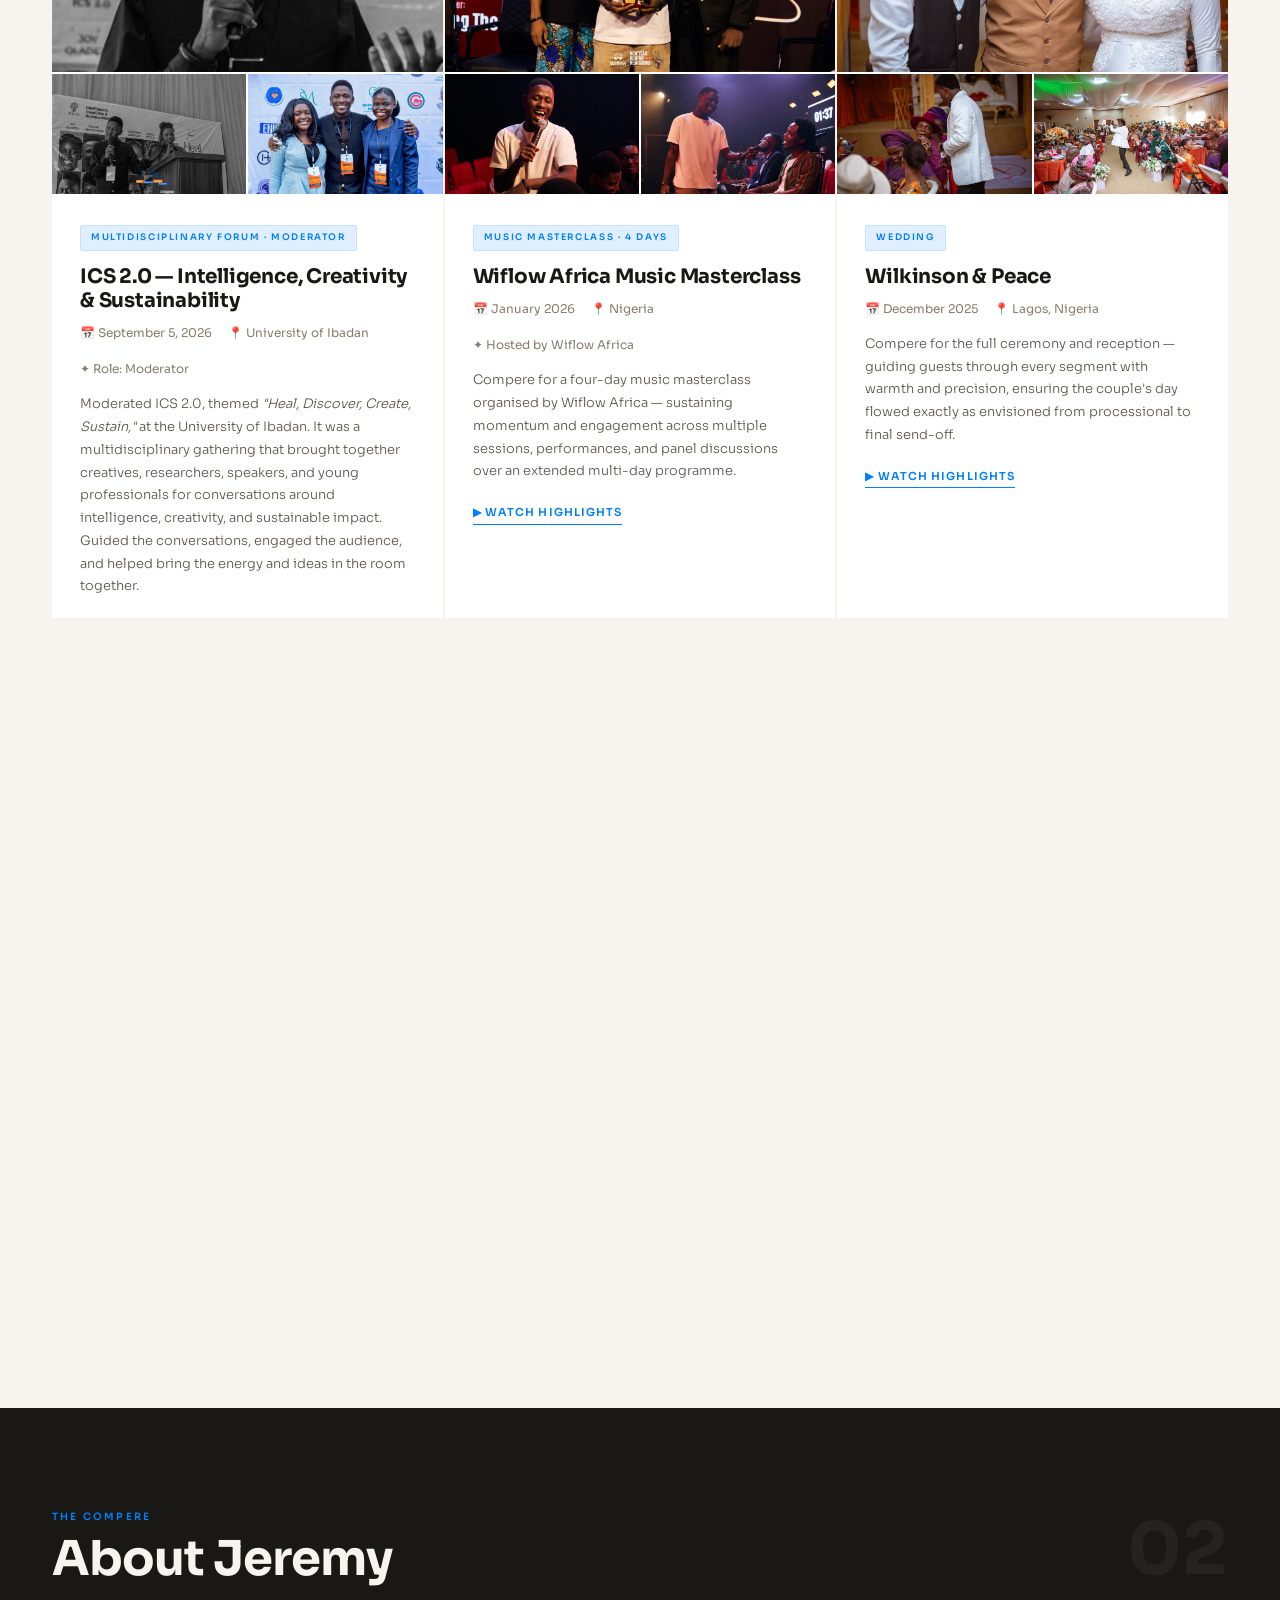
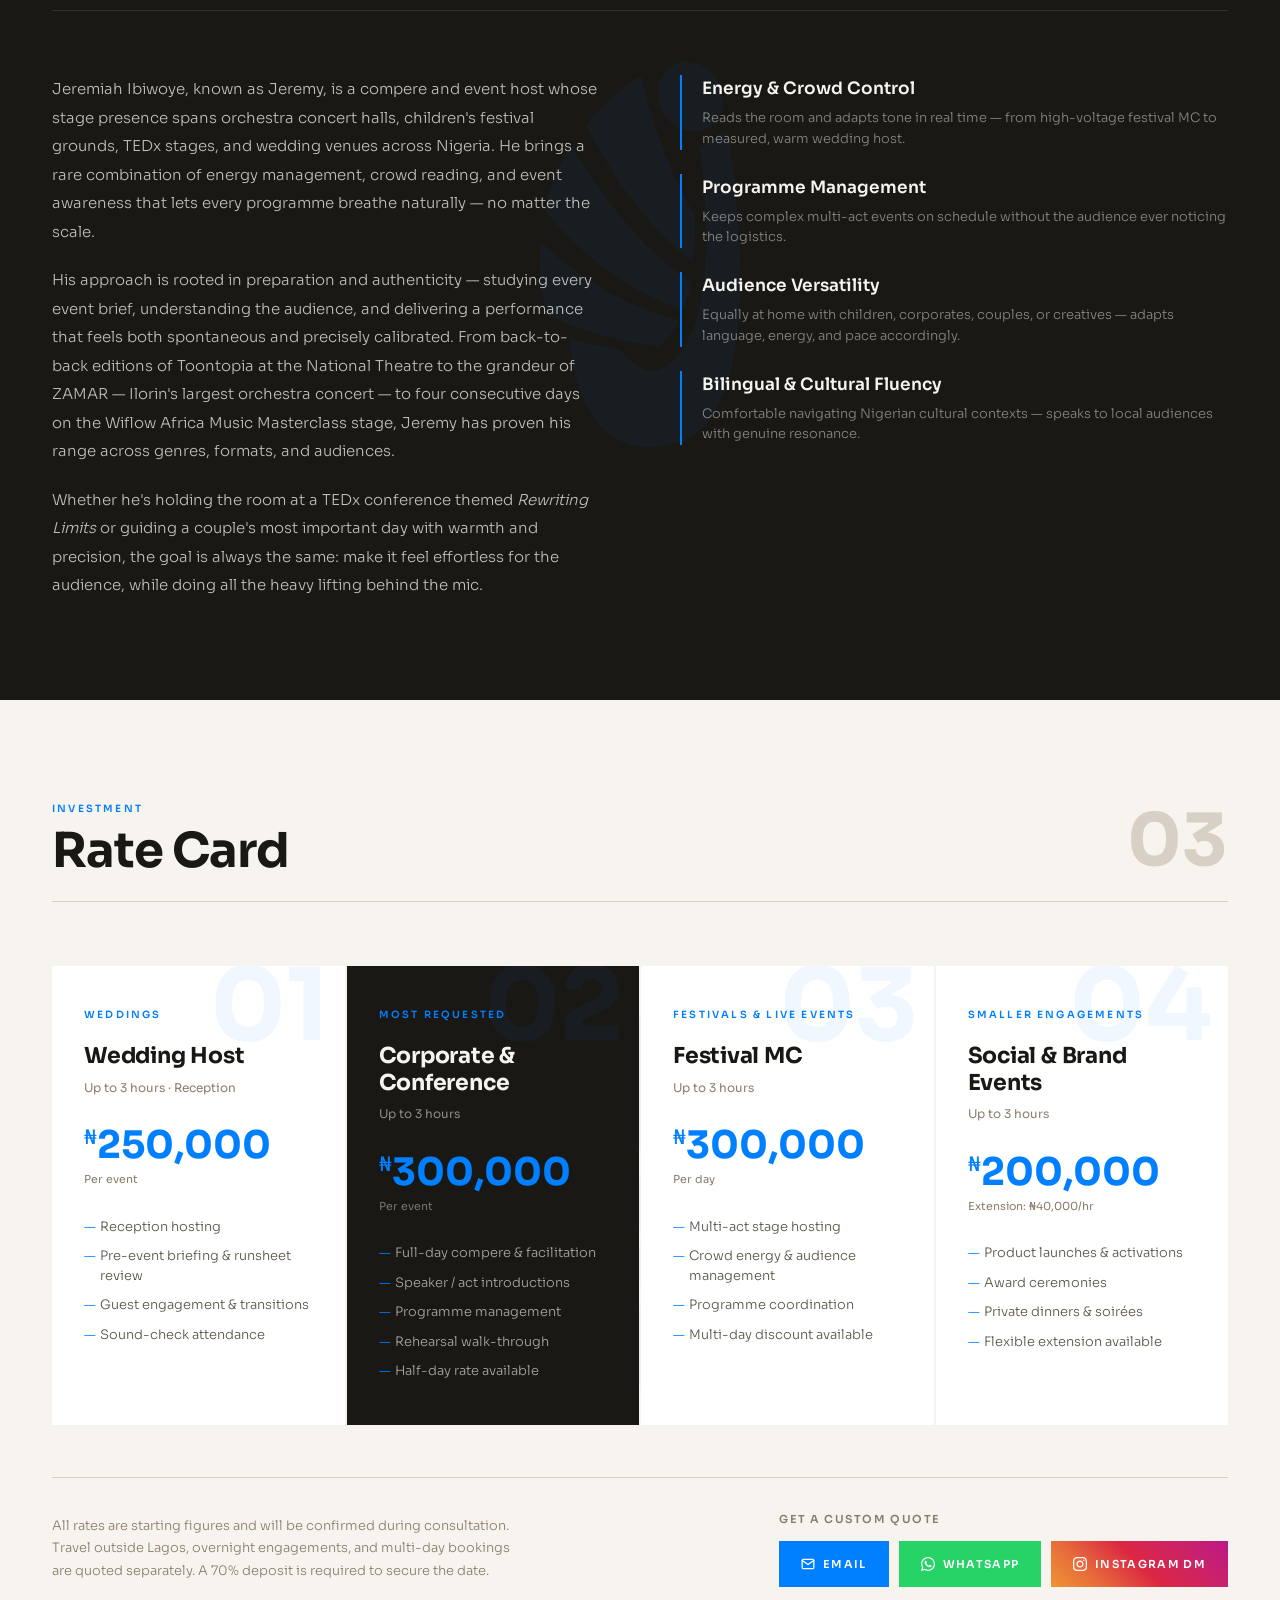
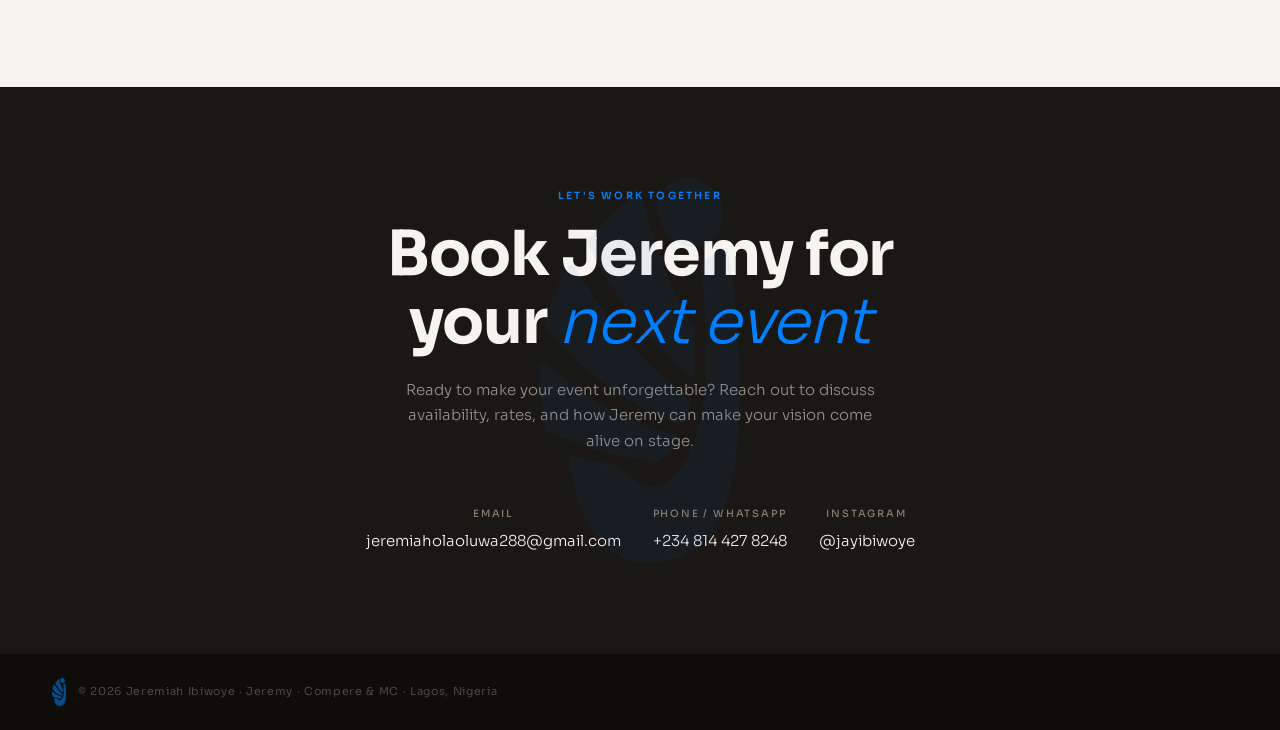
==== commit a02ac0af: "Adjust object-position for tlif3.jpg in TLIF card to center 25%" ====
--- a/index.html
+++ b/index.html
@@ -243,7 +243,7 @@
           <!-- TLIF gallery strip -->
           <div style="display:flex;gap:2px;margin-top:2px;">
             <img src="assets/tlif2.jpg" alt="Jeremy hosting on stage at This Life Is Funny" style="width:50%;height:120px;object-fit:cover;object-position:center;display:block;">
-            <img src="assets/tlif3.jpg" alt="Jeremy engaging the audience at This Life Is Funny" style="width:50%;height:120px;object-fit:cover;object-position:center;display:block;">
+            <img src="assets/tlif3.jpg" alt="Jeremy engaging the audience at This Life Is Funny" style="width:50%;height:120px;object-fit:cover;object-position:center 25%;display:block;">
           </div>
           <div class="gig-body">
             <span class="gig-tag">Christian Comedy Show · Host</span>
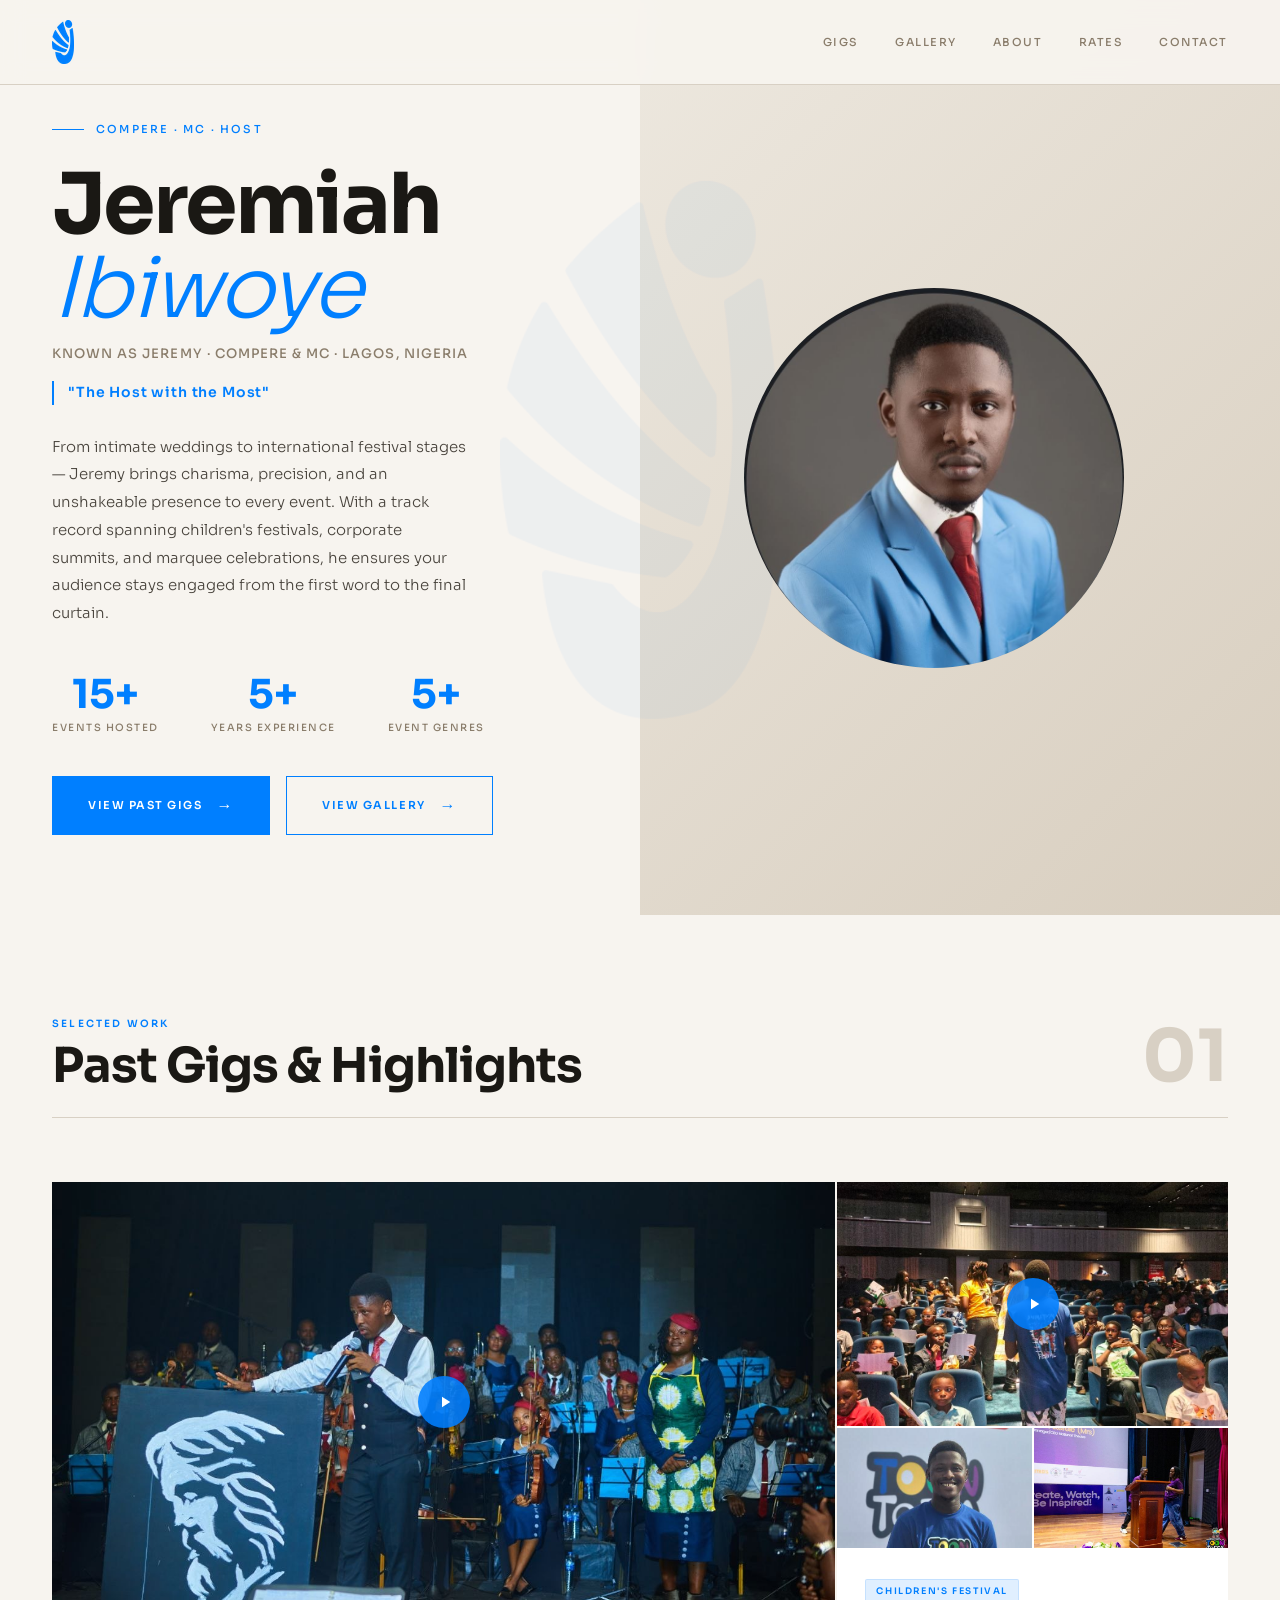
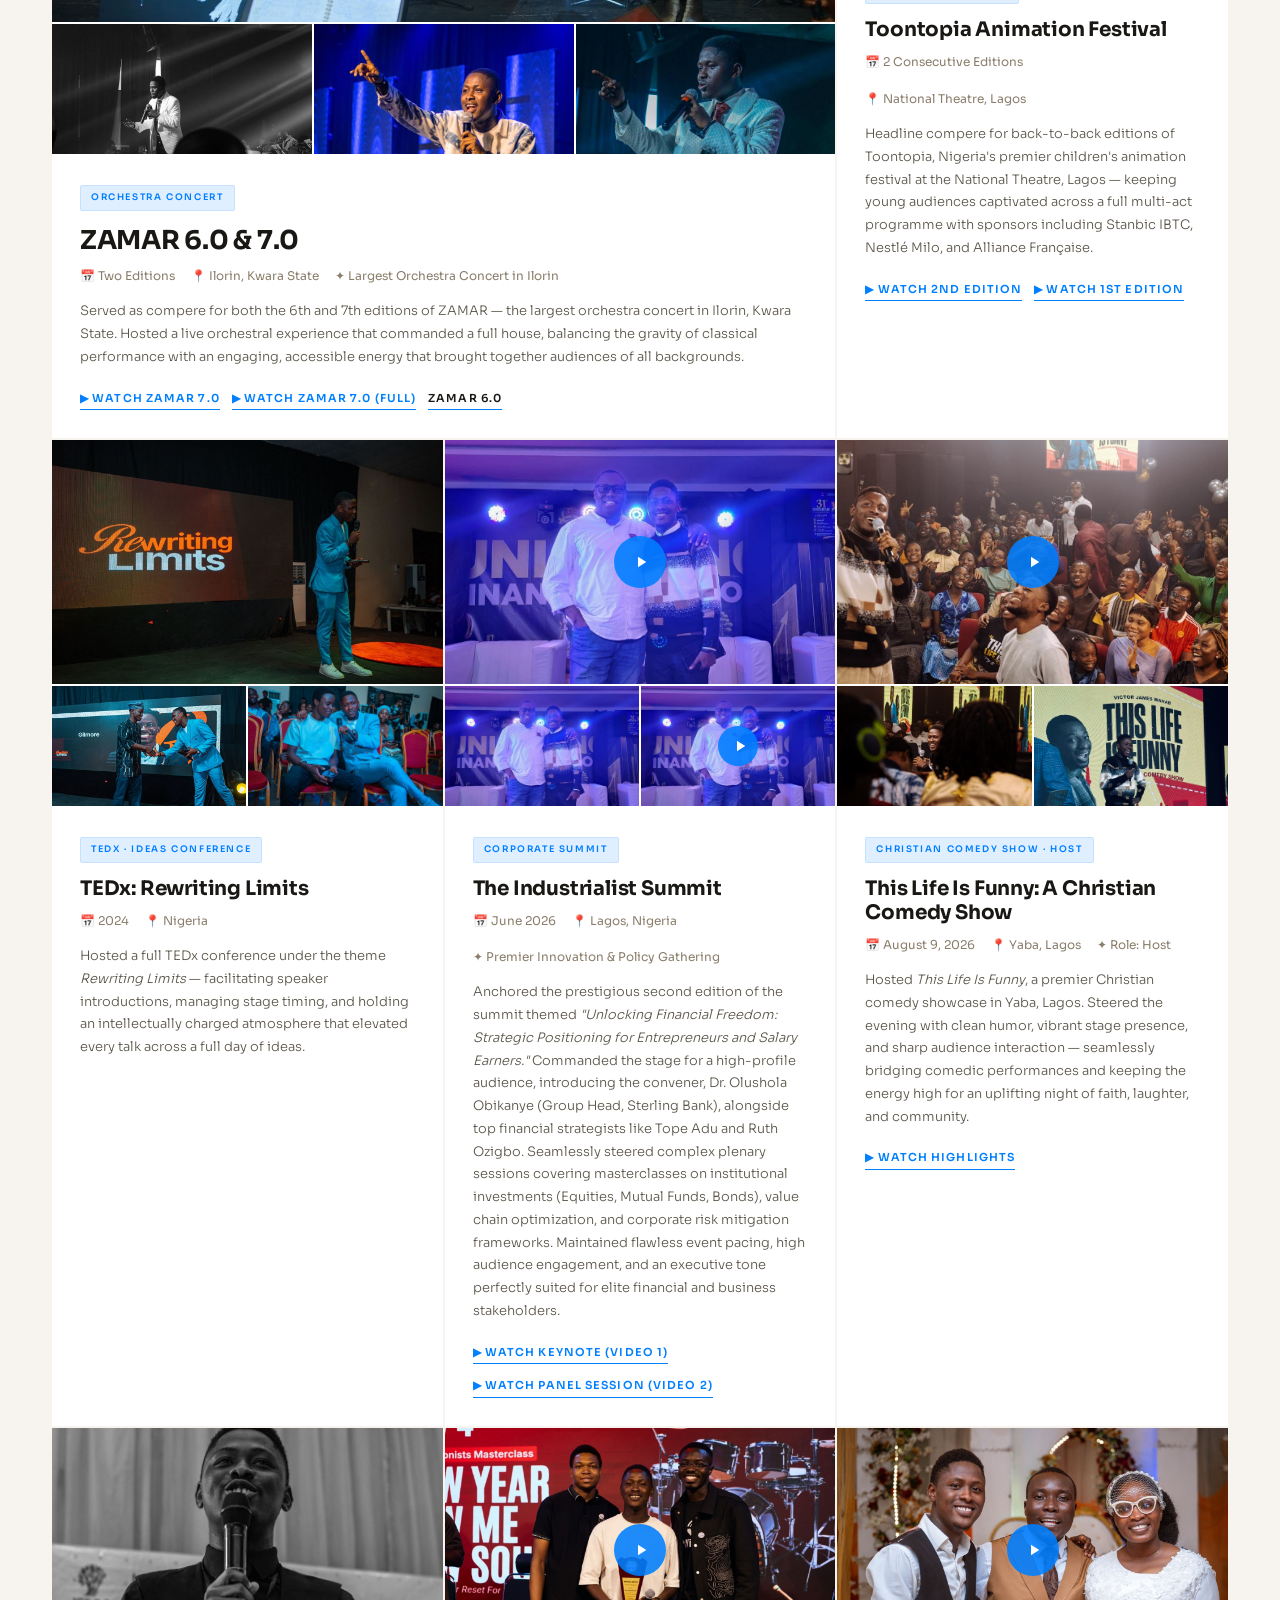
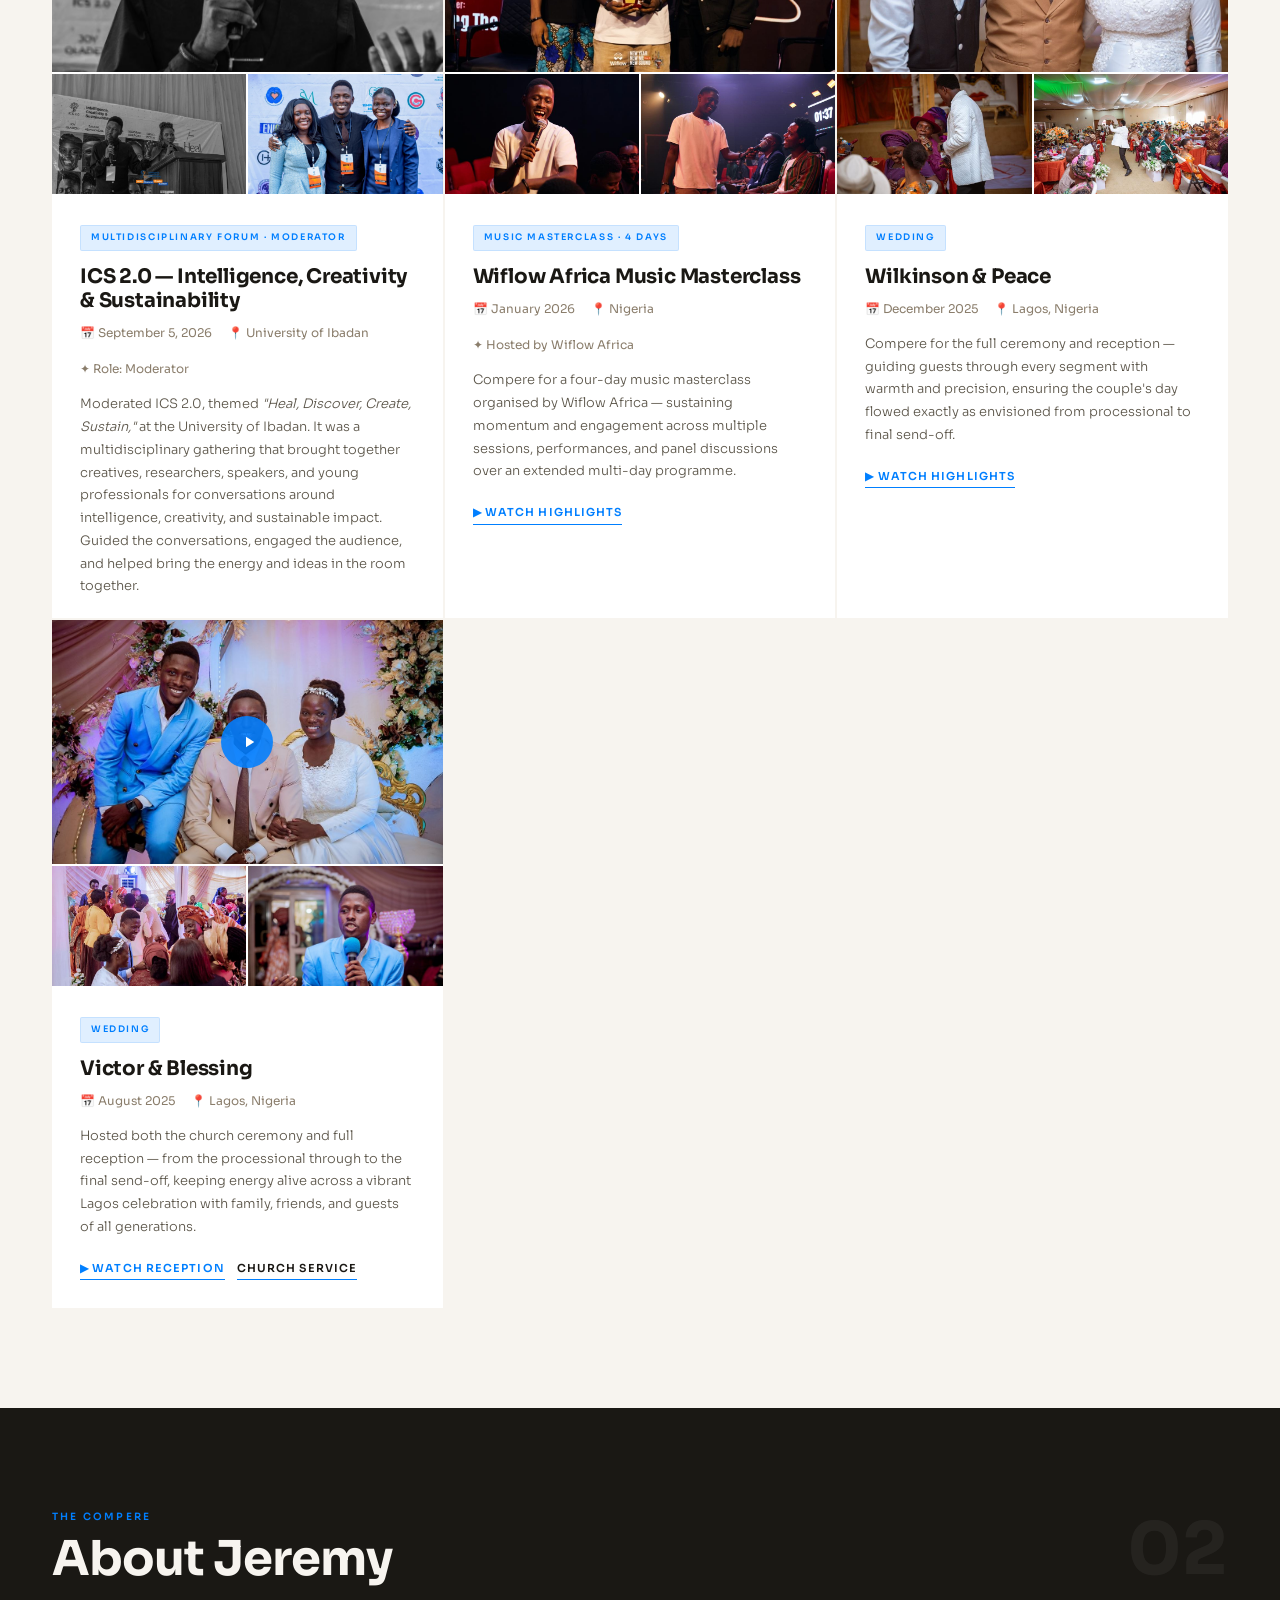
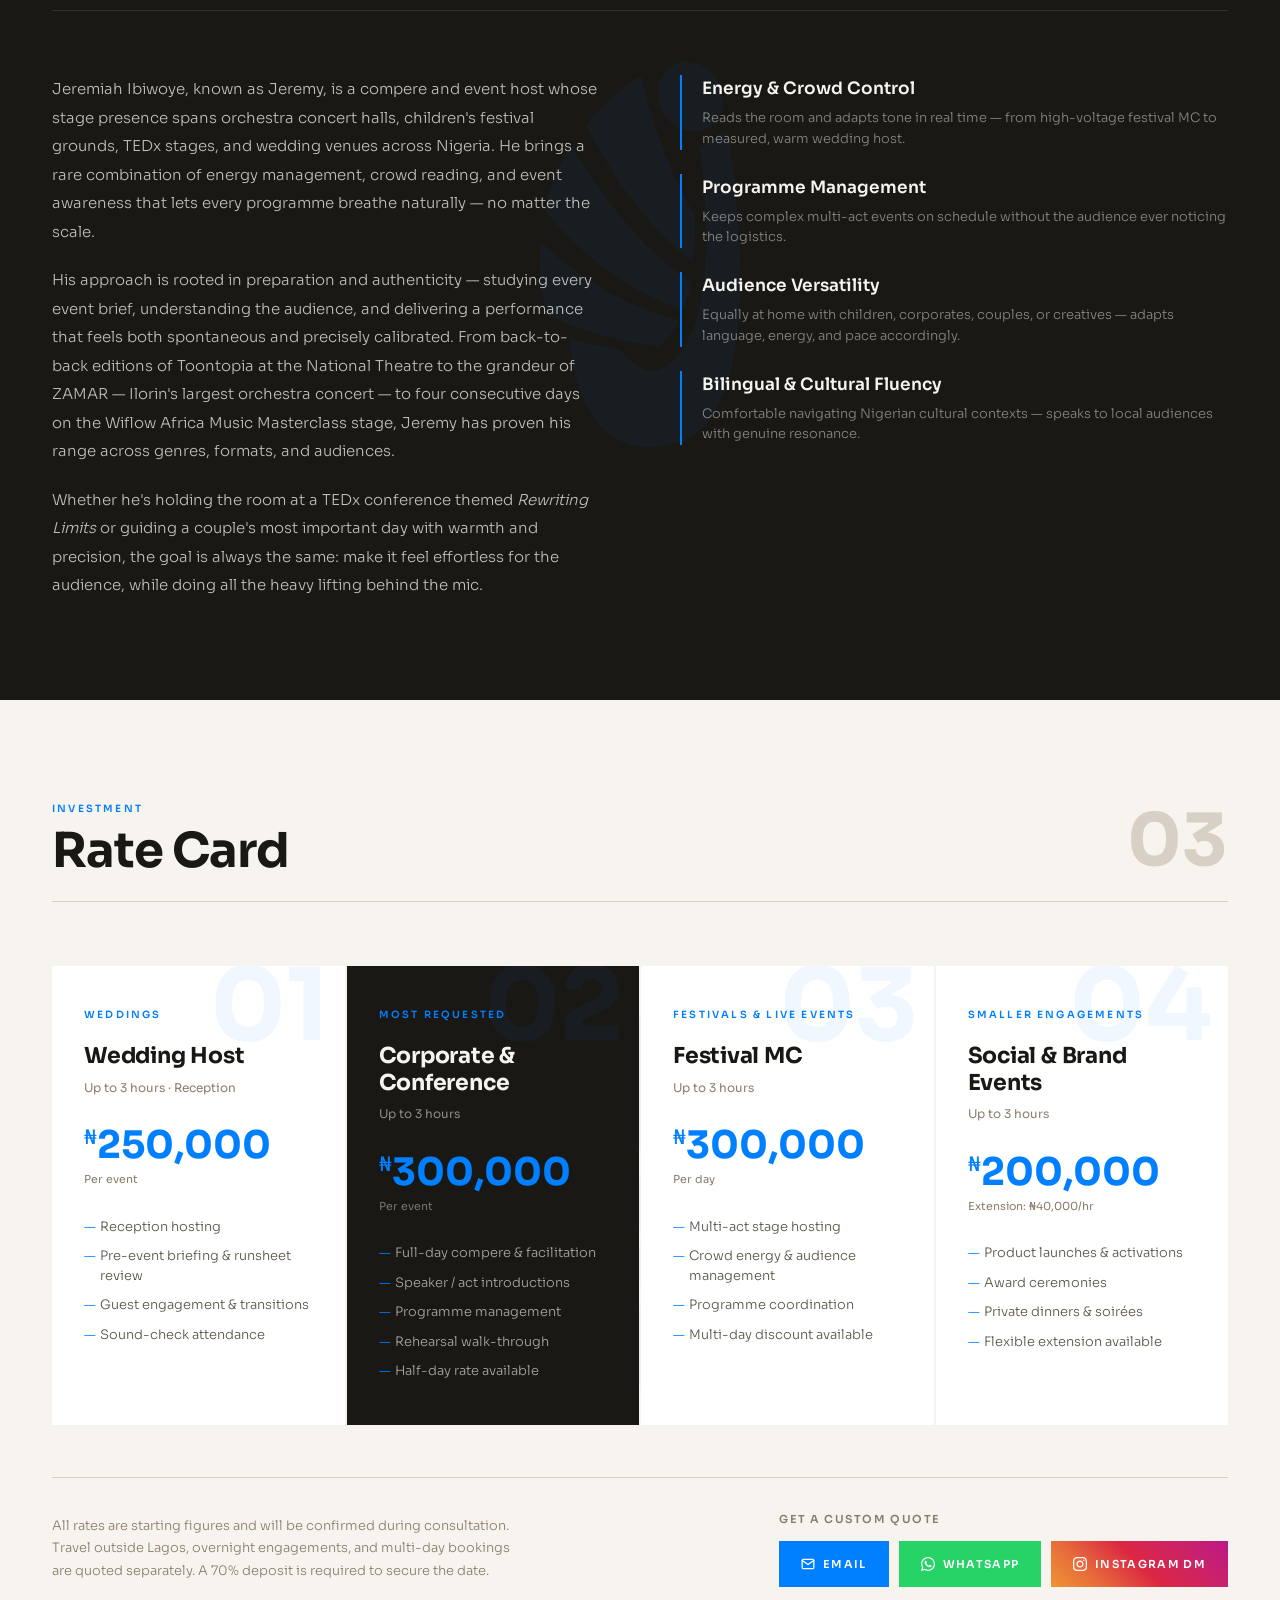
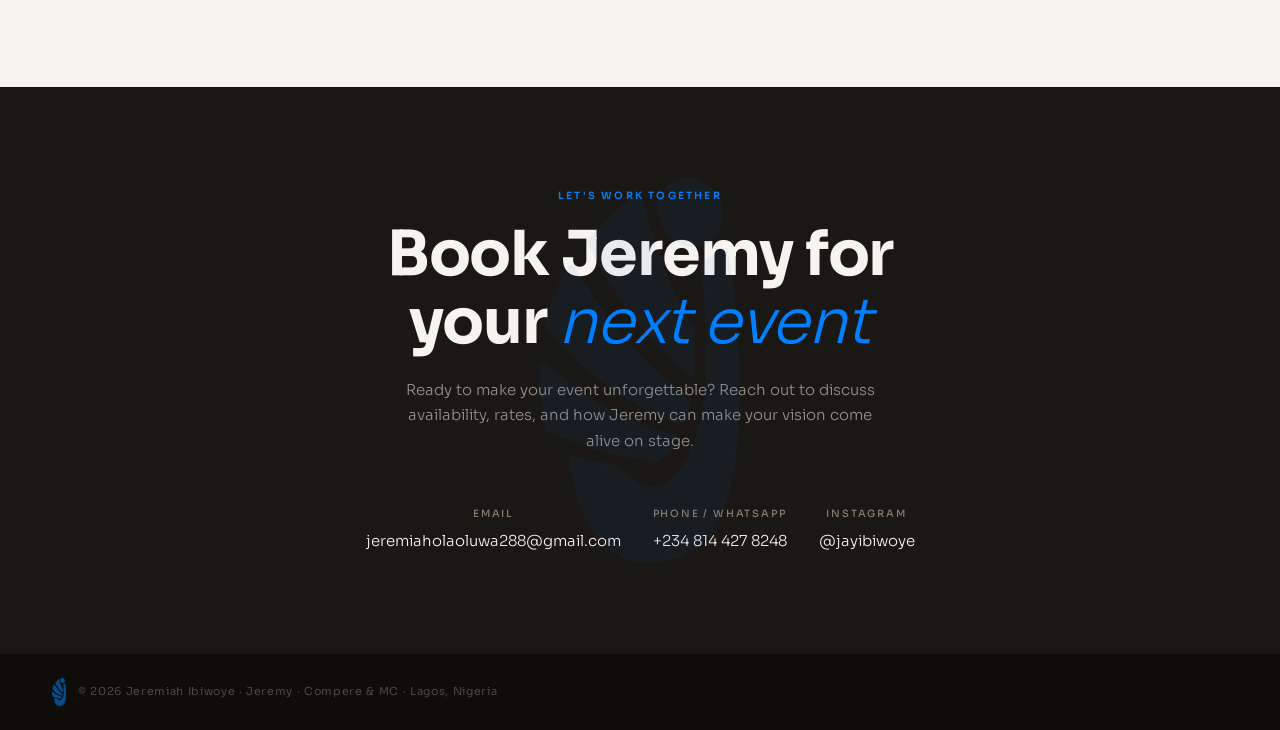
==== commit 84930106: "Add video play button and highlight link for This Life Is Funny card" ====
--- a/index.html
+++ b/index.html
@@ -237,8 +237,11 @@
 
         <!-- GIG (THIS LIFE IS FUNNY) -->
         <div class="gig-card fade-up" style="transition-delay:0.185s">
-          <div class="gig-media" id="media-tlif" style="background: linear-gradient(135deg, #3D1E16 0%, #5E2E1E 100%);">
+          <div class="gig-media" id="media-tlif" style="background: linear-gradient(135deg, #3D1E16 0%, #5E2E1E 100%); position:relative;">
             <img src="assets/tlif1.jpg" alt="Jeremy hosting This Life Is Funny comedy show in Yaba">
+            <button class="gig-video-btn" data-video="https://drive.google.com/file/d/1ZKri-6PsCcG9mpim9y46RGUXgIZBClQ3/preview" title="Watch Event Highlight">
+              <svg viewBox="0 0 24 24"><path d="M8 5v14l11-7z"/></svg>
+            </button>
           </div>
           <!-- TLIF gallery strip -->
           <div style="display:flex;gap:2px;margin-top:2px;">
@@ -256,6 +259,9 @@
             <p class="gig-desc">
               Hosted <em>This Life Is Funny</em>, a premier Christian comedy showcase in Yaba, Lagos. Steered the evening with clean humor, vibrant stage presence, and sharp audience interaction — seamlessly bridging comedic performances and keeping the energy high for an uplifting night of faith, laughter, and community.
             </p>
+          </div>
+          <div class="gig-links">
+            <a href="https://drive.google.com/file/d/1ZKri-6PsCcG9mpim9y46RGUXgIZBClQ3/view?usp=drivesdk" target="_blank" class="gig-link video">Watch Highlights</a>
           </div>
         </div>
 
